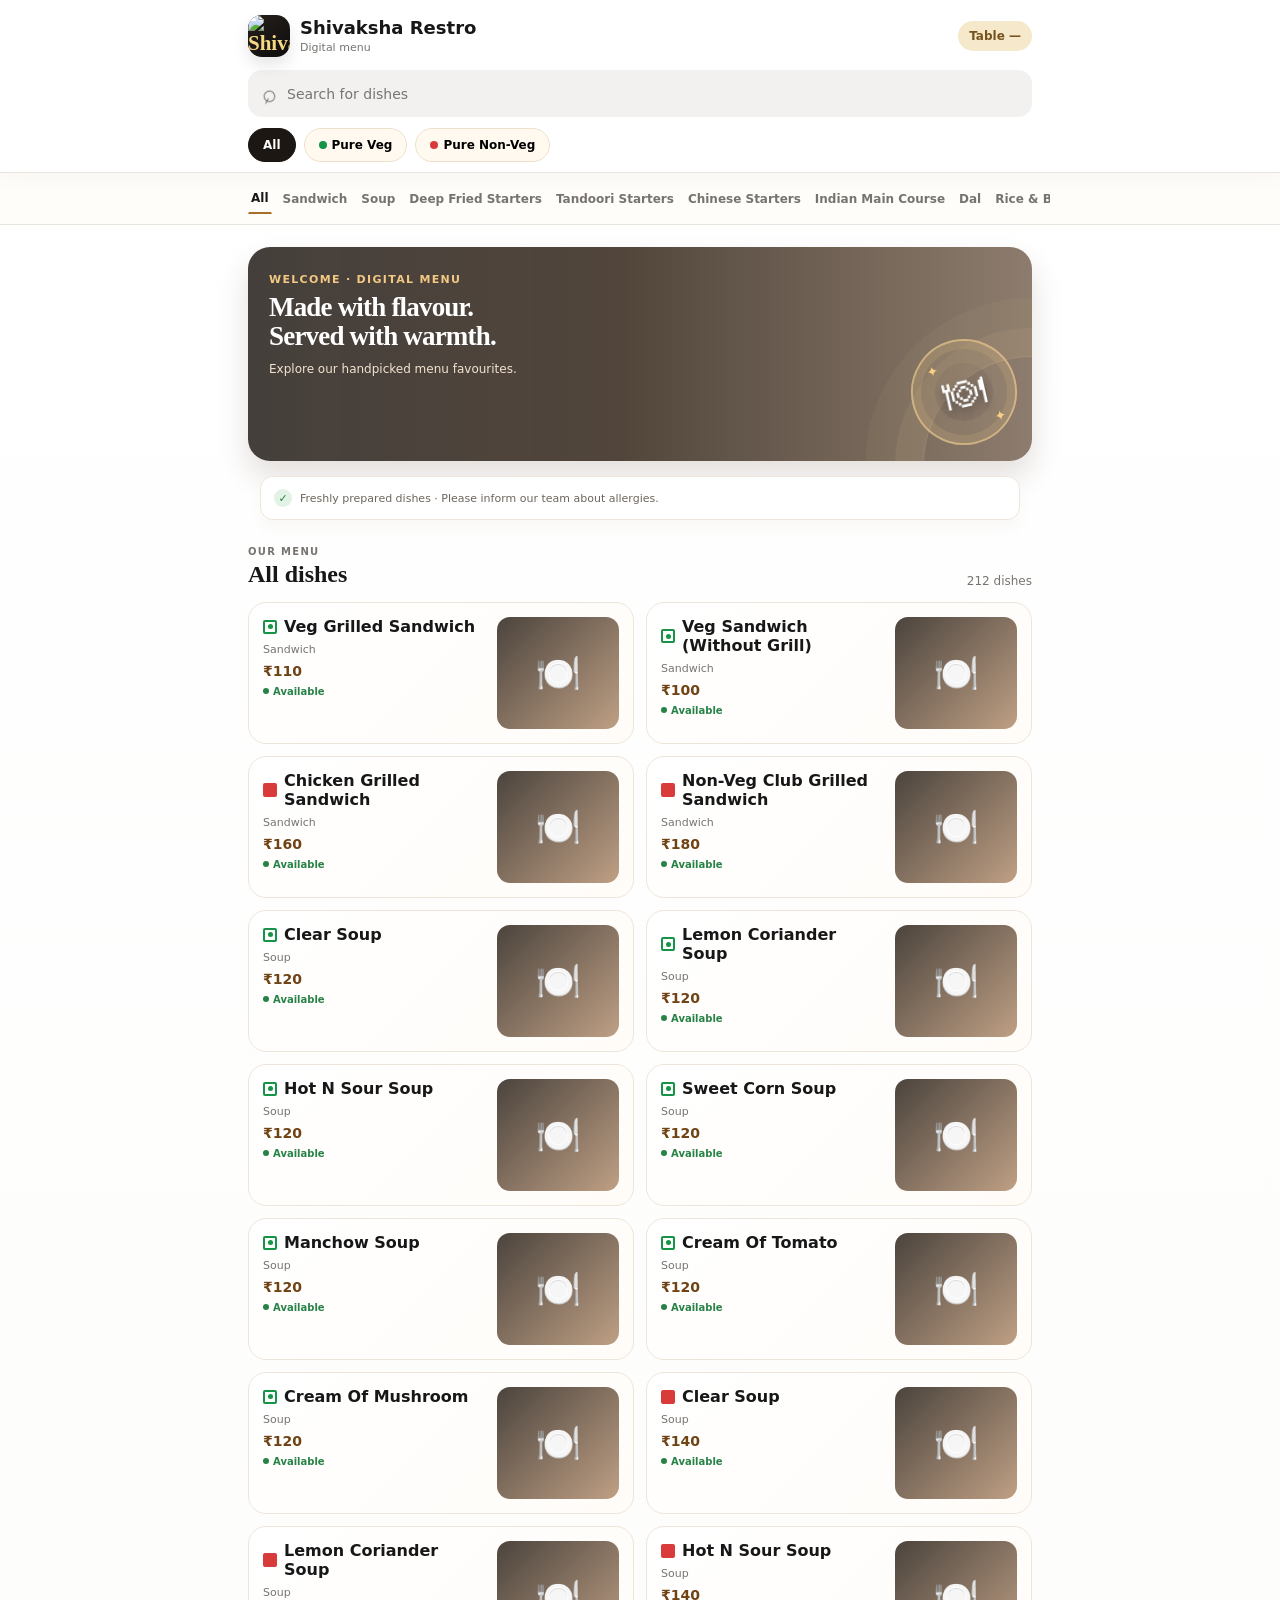
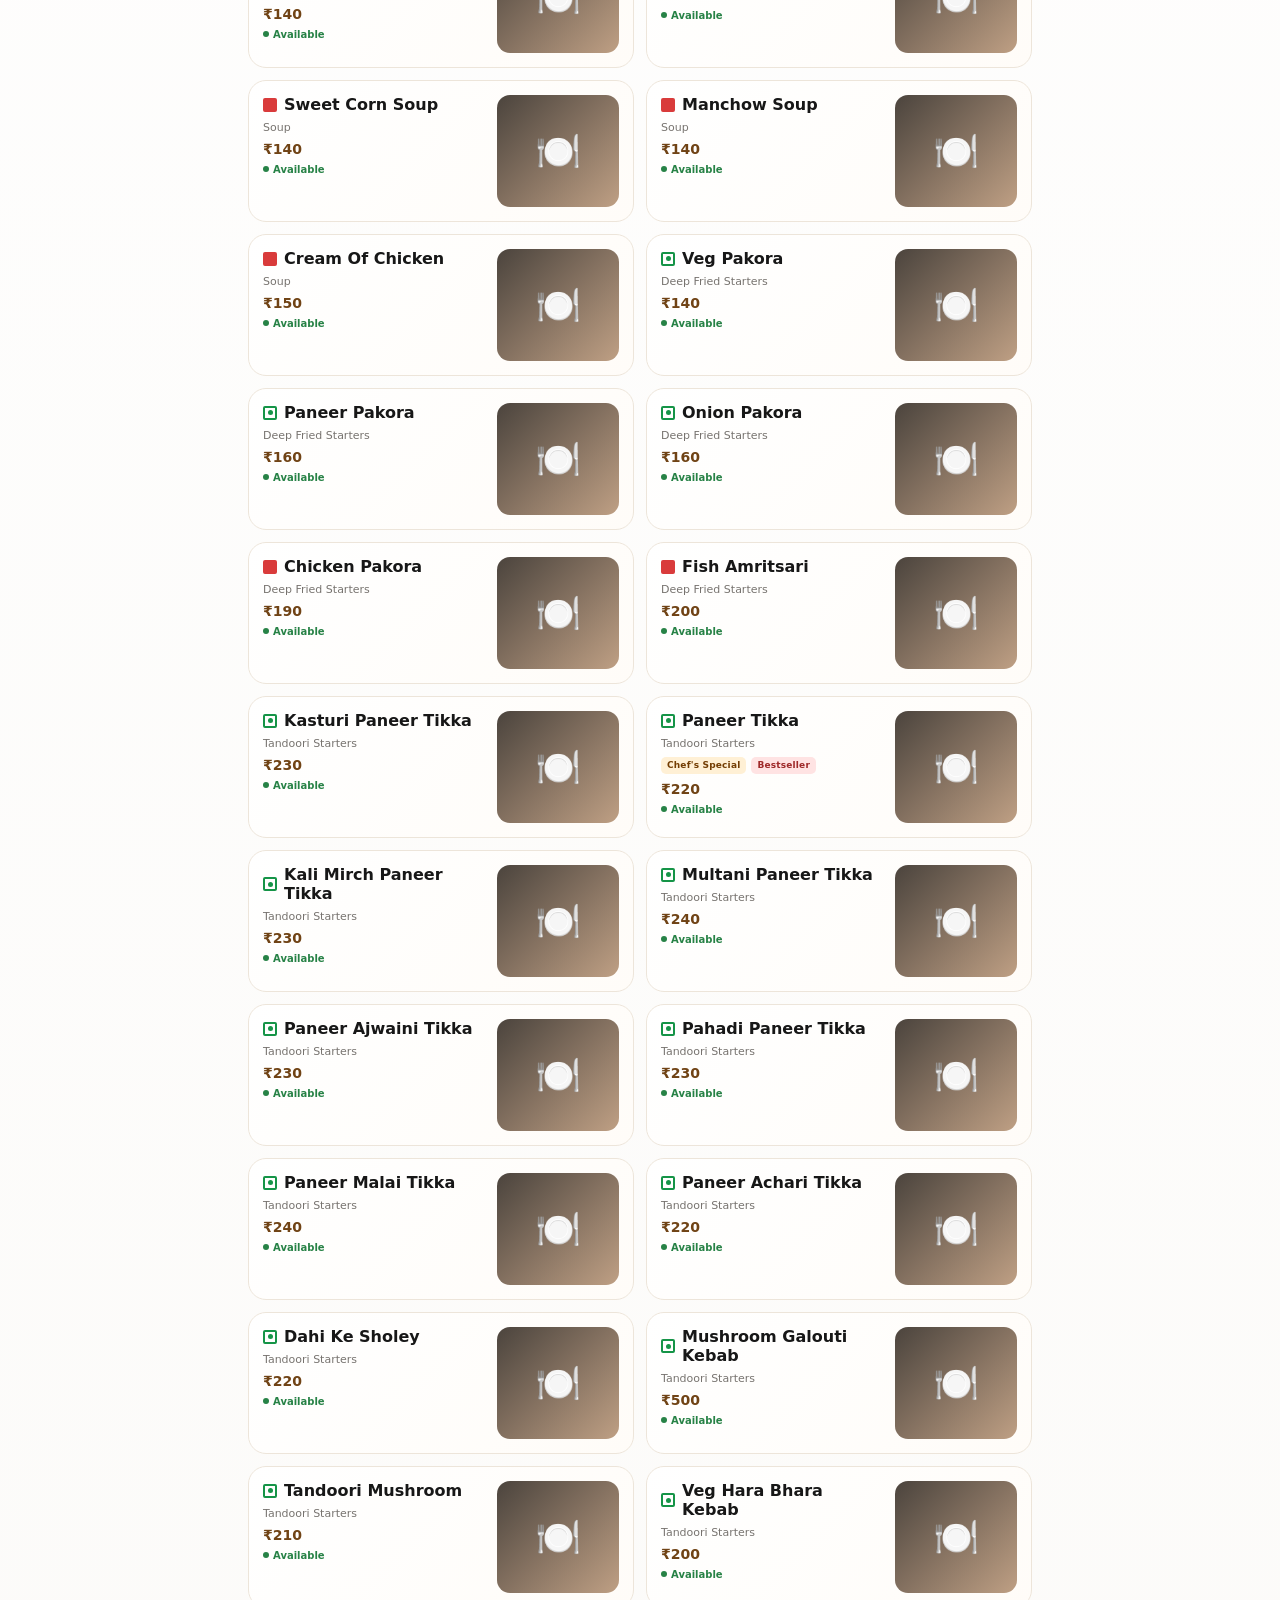
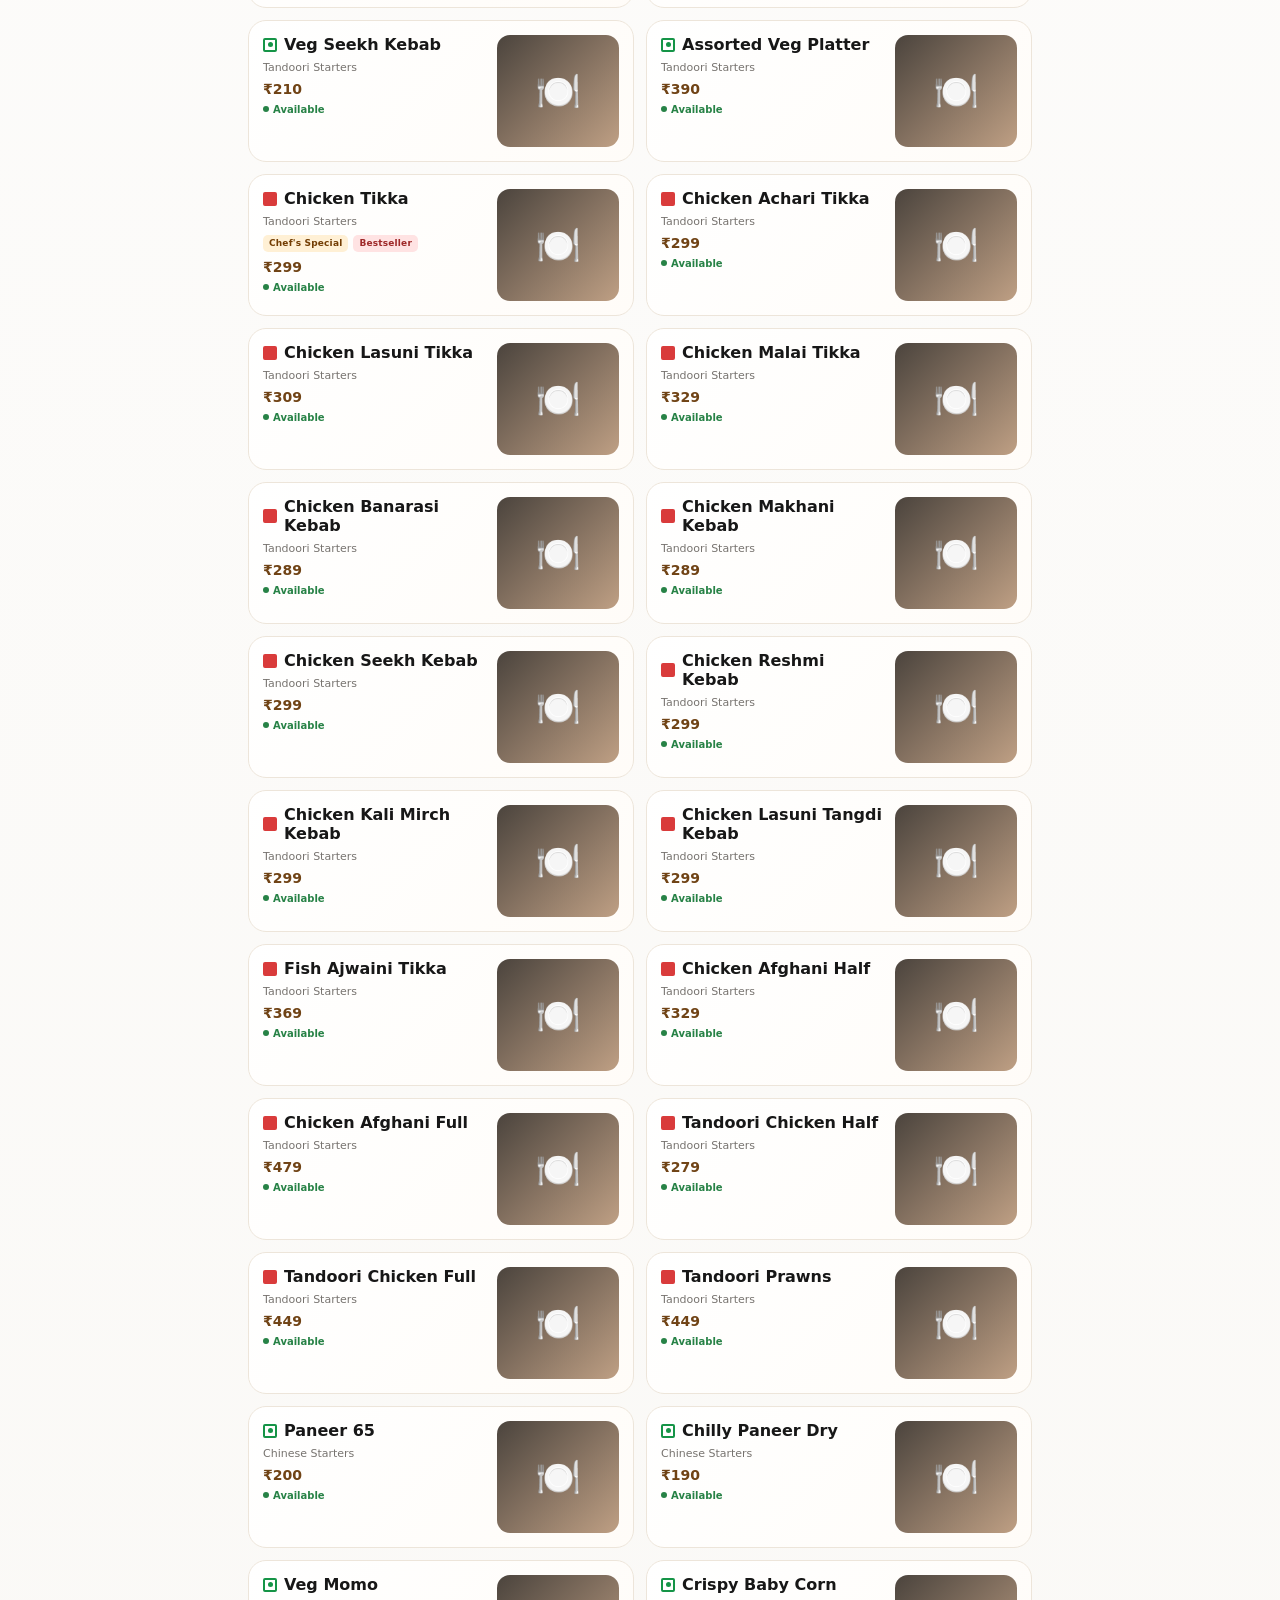
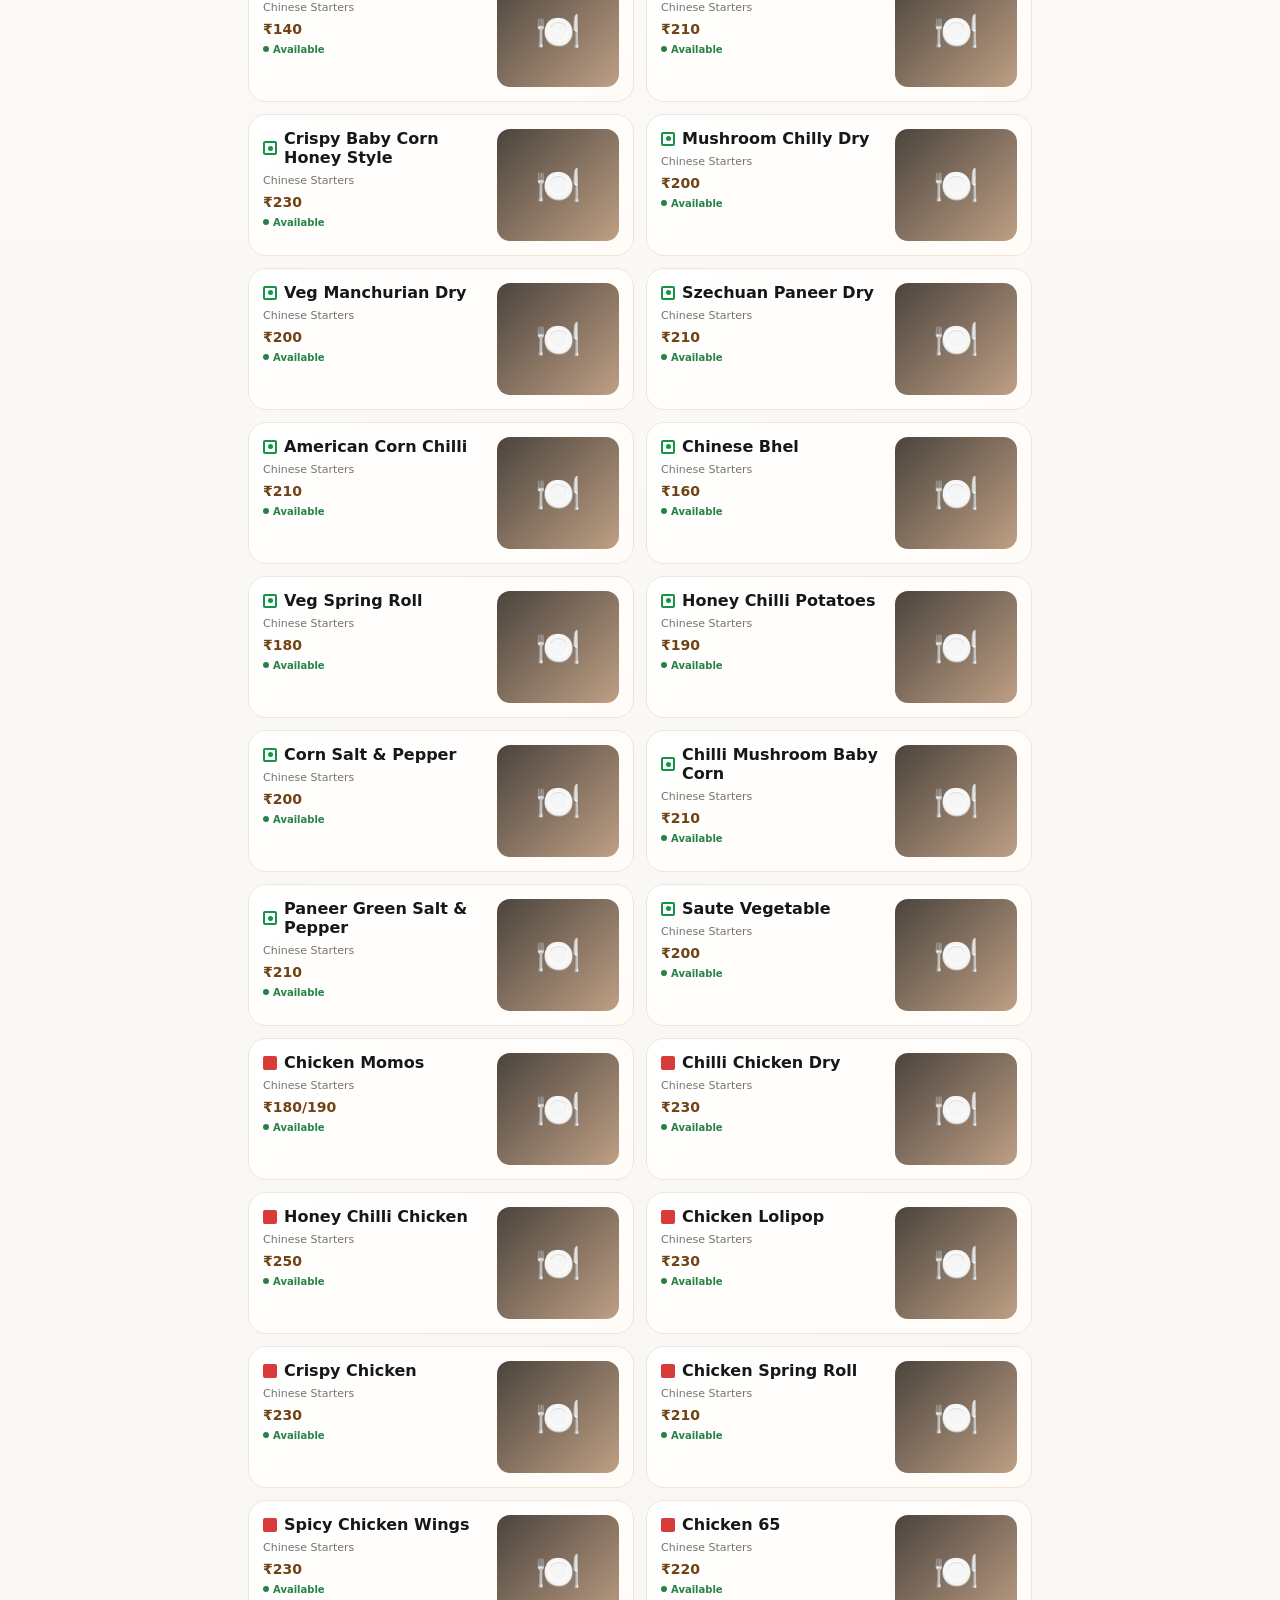
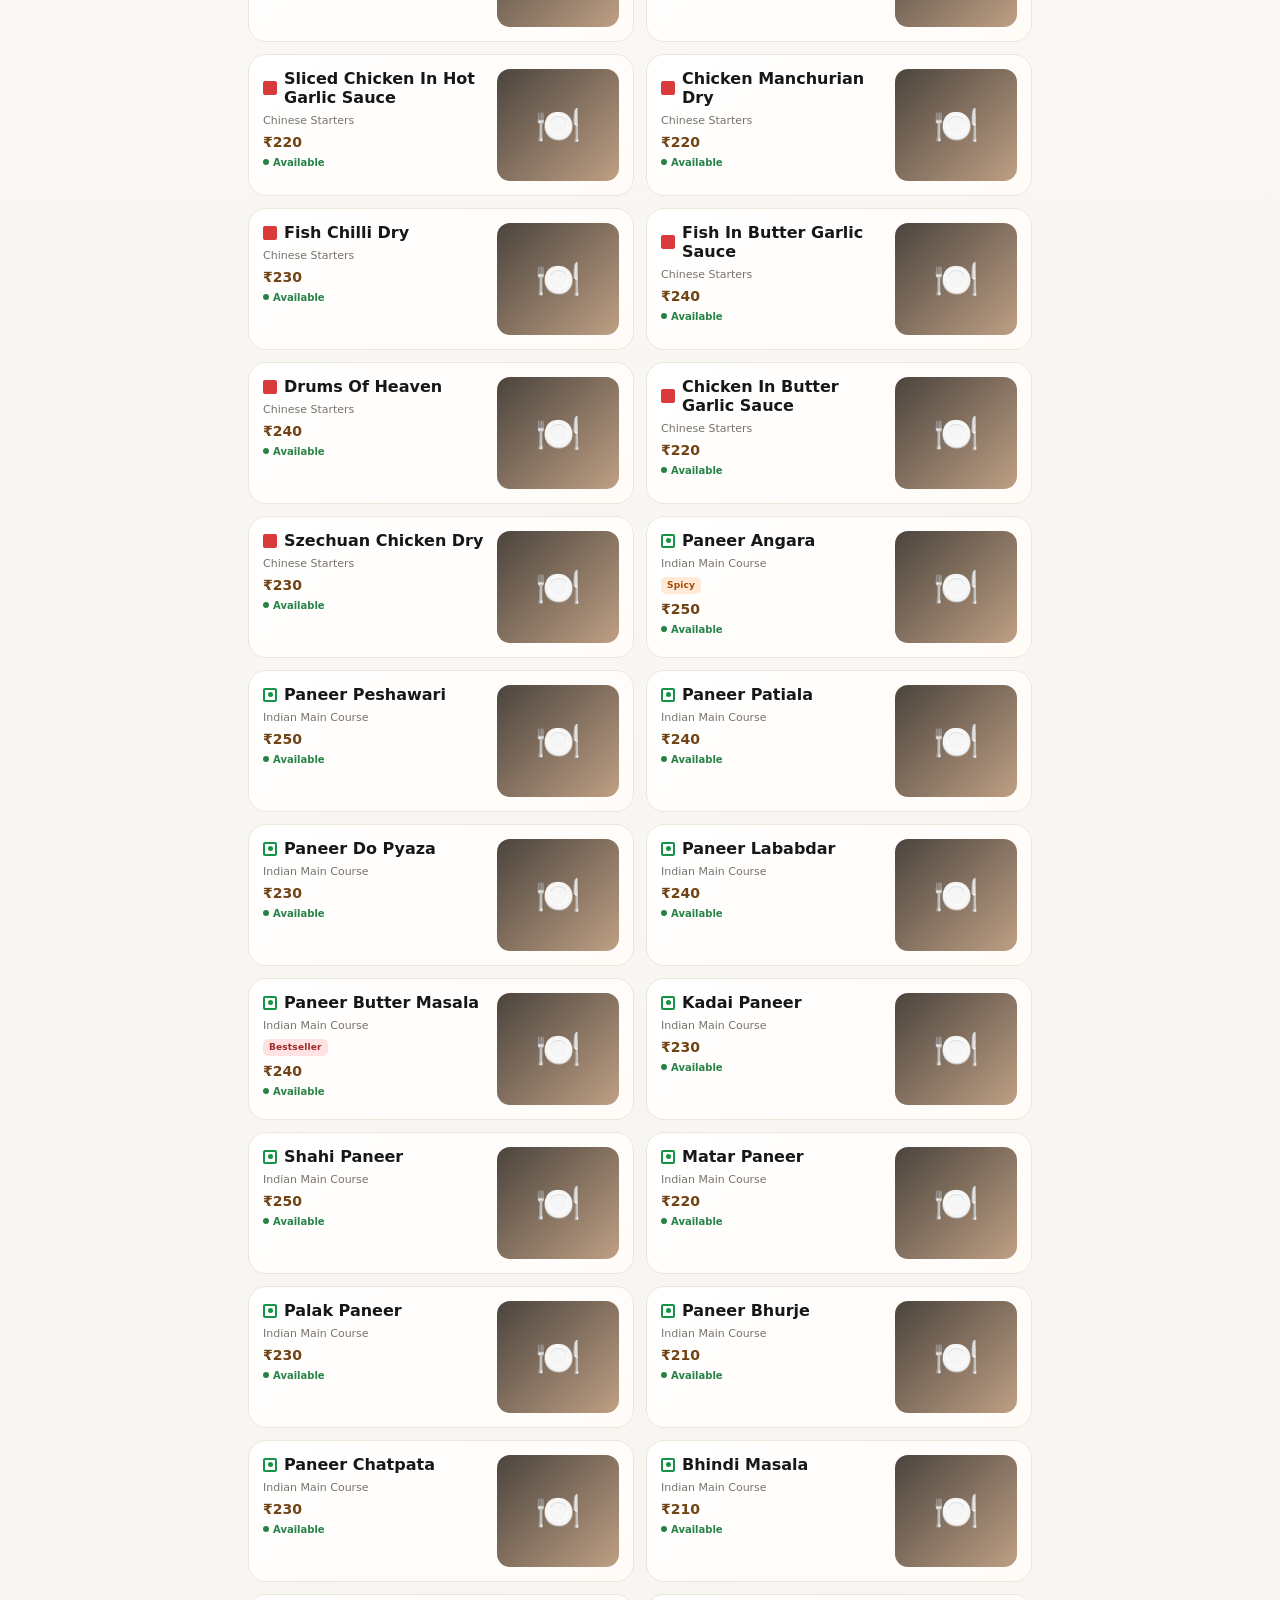
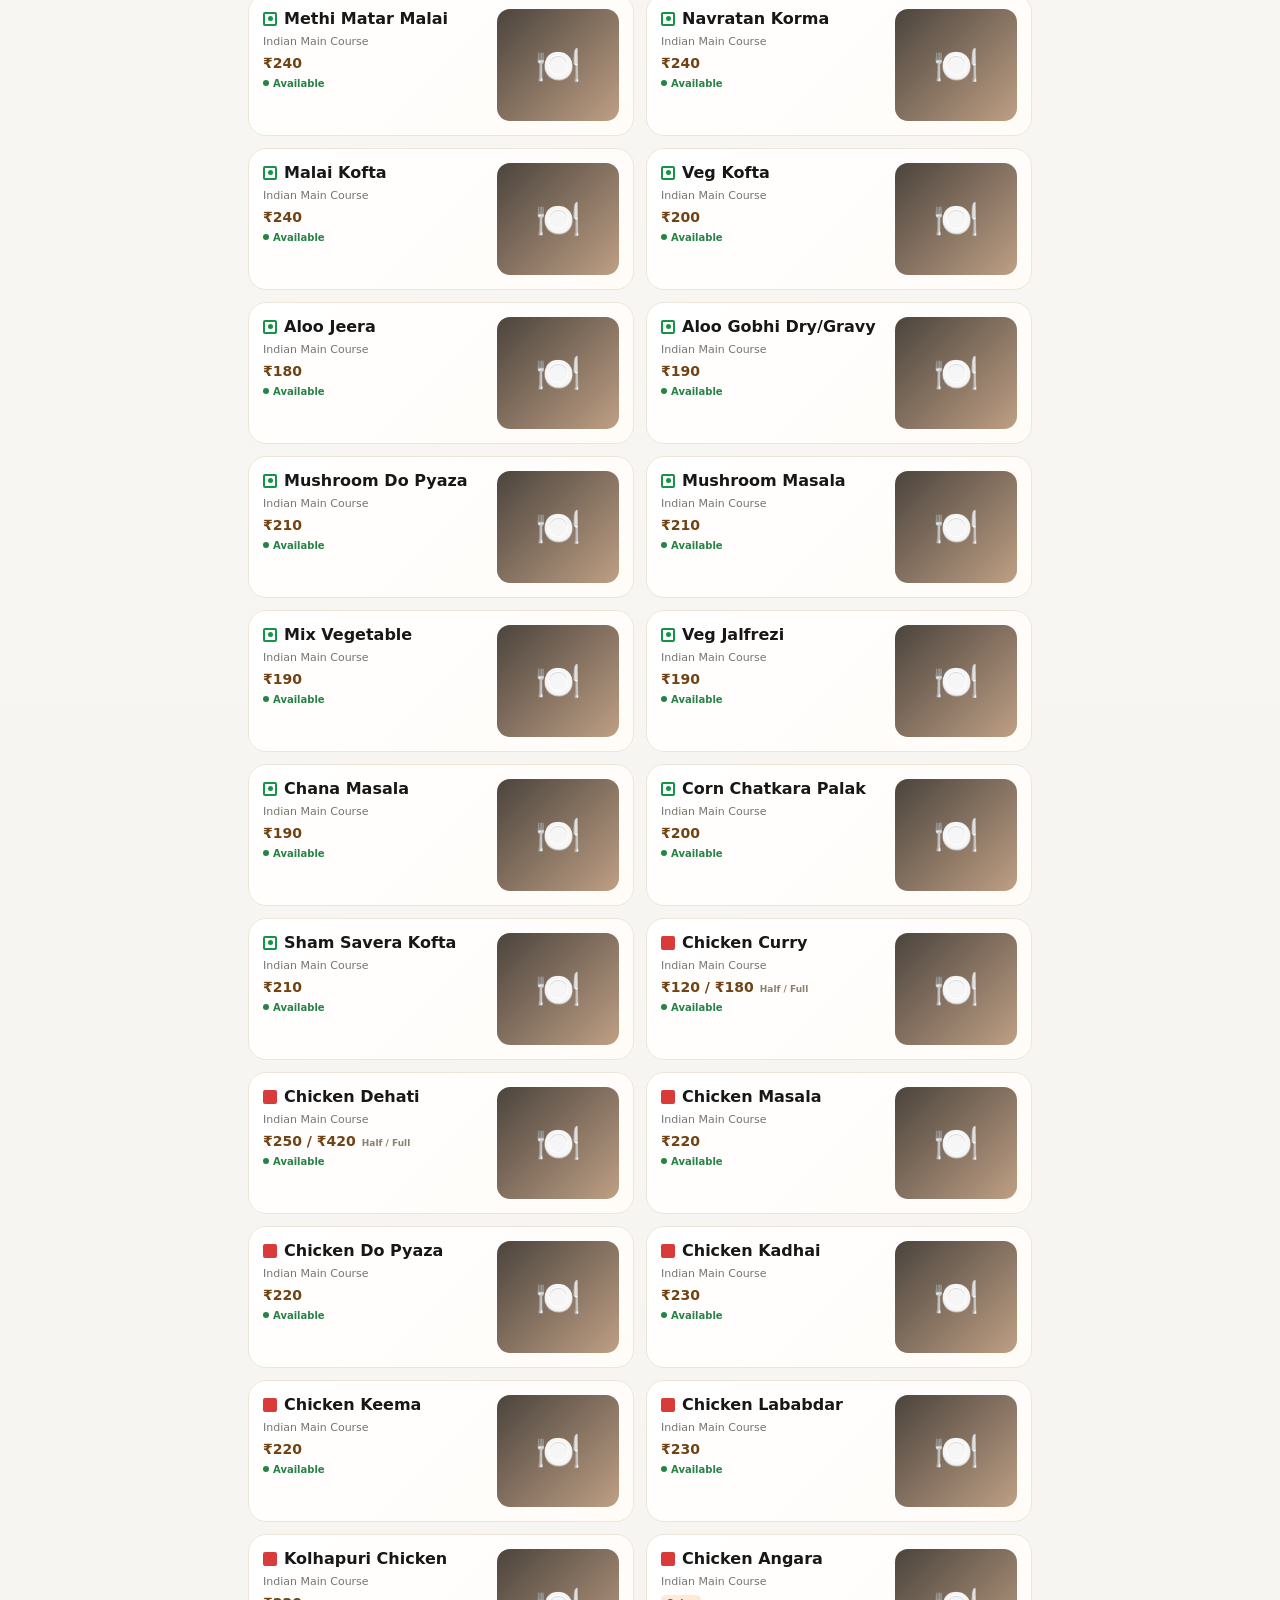
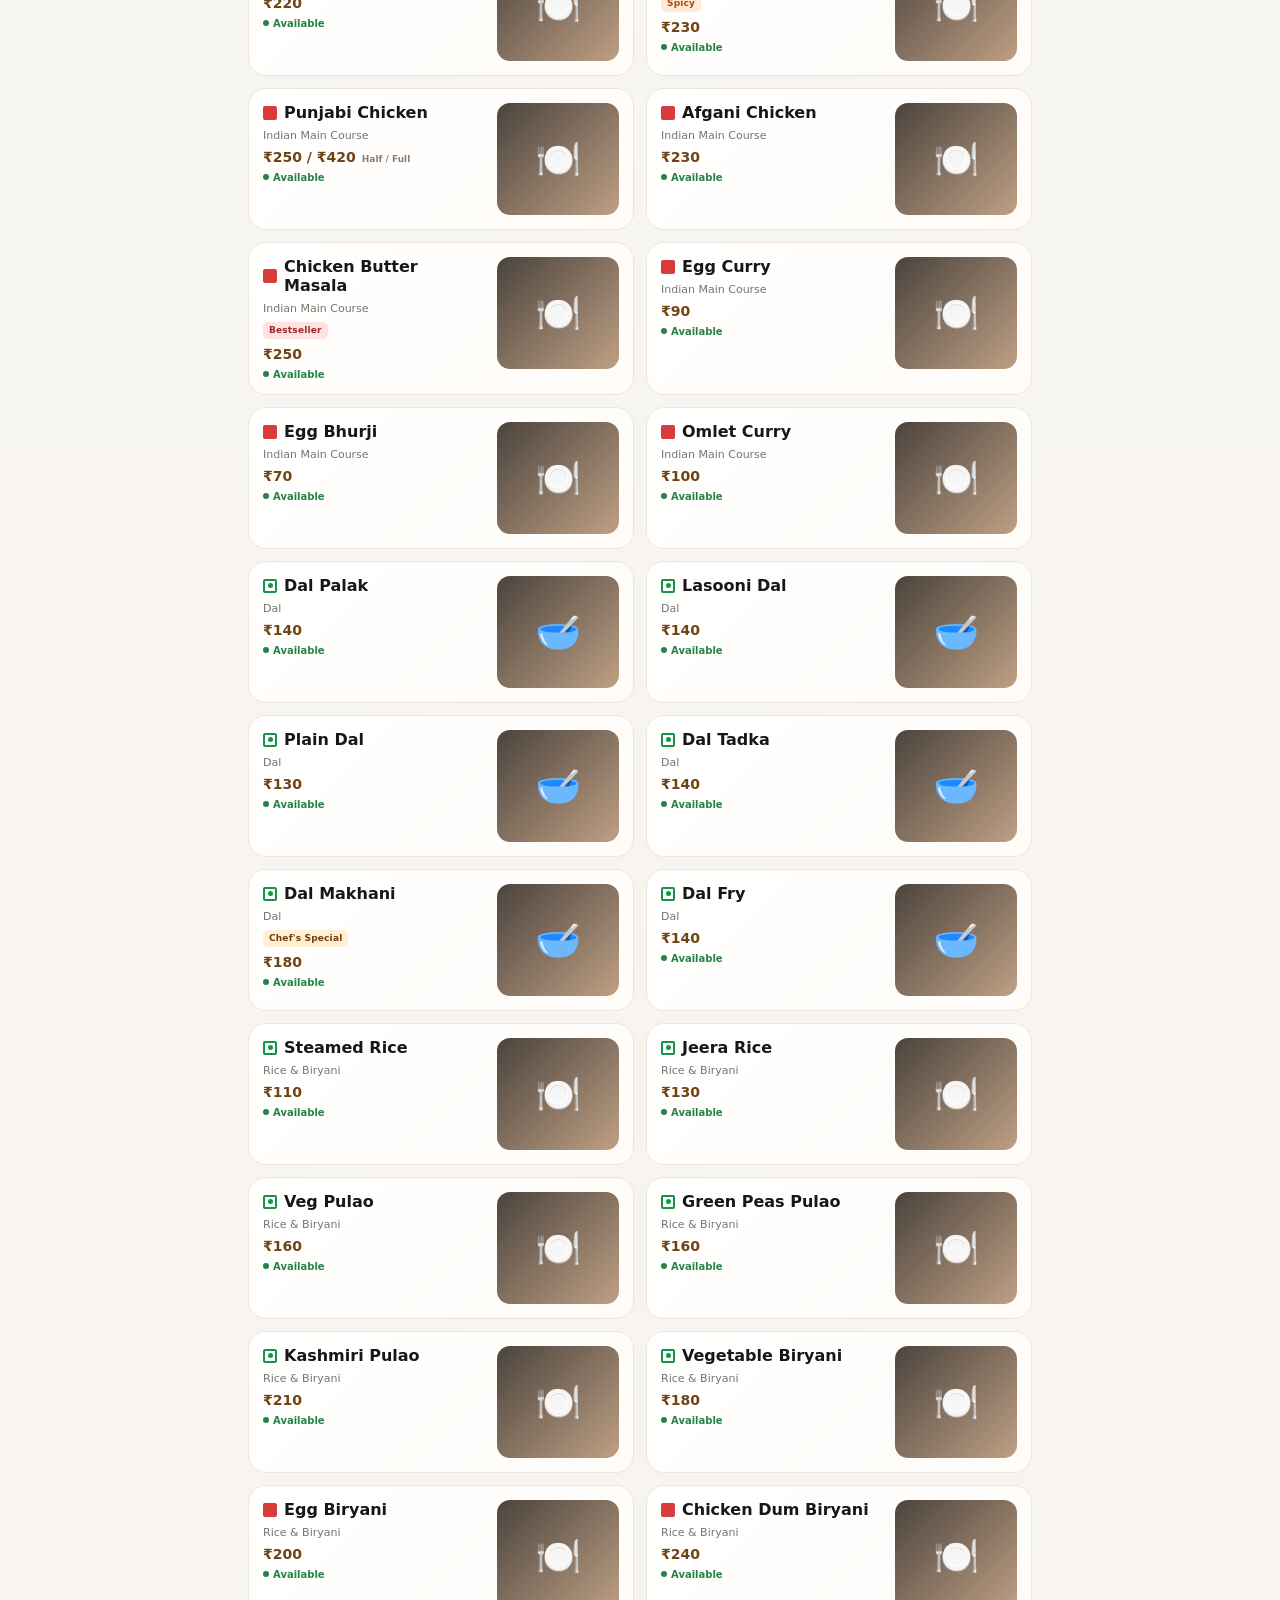
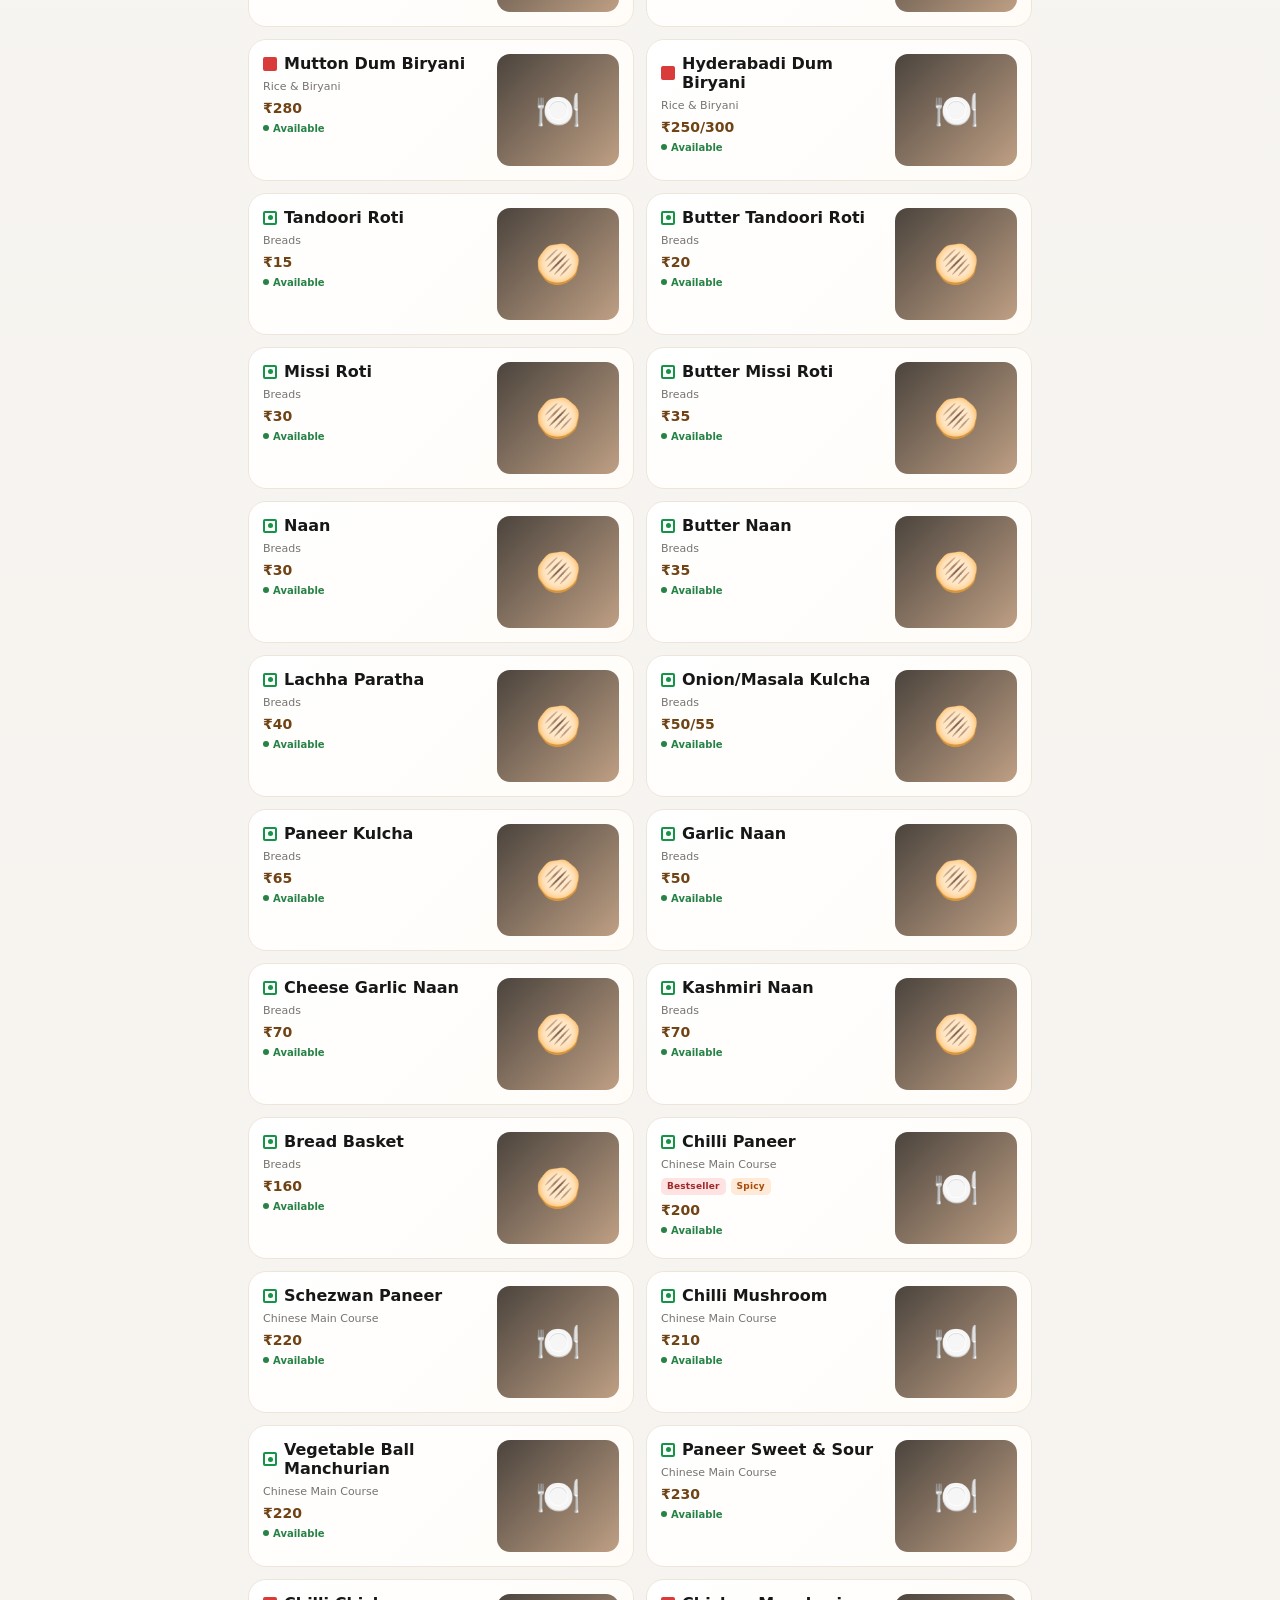
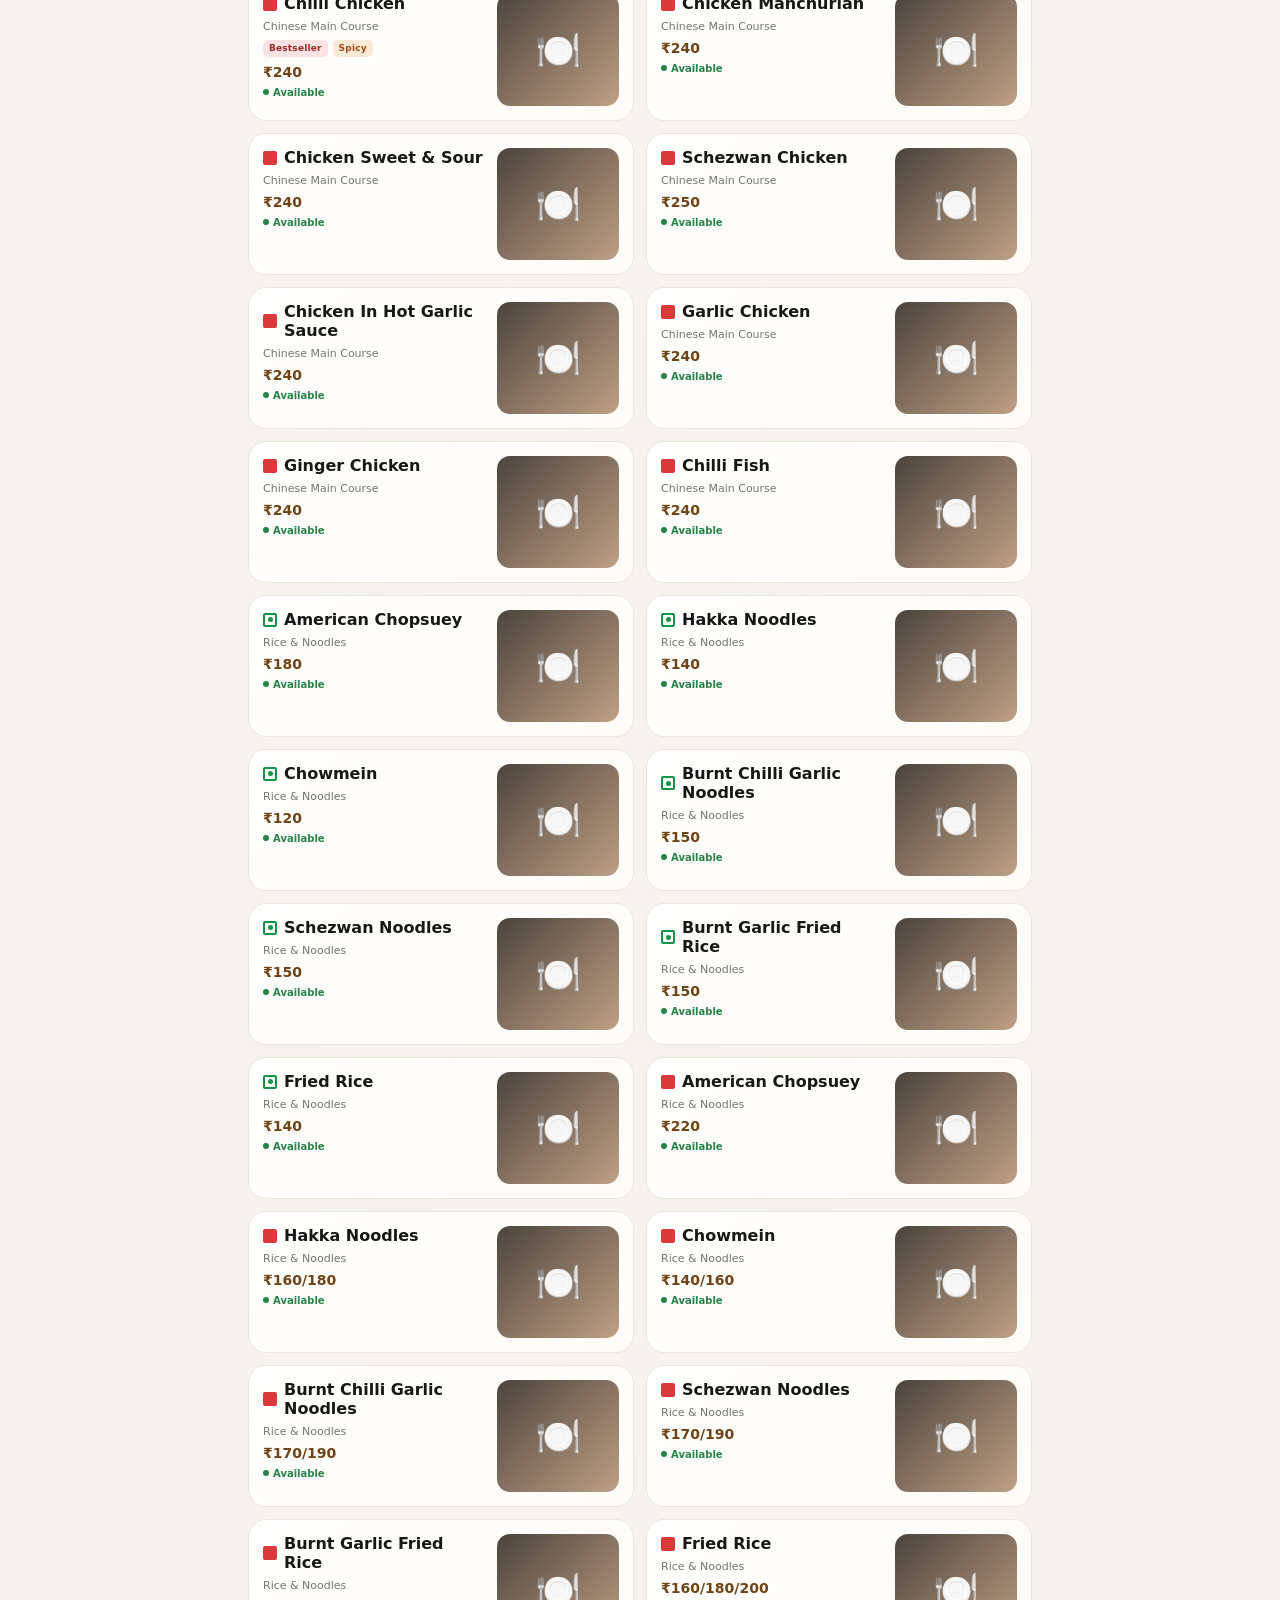
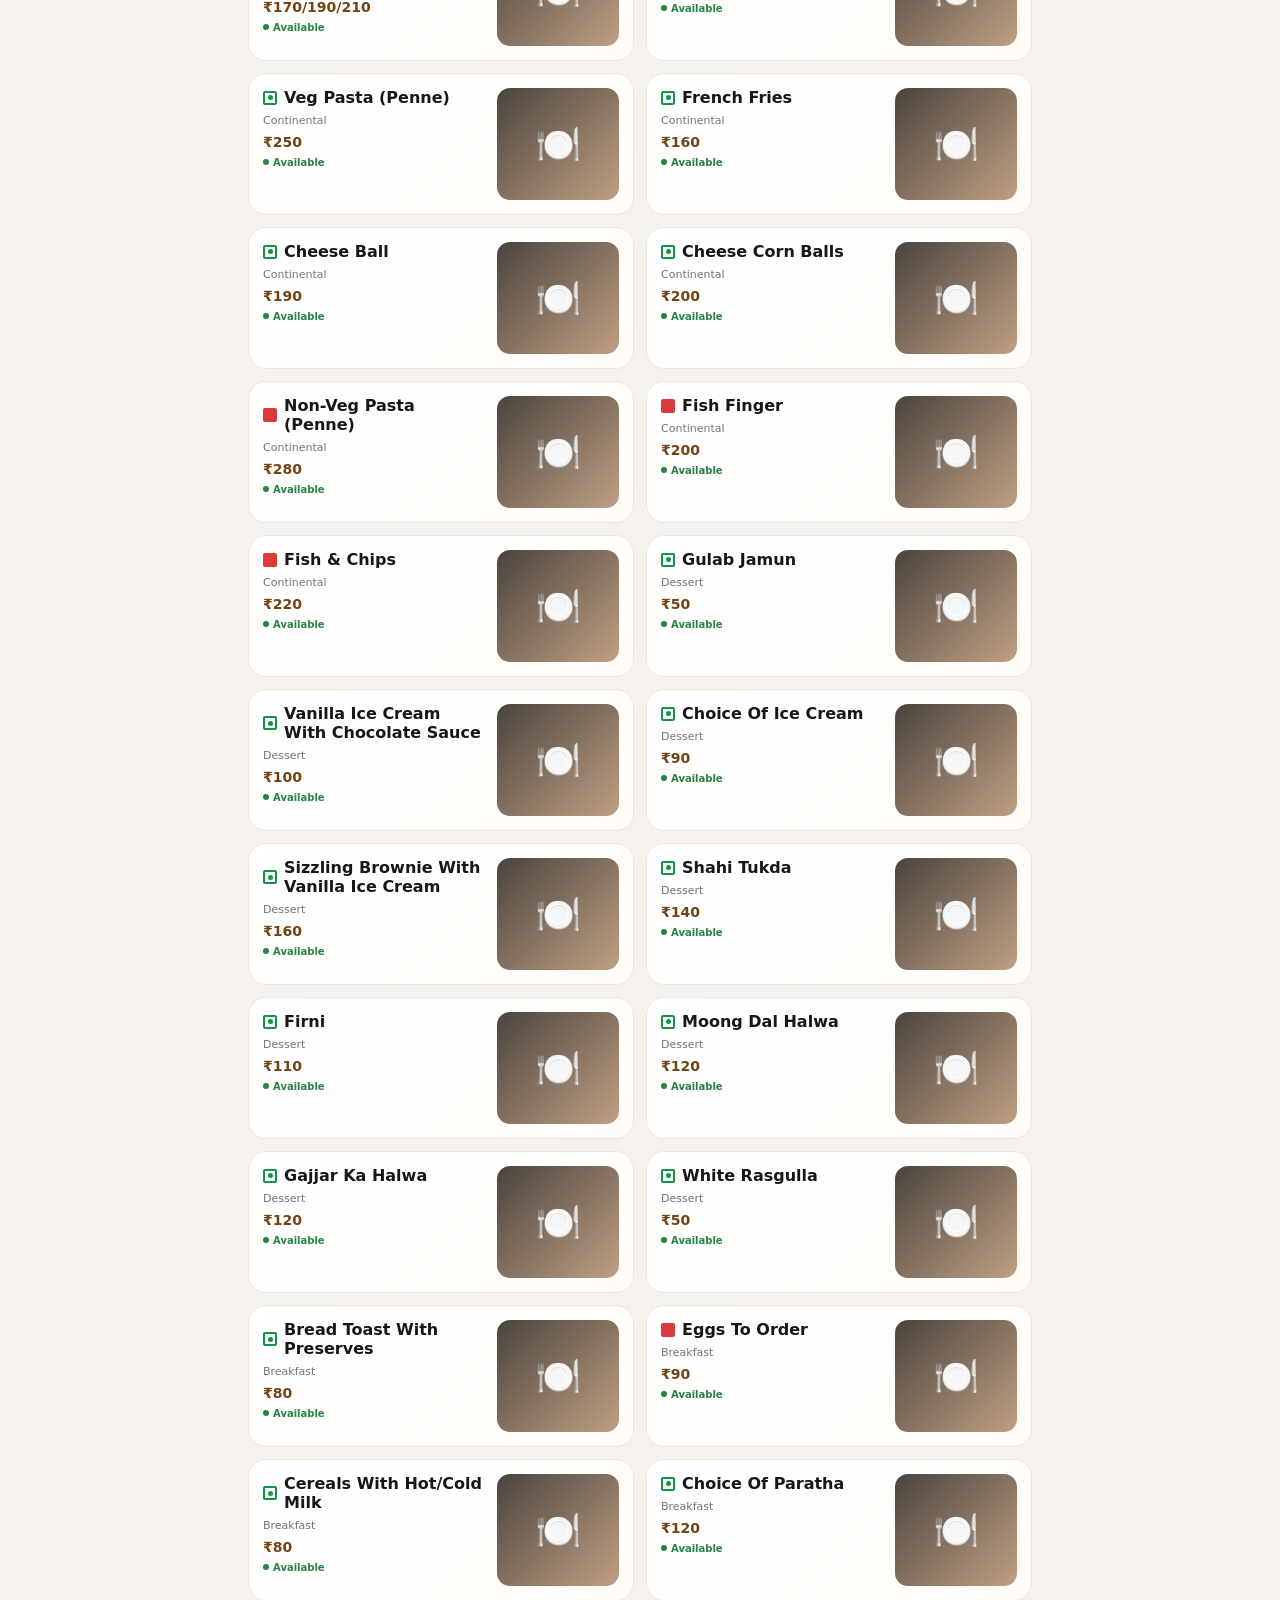
==== index.html @ f3fb3763 "Add files via upload" ====
<!doctype html>
<html lang="en">
  <head>
    <meta charset="UTF-8" />
    <meta name="viewport" content="width=device-width, initial-scale=1" />
    <meta name="theme-color" content="#171717" />
    <title>Shivaksha Restro | Digital Menu</title>
    <link rel="stylesheet" href="style.css" />
    <link rel="stylesheet" href="polish.css" />
    <link rel="stylesheet" href="addons.css" />
  </head>
  <body>
    <div class="loader" aria-hidden="true"><span class="loader-mark">S</span><span>Shivaksha Restro</span></div>

    <header class="site-header">
      <div class="header-inner">
        <div class="brand-row">
          <div class="brand"><span class="brand-mark"><img src="assets/shivaksha-mark.svg" alt="Shivaksha Restro" /></span><div><h1>Shivaksha Restro</h1><p>Digital menu</p></div></div>
          <span class="table-badge" id="tableNumber">Table —</span>
        </div>
        <label class="search-box"><span aria-hidden="true">⌕</span><input id="searchInput" type="search" placeholder="Search for dishes" autocomplete="off" /><button id="clearSearch" type="button" aria-label="Clear search">×</button></label>
        <div class="filter-row" role="group" aria-label="Food type">
          <button class="filter active" data-filter="all" type="button">All</button>
          <button class="filter" data-filter="veg" type="button"><i class="food-dot veg"></i>Pure Veg</button>
          <button class="filter" data-filter="nonveg" type="button"><i class="food-dot nonveg"></i>Pure Non-Veg</button>
        </div>
      </div>
    </header>

    <nav class="category-nav" aria-label="Menu categories"><div id="categoryList" class="category-list"></div></nav>

    <main>
      <section class="welcome-card">
        <div class="hero-copy"><p id="welcomeTable">Welcome</p><h2>Made with flavour.<br />Served with warmth.</h2><span>Explore our handpicked menu favourites.</span></div>
        <div class="hero-plate" aria-hidden="true"><span>✦</span><i>🍽</i><b>✦</b></div>
      </section>
      <section class="notice-strip"><span class="notice-icon">✓</span><span>Freshly prepared dishes · Please inform our team about allergies.</span></section>
      <div class="menu-heading"><div><p>OUR MENU</p><h2 id="sectionTitle">All dishes</h2></div><span id="dishCount"></span></div>
      <section id="menuContainer" class="menu-grid" aria-live="polite"></section>
      <section id="emptyState" class="empty-state" hidden><span>🍽️</span><h2>No dishes found</h2><p>Try a different search or filter.</p></section>
    </main>

    <footer>Prices are inclusive as listed on the restaurant menu. <a href="qr.html">Table QR codes</a></footer>
    <script src="app.js"></script>
  </body>
</html>
---- style.css ----
:root{--ink:#171717;--paper:#f7f7f5;--card:#fff;--muted:#77736f;--line:#e8e5e1;--veg:#159447;--nonveg:#d93b3b}*{box-sizing:border-box}html{scroll-behavior:smooth}body{margin:0;background:var(--paper);color:var(--ink);font-family:Inter,ui-sans-serif,system-ui,-apple-system,"Segoe UI",sans-serif}.loader{background:var(--ink);color:#fff;position:fixed;inset:0;z-index:9;display:grid;place-content:center;gap:14px;text-align:center;font-weight:700;letter-spacing:.03em;animation:leave .65s ease 1.05s forwards}.loader-mark,.brand-mark{display:grid;place-items:center;background:#fff;color:var(--ink);font-family:Georgia,serif;font-weight:900}.loader-mark{width:68px;height:68px;border-radius:23px;margin:auto;font-size:34px;animation:breathe .8s ease-in-out infinite alternate}.site-header{position:sticky;top:0;z-index:5;background:color-mix(in srgb,#fff 92%,transparent);backdrop-filter:blur(18px);border-bottom:1px solid var(--line);animation:drop .5s ease}.header-inner,main,.category-list{max-width:820px;margin:auto}.header-inner{padding:15px 18px 10px}.brand-row{display:flex;justify-content:space-between;align-items:center;gap:12px}.brand{display:flex;align-items:center;gap:10px}.brand-mark{width:42px;height:42px;border-radius:14px;font-size:21px}.brand h1{font-size:18px;line-height:1.1;margin:0}.brand p{margin:4px 0 0;color:var(--muted);font-size:11px}.table-badge{padding:8px 11px;background:#f0efed;border-radius:999px;font-size:12px;font-weight:800;white-space:nowrap}.search-box{margin-top:13px;height:47px;background:#f2f1ef;border-radius:14px;display:flex;align-items:center;padding:0 13px;gap:9px;transition:.25s}.search-box:focus-within{background:#fff;box-shadow:0 0 0 2px var(--ink);transform:translateY(-1px)}.search-box span{font-size:25px;line-height:1;transform:rotate(-18deg);color:var(--muted)}.search-box input{border:0;outline:0;background:transparent;width:100%;font:inherit;font-size:14px}.search-box button{border:0;background:#d9d7d4;border-radius:50%;width:22px;height:22px;font-size:18px;line-height:18px;cursor:pointer;display:none}.search-box:focus-within button,.search-box.has-text button{display:block}.filter-row,.category-list{display:flex;gap:8px;overflow:auto;scrollbar-width:none}.filter-row{padding-top:11px}.filter-row::-webkit-scrollbar,.category-list::-webkit-scrollbar{display:none}.filter,.category{border:1px solid #ddd9d5;background:#fff;border-radius:999px;white-space:nowrap;cursor:pointer;font:inherit;font-size:12px;font-weight:700;transition:transform .2s,background .2s,color .2s}.filter{padding:9px 14px}.filter:hover,.category:hover{transform:translateY(-2px)}.filter.active{background:var(--ink);border-color:var(--ink);color:#fff}.food-dot{width:8px;height:8px;border-radius:50%;display:inline-block;margin-right:5px}.veg{background:var(--veg)}.nonveg{background:var(--nonveg)}.category-nav{position:sticky;top:132px;z-index:4;background:#fff;border-bottom:1px solid var(--line)}.category-list{padding:10px 18px}.category{border-color:transparent;background:transparent;color:var(--muted);padding:7px 2px;border-radius:0}.category.active{color:var(--ink);border-bottom:2px solid var(--ink)}main{padding:22px 18px 58px}.welcome-card{position:relative;overflow:hidden;border-radius:22px;background:var(--ink);color:#fff;padding:24px 20px;margin-bottom:28px;animation:rise .55s .1s both}.welcome-card:after{content:"";position:absolute;right:-42px;top:-57px;width:150px;height:150px;border:1px solid #ffffff26;border-radius:50%;box-shadow:0 0 0 28px #ffffff0d}.welcome-card p{margin:0;color:#ccc;font-size:11px;text-transform:uppercase;letter-spacing:.12em}.welcome-card h2{font-size:25px;margin:7px 0}.welcome-card span{font-size:12px;color:#bdbdbd}.menu-heading{display:flex;justify-content:space-between;align-items:end;margin-bottom:14px}.menu-heading p{margin:0;color:var(--muted);font-size:10px;letter-spacing:.13em;font-weight:800}.menu-heading h2{margin:4px 0 0;font-size:21px}.menu-heading>span{font-size:12px;color:var(--muted)}.menu-grid{display:grid;gap:12px}.food-card{background:var(--card);border:1px solid var(--line);border-radius:18px;padding:14px;display:flex;gap:13px;min-height:126px;animation:rise .45s both;transition:transform .25s,box-shadow .25s}.food-card:hover{transform:translateY(-3px);box-shadow:0 13px 28px #0000000b}.dish-body{flex:1;min-width:0}.dish-name{font-size:16px;margin:0;display:flex;gap:7px;align-items:center}.type-marker{display:grid;place-items:center;width:14px;height:14px;border:2px solid var(--veg);flex:0 0 auto}.type-marker:after{content:"";width:5px;height:5px;border-radius:50%;background:var(--veg)}.type-marker.nonveg{border-color:var(--nonveg)}.type-marker.nonveg:after{background:var(--nonveg)}.dish-category{margin:7px 0 0;color:var(--muted);font-size:11px}.price{font-weight:800;margin:7px 0 0;font-size:14px}.dish-image{width:108px;height:98px;flex:0 0 auto;border-radius:13px;overflow:hidden;background:linear-gradient(135deg,#ede9e2,#d9d2c6);display:grid;place-items:center;font-size:37px}.dish-image img{width:100%;height:100%;object-fit:cover;transition:transform .45s}.food-card:hover img{transform:scale(1.08)}.empty-state{text-align:center;padding:54px 12px}.empty-state span{font-size:38px}.empty-state h2{font-size:19px;margin:10px 0 4px}.empty-state p{color:var(--muted);font-size:13px;margin:0}footer{border-top:1px solid var(--line);padding:18px;text-align:center;color:var(--muted);font-size:11px}@keyframes leave{to{opacity:0;visibility:hidden}}@keyframes breathe{to{transform:scale(1.08)}}@keyframes drop{from{transform:translateY(-25px);opacity:0}}@keyframes rise{from{opacity:0;transform:translateY(18px)}}@media(min-width:650px){.menu-grid{grid-template-columns:1fr 1fr}.food-card{min-height:142px}.dish-image{width:122px;height:112px}}@media(max-width:390px){.brand h1{font-size:16px}.table-badge{padding:7px 9px}.food-card{padding:12px}.dish-image{width:92px;height:88px}.dish-name{font-size:14px}}
---- polish.css ----
/* Final visual layer: designed first for a phone held in one hand. */
body{background:linear-gradient(180deg,#fff 0,#f8f6f2 44%,#f5f2ee 100%)}.site-header{box-shadow:0 5px 20px #32281408}.brand-mark{background:linear-gradient(145deg,#27201b,#0d0d0d);color:#f7d784;box-shadow:0 8px 16px #00000019}.table-badge{background:#f6e8ca;color:#76531c}.filter{background:#fff9f0;border-color:#eee1cb}.filter.active{background:#1d1713;border-color:#1d1713}.category-nav{background:#fffdf9}.category.active{border-bottom-color:#aa6f27}.welcome-card{min-height:214px;padding:26px 21px;background:linear-gradient(126deg,#19130f,#49331c 61%,#7e5428);box-shadow:0 16px 30px #43230e24}.welcome-card:before{content:"";position:absolute;width:215px;height:215px;border:1px solid #f6d7a033;border-radius:50%;right:-108px;bottom:-112px;box-shadow:0 0 0 28px #f6d7a012,0 0 0 58px #f6d7a00a}.welcome-card:after{display:none}.hero-copy{position:relative;z-index:1;max-width:68%}.welcome-card p{color:#f3c883;font-weight:800}.welcome-card h2{font-family:Georgia,serif;font-size:27px;line-height:1.08;letter-spacing:-.03em}.welcome-card span{color:#f3e4d1;line-height:1.5}.hero-plate{position:absolute;right:15px;bottom:16px;width:106px;height:106px;border:2px solid #f5d092a8;border-radius:50%;display:grid;place-items:center;transform:rotate(-13deg);box-shadow:inset 0 0 0 8px #f2d08d21,inset 0 0 0 22px #f2d08d13}.hero-plate i{font-style:normal;font-size:42px;filter:drop-shadow(0 5px 5px #0005)}.hero-plate span,.hero-plate b{position:absolute;color:#f8ce86;font-size:14px}.hero-plate span{top:14px;left:19px}.hero-plate b{bottom:12px;right:15px}.notice-strip{display:flex;align-items:center;gap:8px;padding:12px 13px;background:#fff;border:1px solid #eee6db;border-radius:13px;margin:-13px 12px 26px;position:relative;z-index:2;color:#6e655c;font-size:11px;box-shadow:0 8px 15px #5b45300a}.notice-icon{display:grid;place-items:center;flex:0 0 auto;width:18px;height:18px;background:#e2f3e5;color:#278246;border-radius:50%;font-weight:900}.menu-heading h2{font-family:Georgia,serif;font-size:24px}.food-card{border-color:#ede5da;background:linear-gradient(135deg,#fff,#fffcf8)}.food-card:hover{box-shadow:0 14px 30px #5b3b1b14}.dish-image{background:linear-gradient(135deg,#f4eadb,#d4b582)}.price{color:#704315}.type-marker{border-radius:2px}.type-marker:after{border-radius:50%}footer{background:#fffdf9}footer a{color:#9a6423}@media(max-width:390px){.hero-copy{max-width:71%}.hero-plate{right:9px;transform:scale(.87) rotate(-13deg);transform-origin:bottom right}.welcome-card h2{font-size:24px}}
---- addons.css ----
.welcome-card{background-image:linear-gradient(90deg,#160f0acc 0%,#291a0dce 48%,#4a2f17a0 100%),url("assets/menu-cover.png");background-size:cover;background-position:center}.dish-badges{display:flex;gap:5px;flex-wrap:wrap;margin:7px 0 2px}.badge{font-size:9px;letter-spacing:.02em;font-weight:900;padding:4px 6px;border-radius:5px;line-height:1;white-space:nowrap}.badge.special{color:#733d03;background:#fff0d5}.badge.popular{color:#9f2929;background:#ffe3e3}.badge.spicy{color:#a84b0a;background:#ffead7}.availability{margin:7px 0 0;font-size:10px;font-weight:800;color:#278246}.availability:before{content:"";display:inline-block;width:6px;height:6px;border-radius:50%;background:currentColor;margin-right:4px;vertical-align:1px}.food-card.sold-out{opacity:.62;filter:saturate(.5)}.food-card.sold-out .dish-image{filter:grayscale(.75)}.food-card.sold-out .availability{color:#a24d4d}.dish-image{background-image:linear-gradient(135deg,#1b120ac9,#8a53248c),url("assets/menu-cover.png");background-size:cover;background-position:center}.dish-image img{display:block;width:100%;height:100%;object-fit:cover;position:relative;z-index:1}.price{display:flex;flex-wrap:wrap;gap:4px;align-items:baseline}.price .price-note{font-size:9px;color:#8a7f73;font-weight:700;margin-left:2px}.price .price-parts{white-space:nowrap}
.brand-mark{padding:0!important;overflow:hidden}.brand-mark img{display:block;width:100%;height:100%}
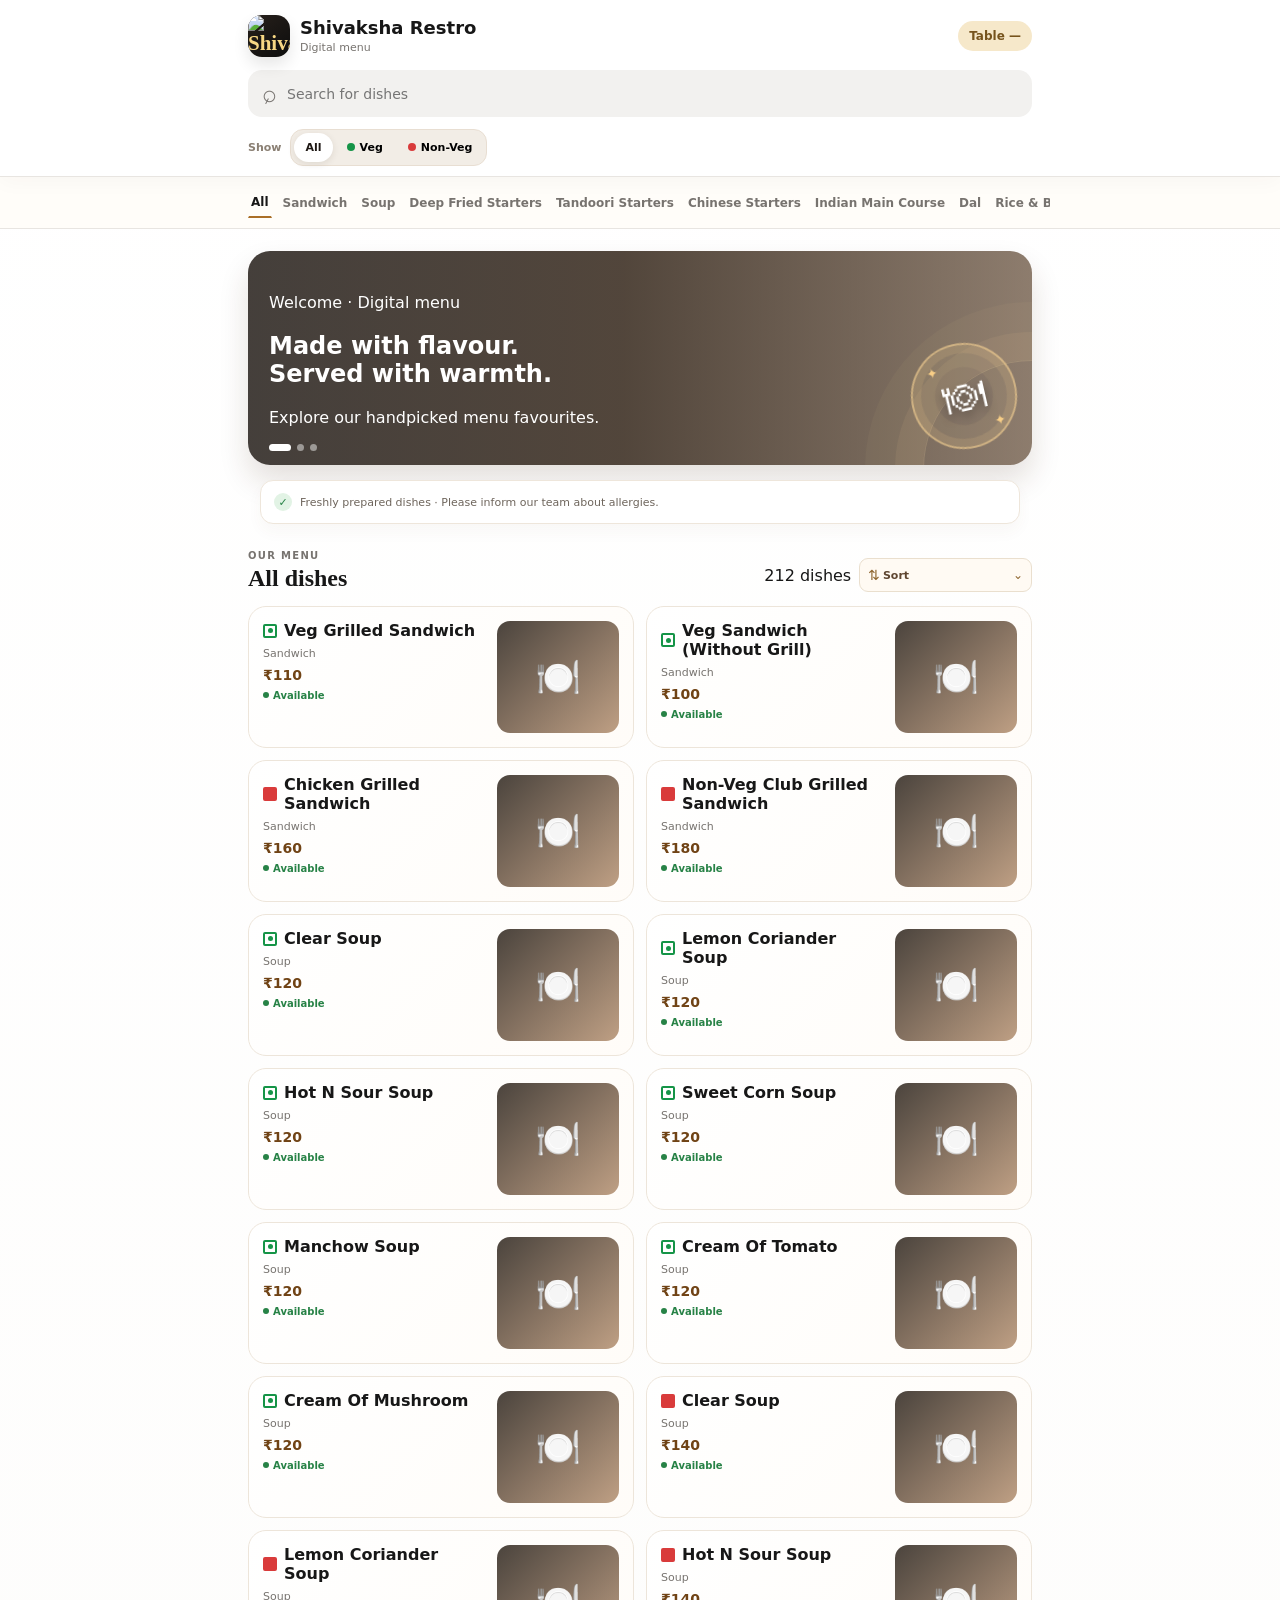
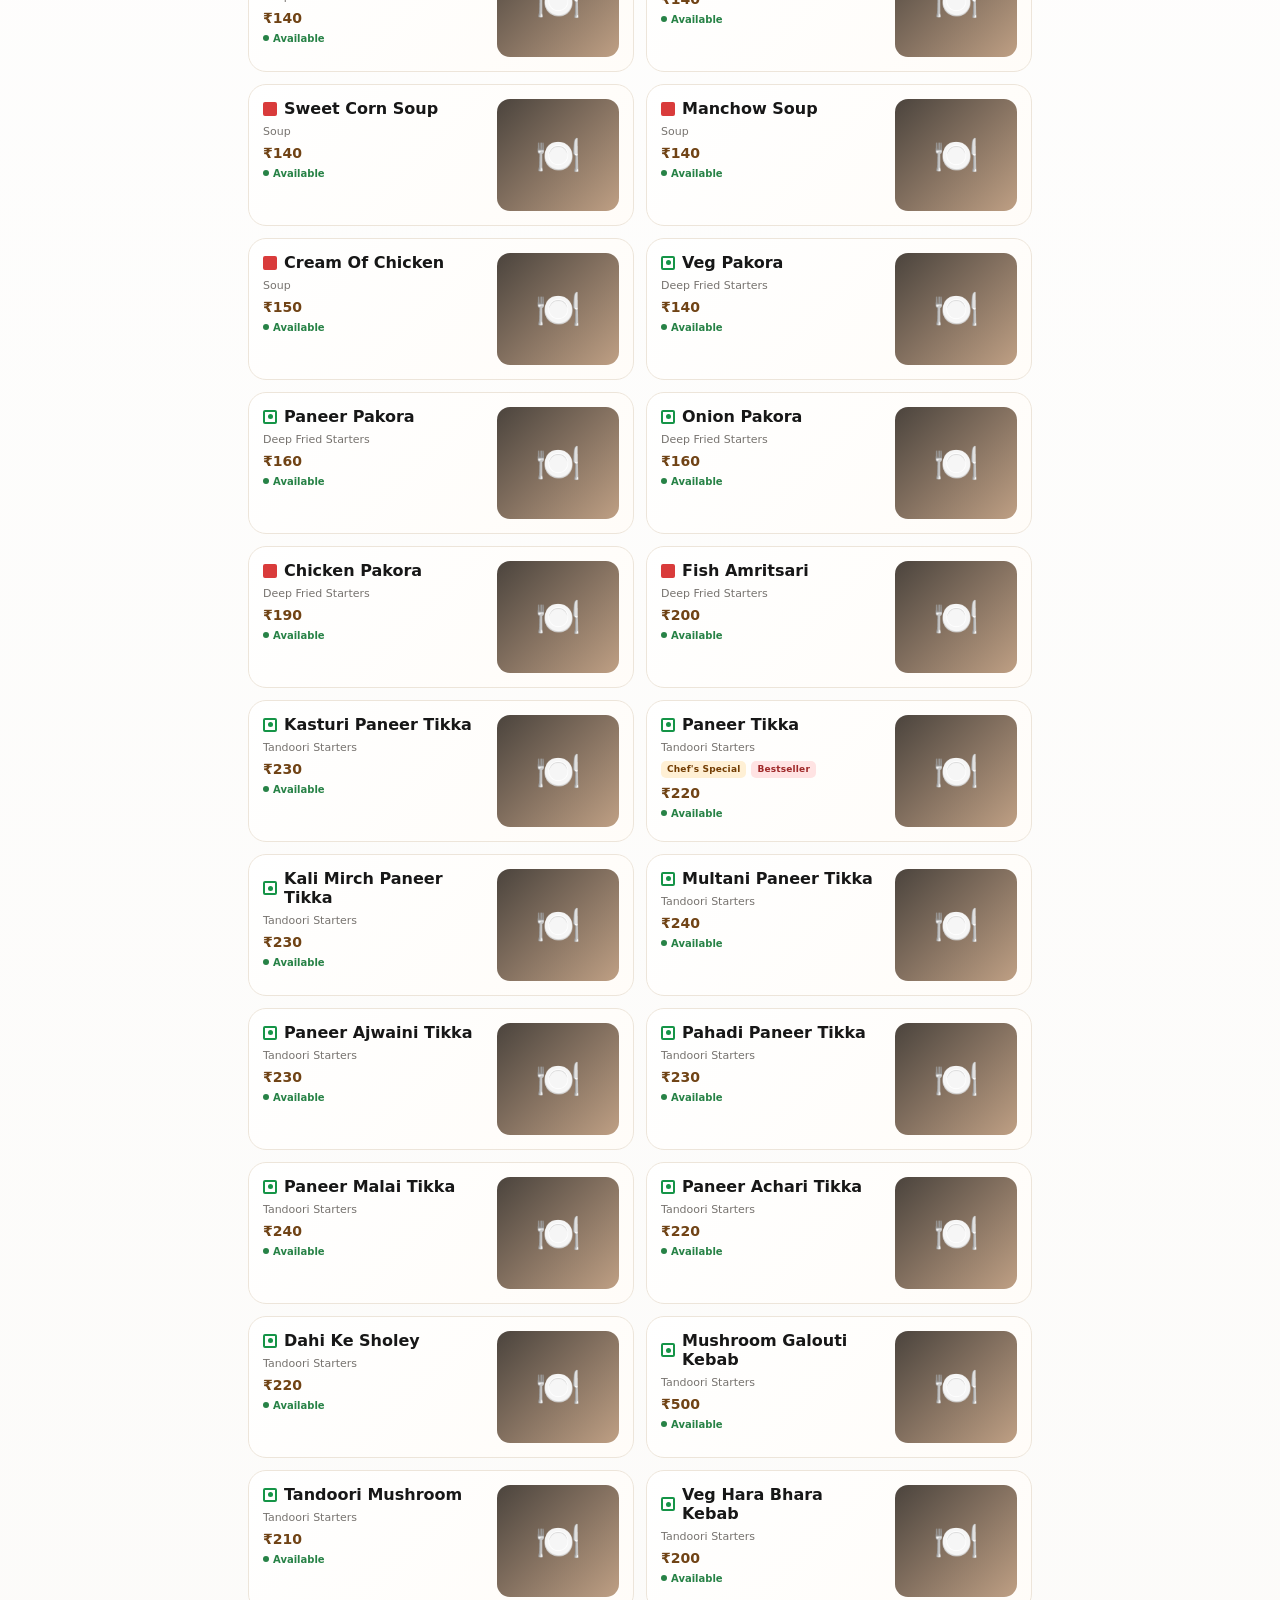
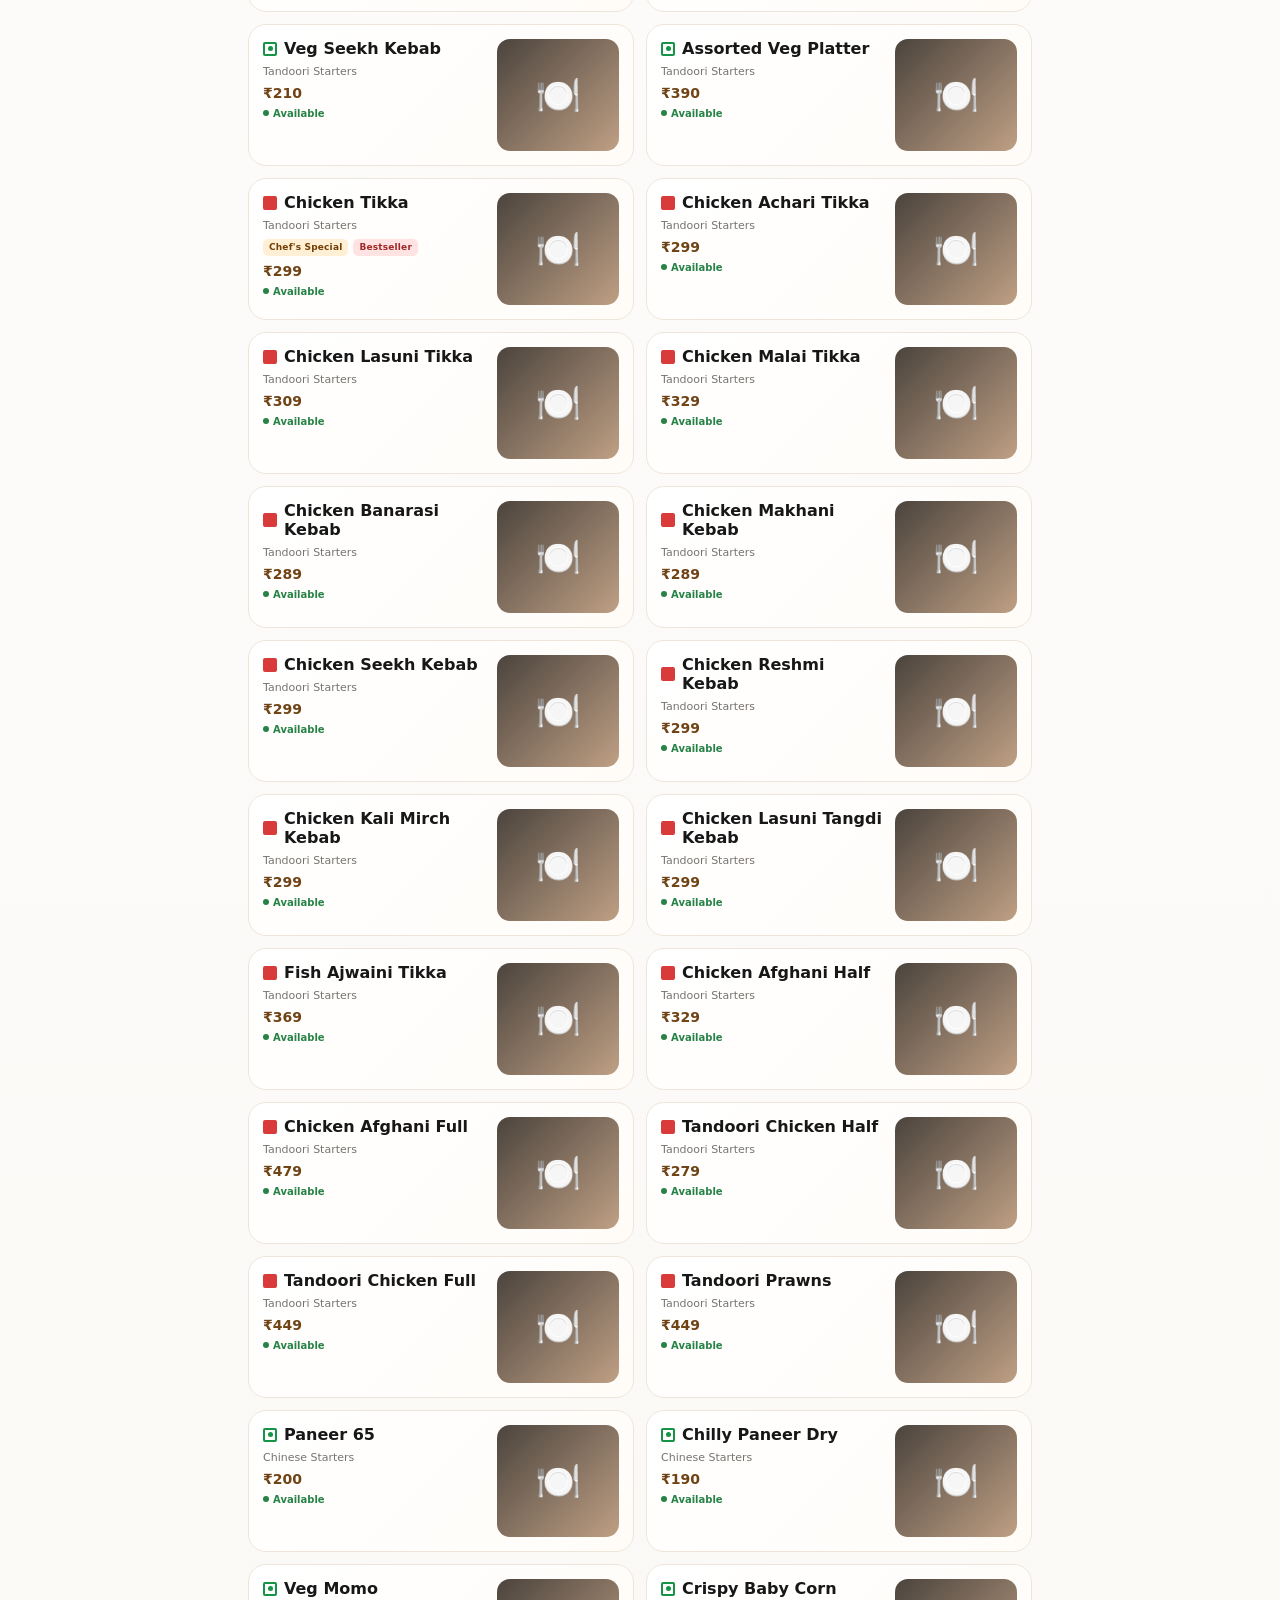
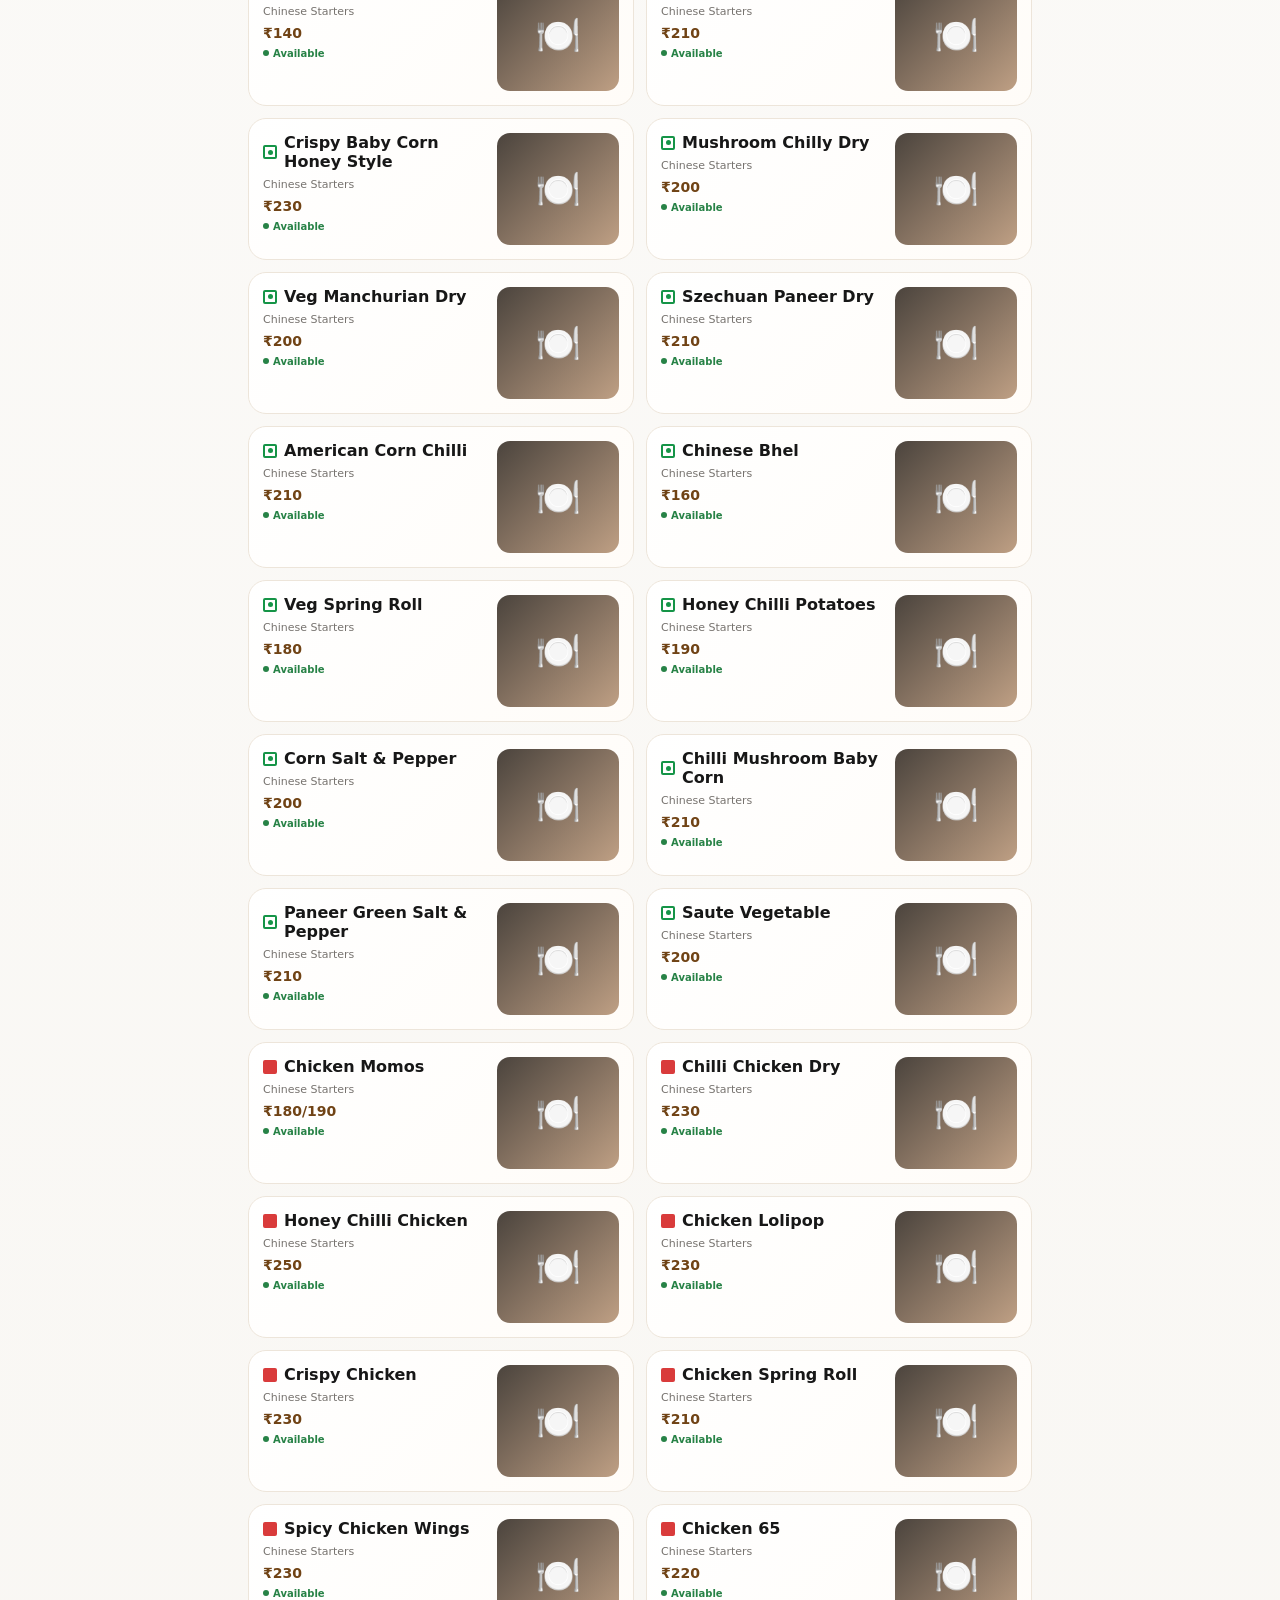
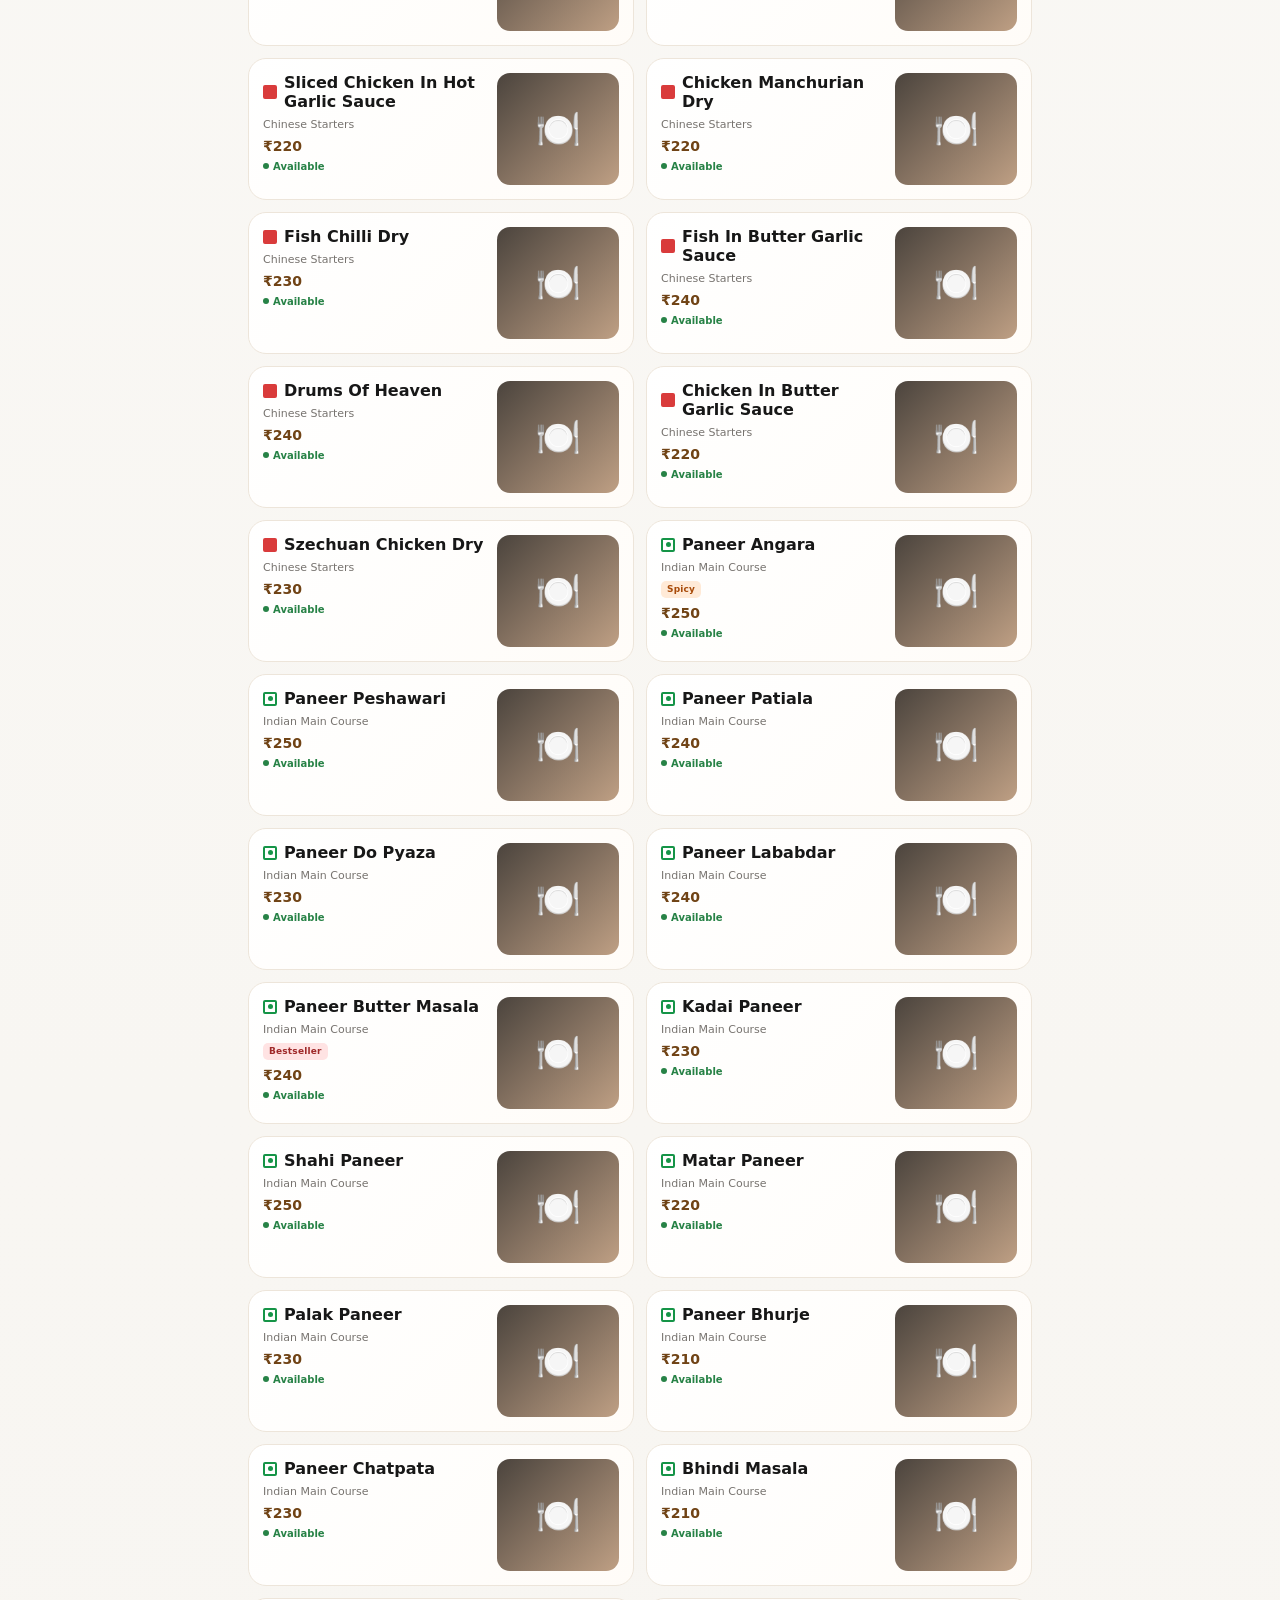
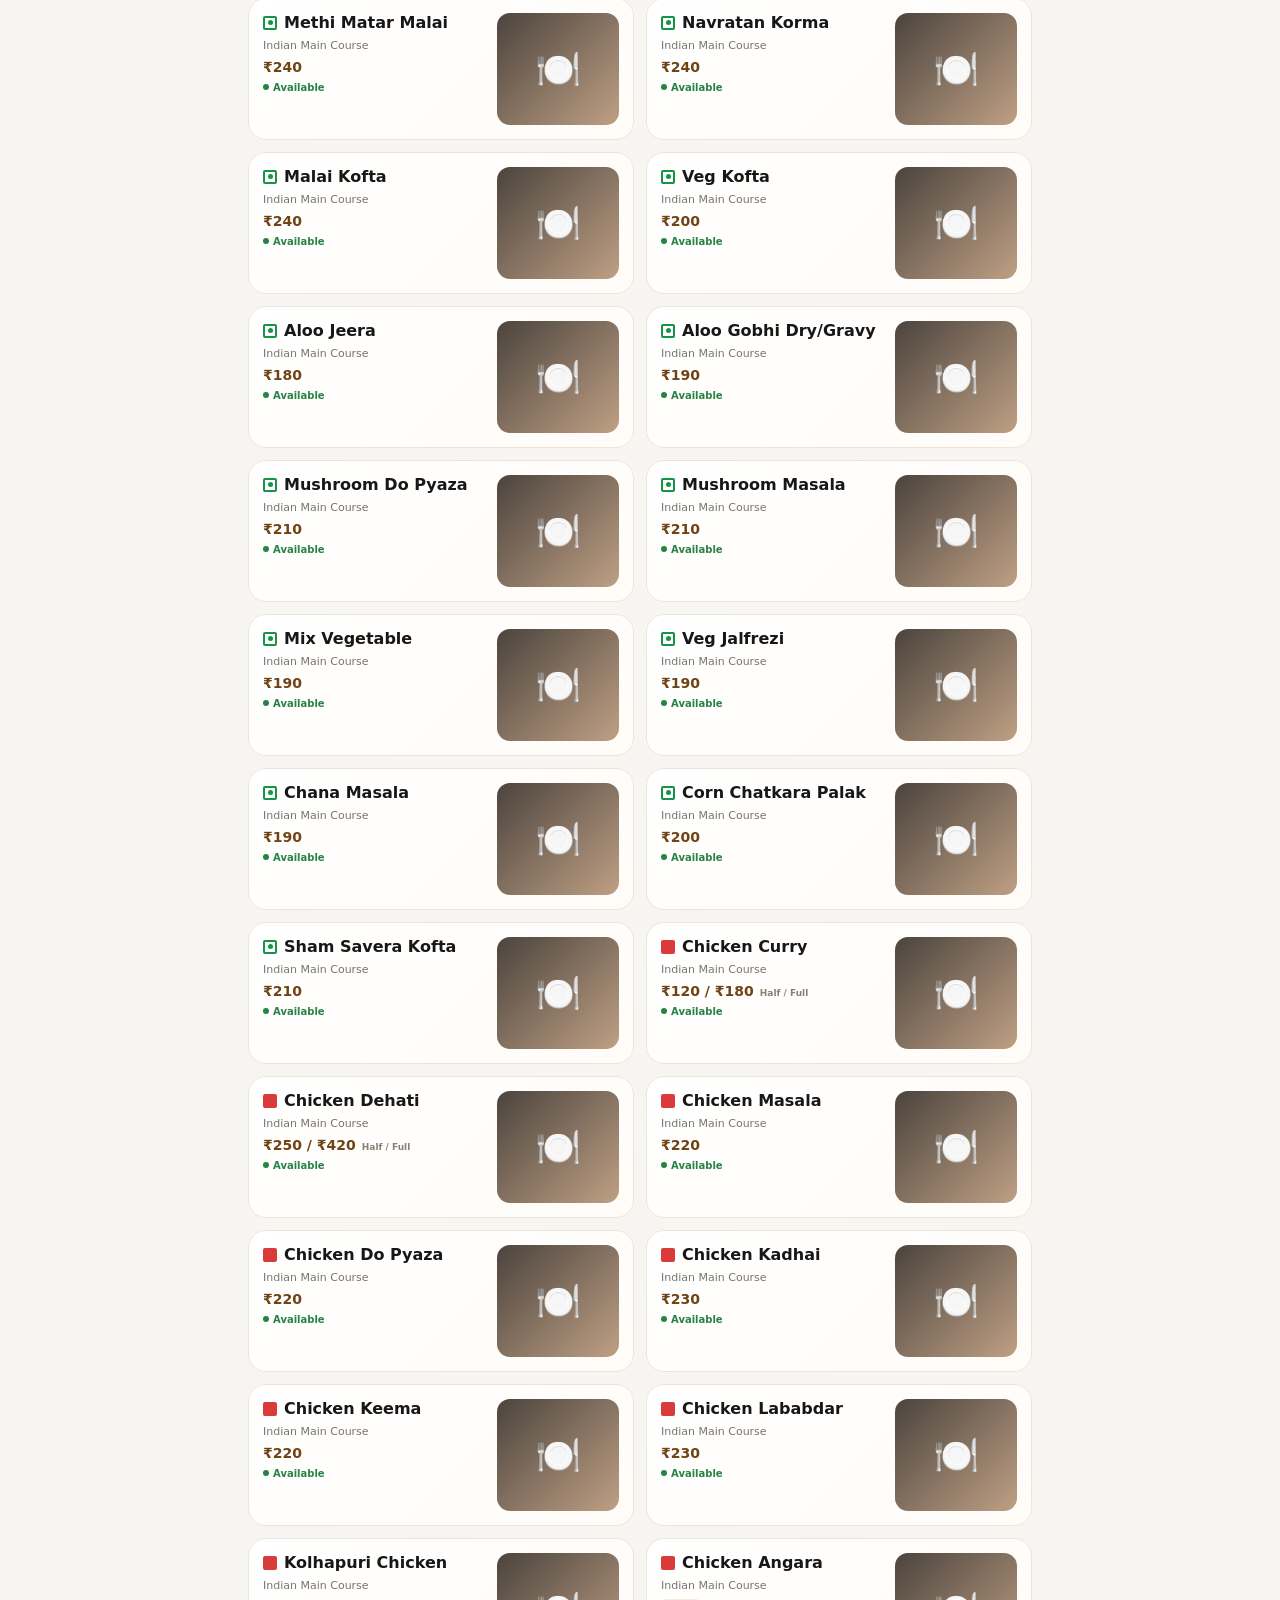
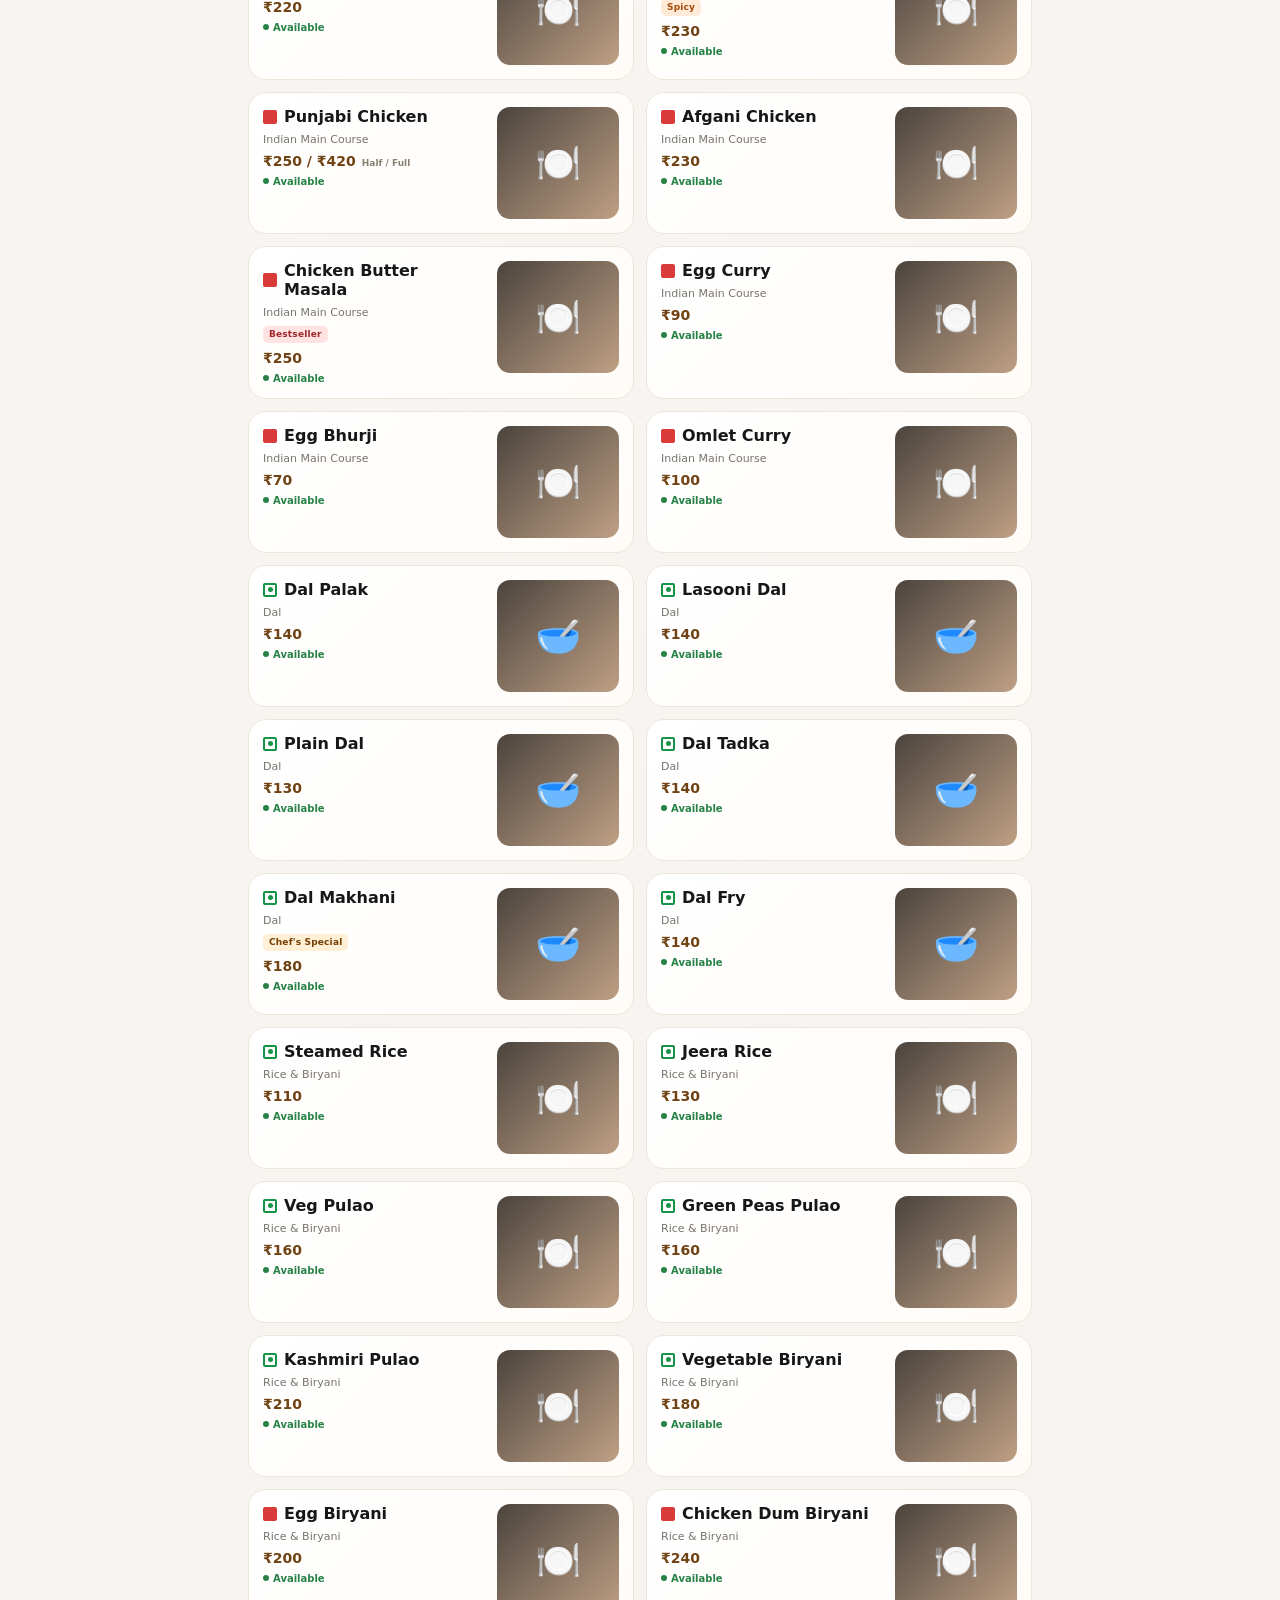
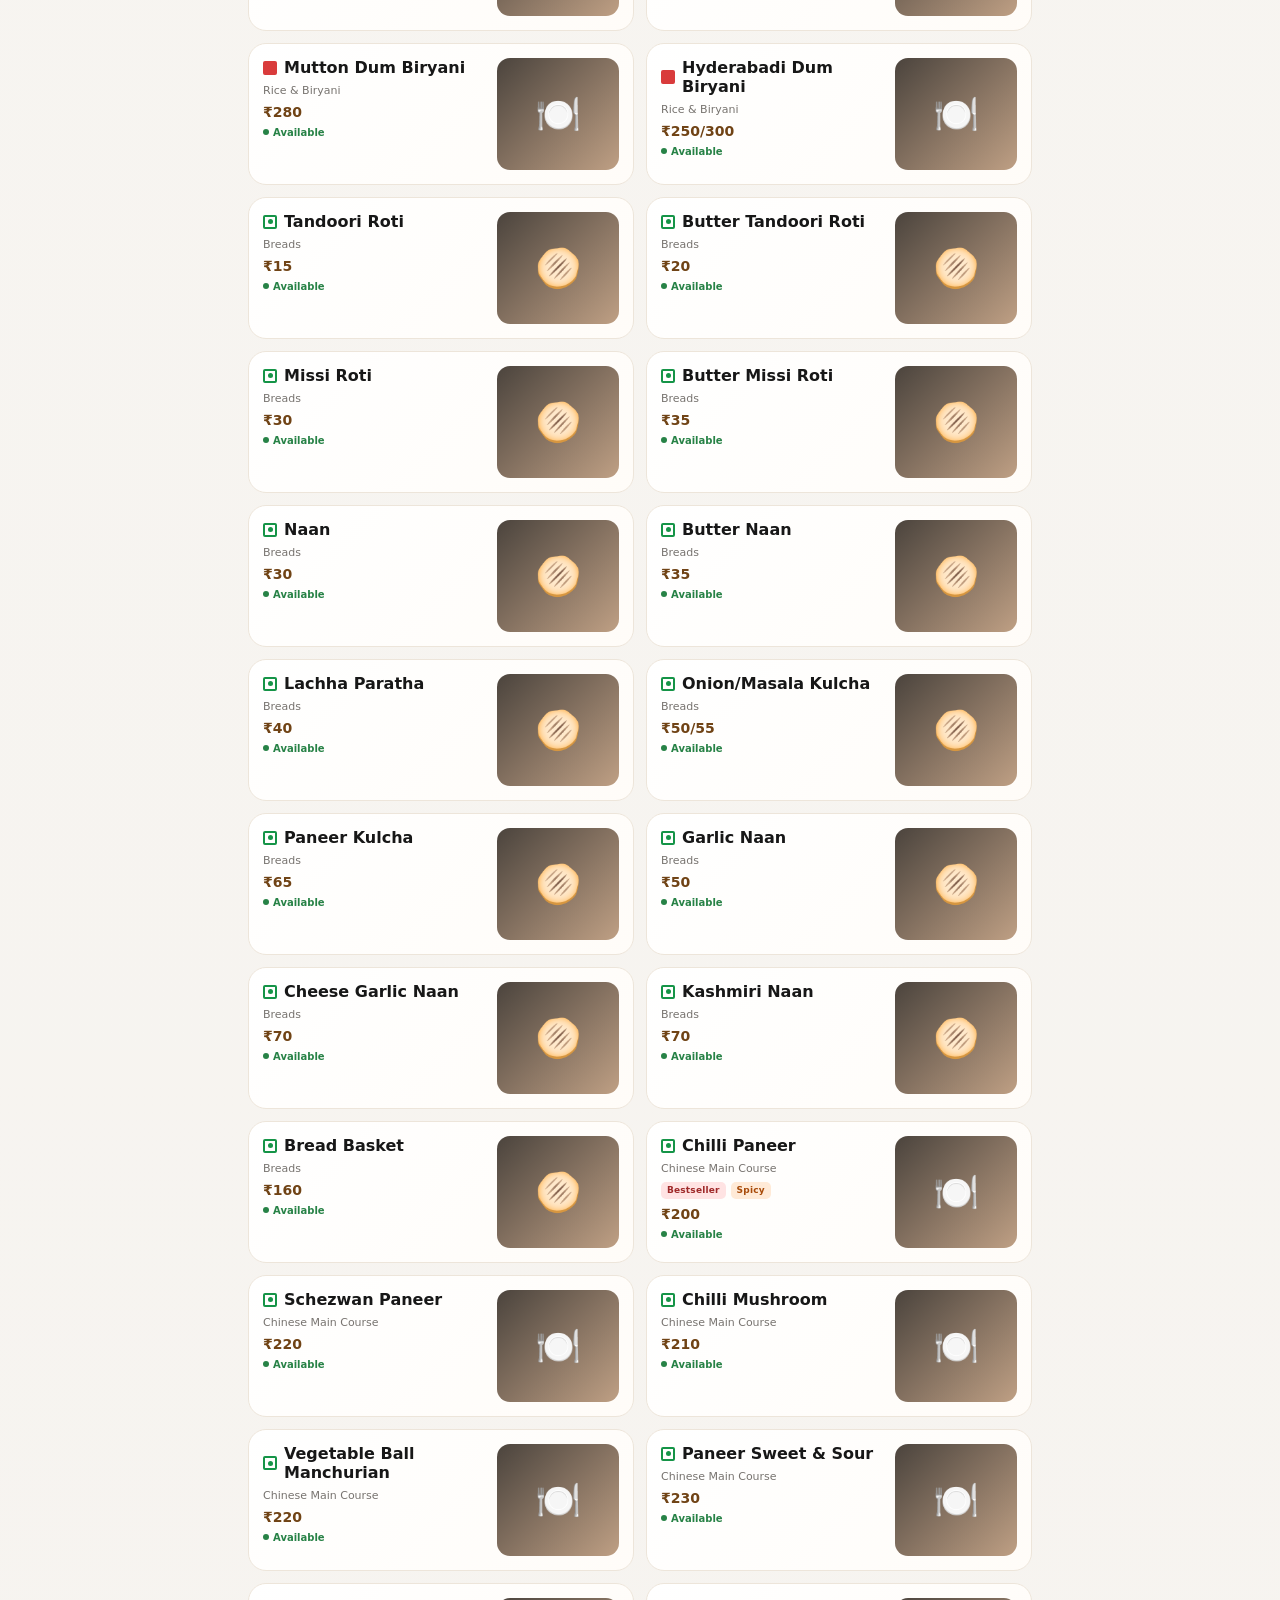
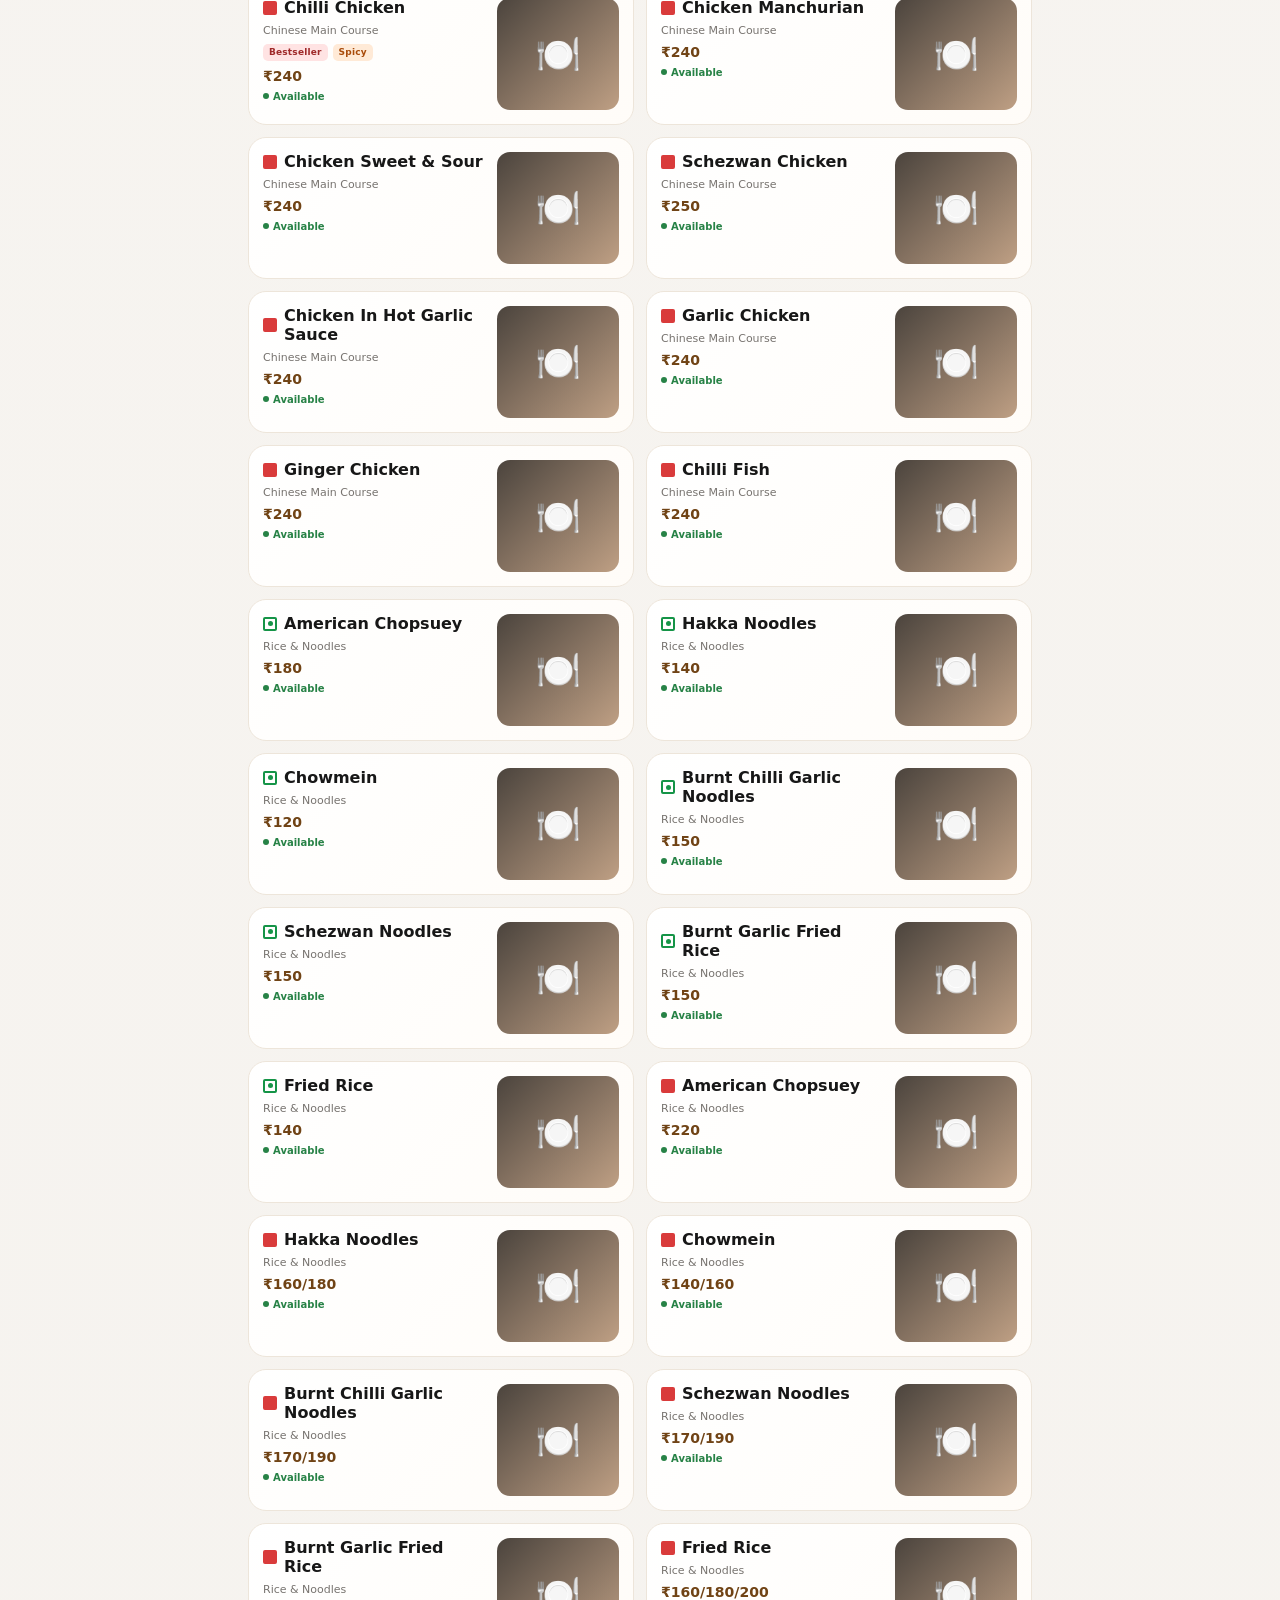
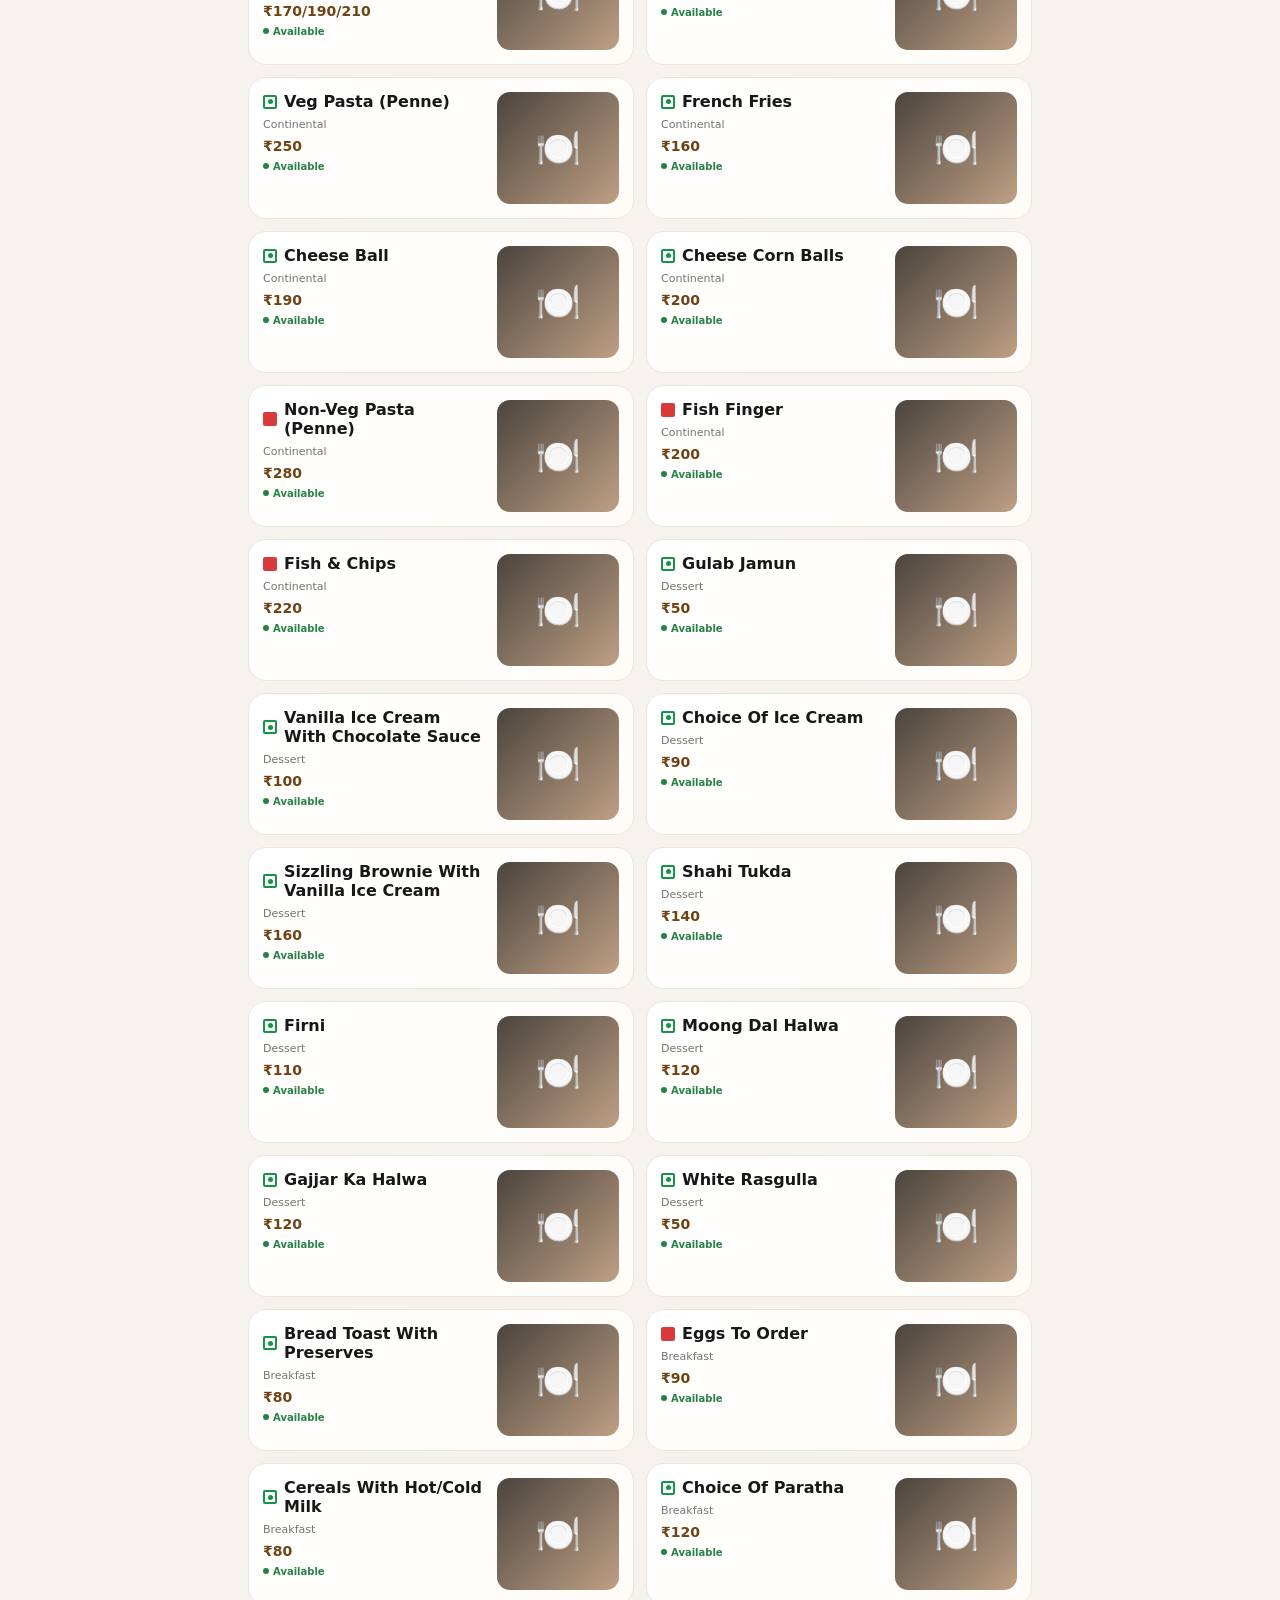
==== commit 10908918: "Add files via upload" ====
--- a/index.html
+++ b/index.html
@@ -20,9 +20,12 @@
         </div>
         <label class="search-box"><span aria-hidden="true">⌕</span><input id="searchInput" type="search" placeholder="Search for dishes" autocomplete="off" /><button id="clearSearch" type="button" aria-label="Clear search">×</button></label>
         <div class="filter-row" role="group" aria-label="Food type">
-          <button class="filter active" data-filter="all" type="button">All</button>
-          <button class="filter" data-filter="veg" type="button"><i class="food-dot veg"></i>Pure Veg</button>
-          <button class="filter" data-filter="nonveg" type="button"><i class="food-dot nonveg"></i>Pure Non-Veg</button>
+          <span class="filter-label">Show</span>
+          <div class="filter-control">
+            <button class="filter active" data-filter="all" type="button">All</button>
+            <button class="filter" data-filter="veg" type="button"><i class="food-dot veg"></i>Veg</button>
+            <button class="filter" data-filter="nonveg" type="button"><i class="food-dot nonveg"></i>Non-Veg</button>
+          </div>
         </div>
       </div>
     </header>
@@ -30,12 +33,16 @@
     <nav class="category-nav" aria-label="Menu categories"><div id="categoryList" class="category-list"></div></nav>
 
     <main>
-      <section class="welcome-card">
-        <div class="hero-copy"><p id="welcomeTable">Welcome</p><h2>Made with flavour.<br />Served with warmth.</h2><span>Explore our handpicked menu favourites.</span></div>
-        <div class="hero-plate" aria-hidden="true"><span>✦</span><i>🍽</i><b>✦</b></div>
+      <section class="banner-slider" aria-label="Restaurant highlights">
+        <div class="banner-track" id="bannerTrack">
+          <article class="banner-slide banner-food"><div class="hero-copy"><p id="welcomeTable">Welcome</p><h2>Made with flavour.<br />Served with warmth.</h2><span>Explore our handpicked menu favourites.</span></div><div class="hero-plate" aria-hidden="true"><span>✦</span><i>🍽</i><b>✦</b></div></article>
+          <article class="banner-slide banner-special"><div class="hero-copy"><p>CHEF'S RECOMMENDATION</p><h2>Discover our<br />signature plates.</h2><span>Look for the Chef's Special badge on the menu.</span></div><div class="banner-symbol" aria-hidden="true">✦</div></article>
+          <article class="banner-slide banner-dine"><div class="hero-copy"><p>GOOD FOOD · GOOD MOOD</p><h2>Your table is<br />ready for flavour.</h2><span>Fresh dishes, served warm for every visit.</span></div><div class="banner-symbol" aria-hidden="true">✺</div></article>
+        </div>
+        <div class="banner-dots" role="tablist" aria-label="Banner slides"><button class="active" type="button" aria-label="Show banner 1"></button><button type="button" aria-label="Show banner 2"></button><button type="button" aria-label="Show banner 3"></button></div>
       </section>
       <section class="notice-strip"><span class="notice-icon">✓</span><span>Freshly prepared dishes · Please inform our team about allergies.</span></section>
-      <div class="menu-heading"><div><p>OUR MENU</p><h2 id="sectionTitle">All dishes</h2></div><span id="dishCount"></span></div>
+      <div class="menu-heading"><div><p>OUR MENU</p><h2 id="sectionTitle">All dishes</h2></div><div class="sort-area"><span id="dishCount"></span><label class="sort-select"><span>⇅</span><select id="sortMenu" aria-label="Sort menu"><option value="default">Sort</option><option value="low">Price: Low to High</option><option value="high">Price: High to Low</option></select></label></div></div>
       <section id="menuContainer" class="menu-grid" aria-live="polite"></section>
       <section id="emptyState" class="empty-state" hidden><span>🍽️</span><h2>No dishes found</h2><p>Try a different search or filter.</p></section>
     </main>
--- a/addons.css
+++ b/addons.css
@@ -1,2 +1,4 @@
 .welcome-card{background-image:linear-gradient(90deg,#160f0acc 0%,#291a0dce 48%,#4a2f17a0 100%),url("assets/menu-cover.png");background-size:cover;background-position:center}.dish-badges{display:flex;gap:5px;flex-wrap:wrap;margin:7px 0 2px}.badge{font-size:9px;letter-spacing:.02em;font-weight:900;padding:4px 6px;border-radius:5px;line-height:1;white-space:nowrap}.badge.special{color:#733d03;background:#fff0d5}.badge.popular{color:#9f2929;background:#ffe3e3}.badge.spicy{color:#a84b0a;background:#ffead7}.availability{margin:7px 0 0;font-size:10px;font-weight:800;color:#278246}.availability:before{content:"";display:inline-block;width:6px;height:6px;border-radius:50%;background:currentColor;margin-right:4px;vertical-align:1px}.food-card.sold-out{opacity:.62;filter:saturate(.5)}.food-card.sold-out .dish-image{filter:grayscale(.75)}.food-card.sold-out .availability{color:#a24d4d}.dish-image{background-image:linear-gradient(135deg,#1b120ac9,#8a53248c),url("assets/menu-cover.png");background-size:cover;background-position:center}.dish-image img{display:block;width:100%;height:100%;object-fit:cover;position:relative;z-index:1}.price{display:flex;flex-wrap:wrap;gap:4px;align-items:baseline}.price .price-note{font-size:9px;color:#8a7f73;font-weight:700;margin-left:2px}.price .price-parts{white-space:nowrap}
 .brand-mark{padding:0!important;overflow:hidden}.brand-mark img{display:block;width:100%;height:100%}
+.filter-row{align-items:center;gap:9px;padding-top:12px;overflow:visible}.filter-label{font-size:11px;font-weight:800;color:#8a7f73}.filter-control{display:flex;align-items:center;gap:3px;padding:3px;background:#f2ede6;border:1px solid #e8ded2;border-radius:13px}.filter-control .filter{border:0;background:transparent;padding:8px 11px;font-size:11px;box-shadow:none}.filter-control .filter.active{background:#fff;color:#1d1713;box-shadow:0 2px 7px #3b23141a}.filter-control .filter:hover{transform:none}.sort-area{display:flex;align-items:center;gap:8px}.sort-select{position:relative;display:flex;align-items:center;gap:3px;border:1px solid #eadfce;background:#fffaf3;border-radius:9px;padding:0 8px;color:#8d642d;font-size:14px}.sort-select select{appearance:none;border:0;outline:0;background:transparent;height:32px;padding:0 13px 0 0;font:inherit;font-size:11px;font-weight:800;color:#5e4530;cursor:pointer}.sort-select:after{content:"⌄";font-size:12px;pointer-events:none}.menu-heading>span{display:none}@media(max-width:390px){.filter-control .filter{padding:8px 9px}.sort-area{gap:5px}.sort-select select{max-width:77px}}
+.banner-slider{position:relative;overflow:hidden;border-radius:22px;margin-bottom:28px;box-shadow:0 16px 30px #43230e24}.banner-track{display:flex;transition:transform .65s cubic-bezier(.2,.8,.2,1)}.banner-slide{position:relative;overflow:hidden;min-width:100%;min-height:214px;padding:26px 21px;color:#fff;background:linear-gradient(126deg,#19130f,#49331c 61%,#7e5428)}.banner-food{background-image:linear-gradient(90deg,#160f0acc 0%,#291a0dce 48%,#4a2f17a0 100%),url("assets/menu-cover.png");background-size:cover;background-position:center}.banner-special{background:radial-gradient(circle at 88% 18%,#f5d79b35 0 10%,transparent 10.5%),linear-gradient(125deg,#3b1e10,#7b3c1a 60%,#ad7140)}.banner-dine{background:radial-gradient(circle at 82% 72%,#fff1cf30 0 11%,transparent 11.5%),linear-gradient(125deg,#183c31,#23604a 57%,#4e9773)}.banner-slide:after{content:"";position:absolute;width:215px;height:215px;border:1px solid #f6d7a033;border-radius:50%;right:-108px;bottom:-112px;box-shadow:0 0 0 28px #f6d7a012,0 0 0 58px #f6d7a00a}.banner-slide .hero-copy{position:relative;z-index:1;max-width:71%}.banner-symbol{position:absolute;right:23px;bottom:23px;color:#ffe0a1;font-size:82px;line-height:1;transform:rotate(14deg);filter:drop-shadow(0 6px 11px #0004)}.banner-dots{position:absolute;left:21px;bottom:14px;z-index:2;display:flex;gap:6px}.banner-dots button{border:0;width:7px;height:7px;padding:0;border-radius:50%;background:#fff7;cursor:pointer;transition:.25s}.banner-dots button.active{width:22px;border-radius:10px;background:#fff}.banner-slider .hero-plate{z-index:1}
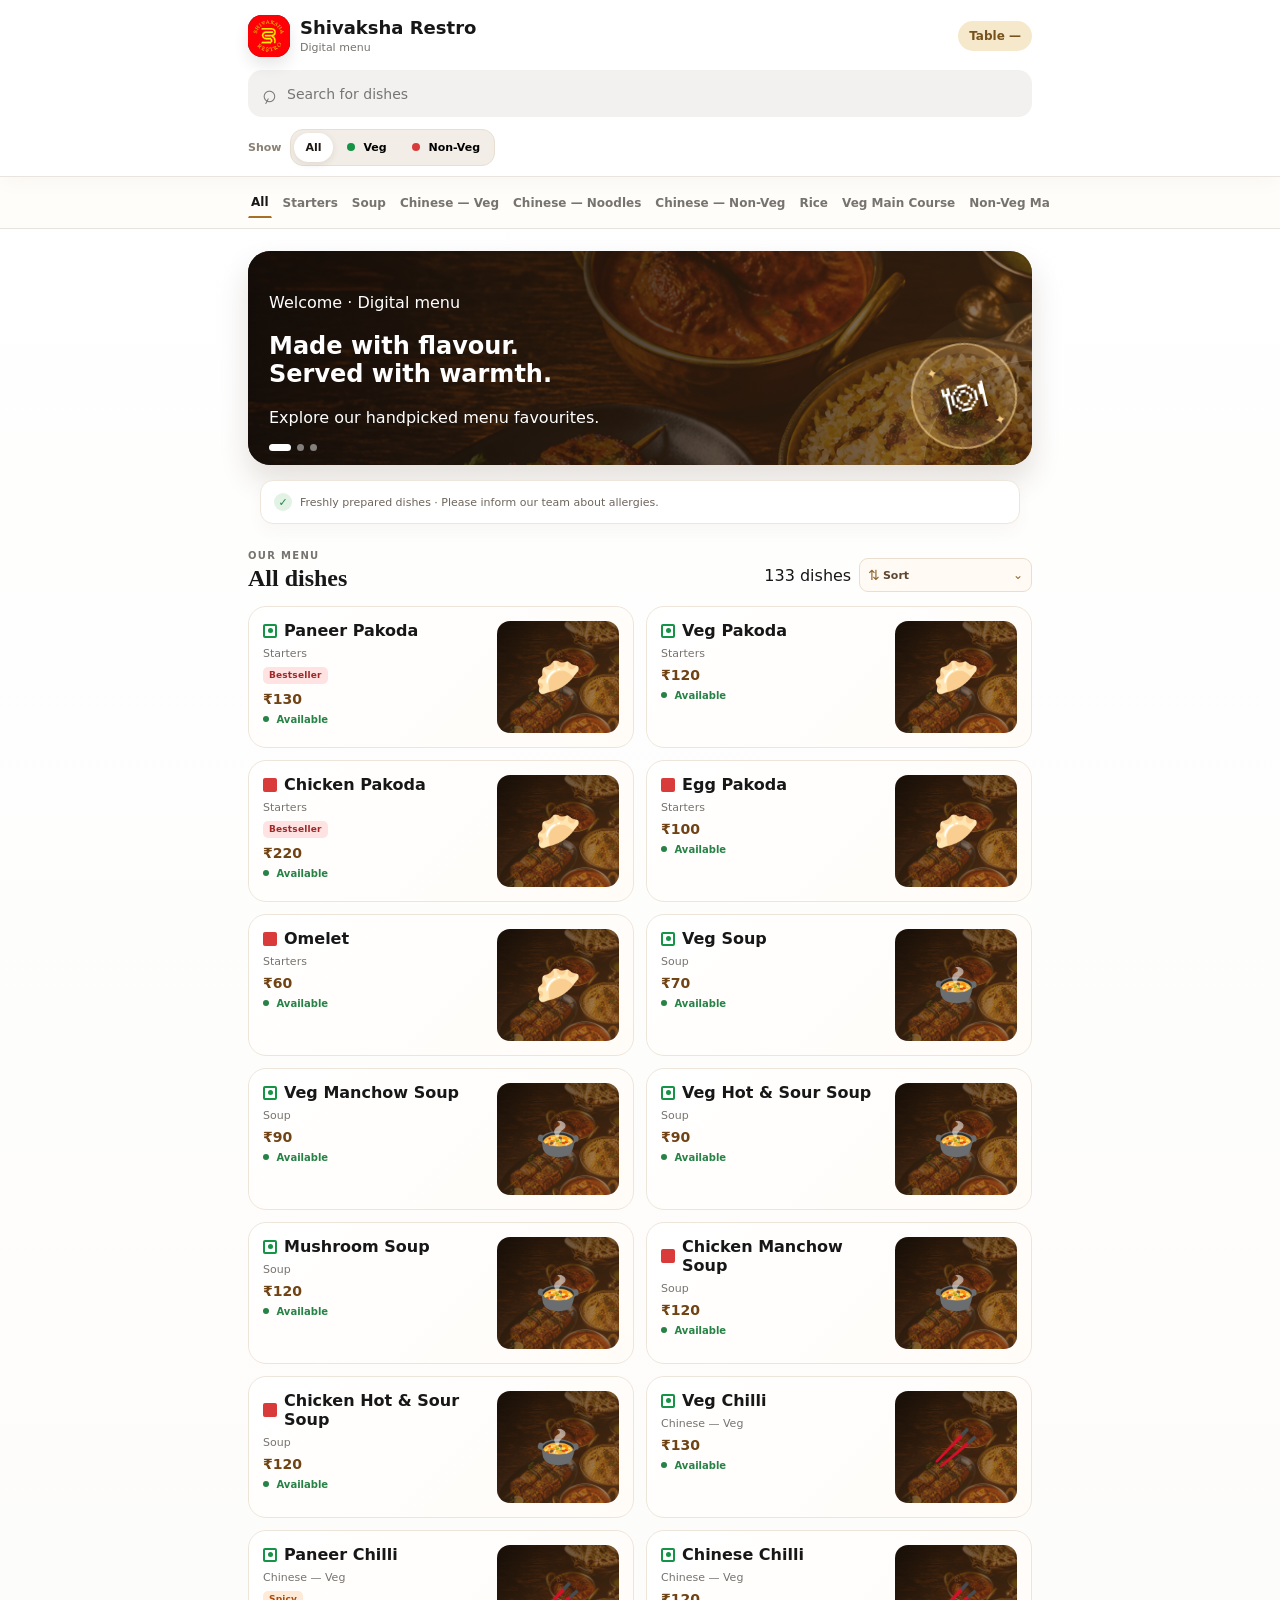
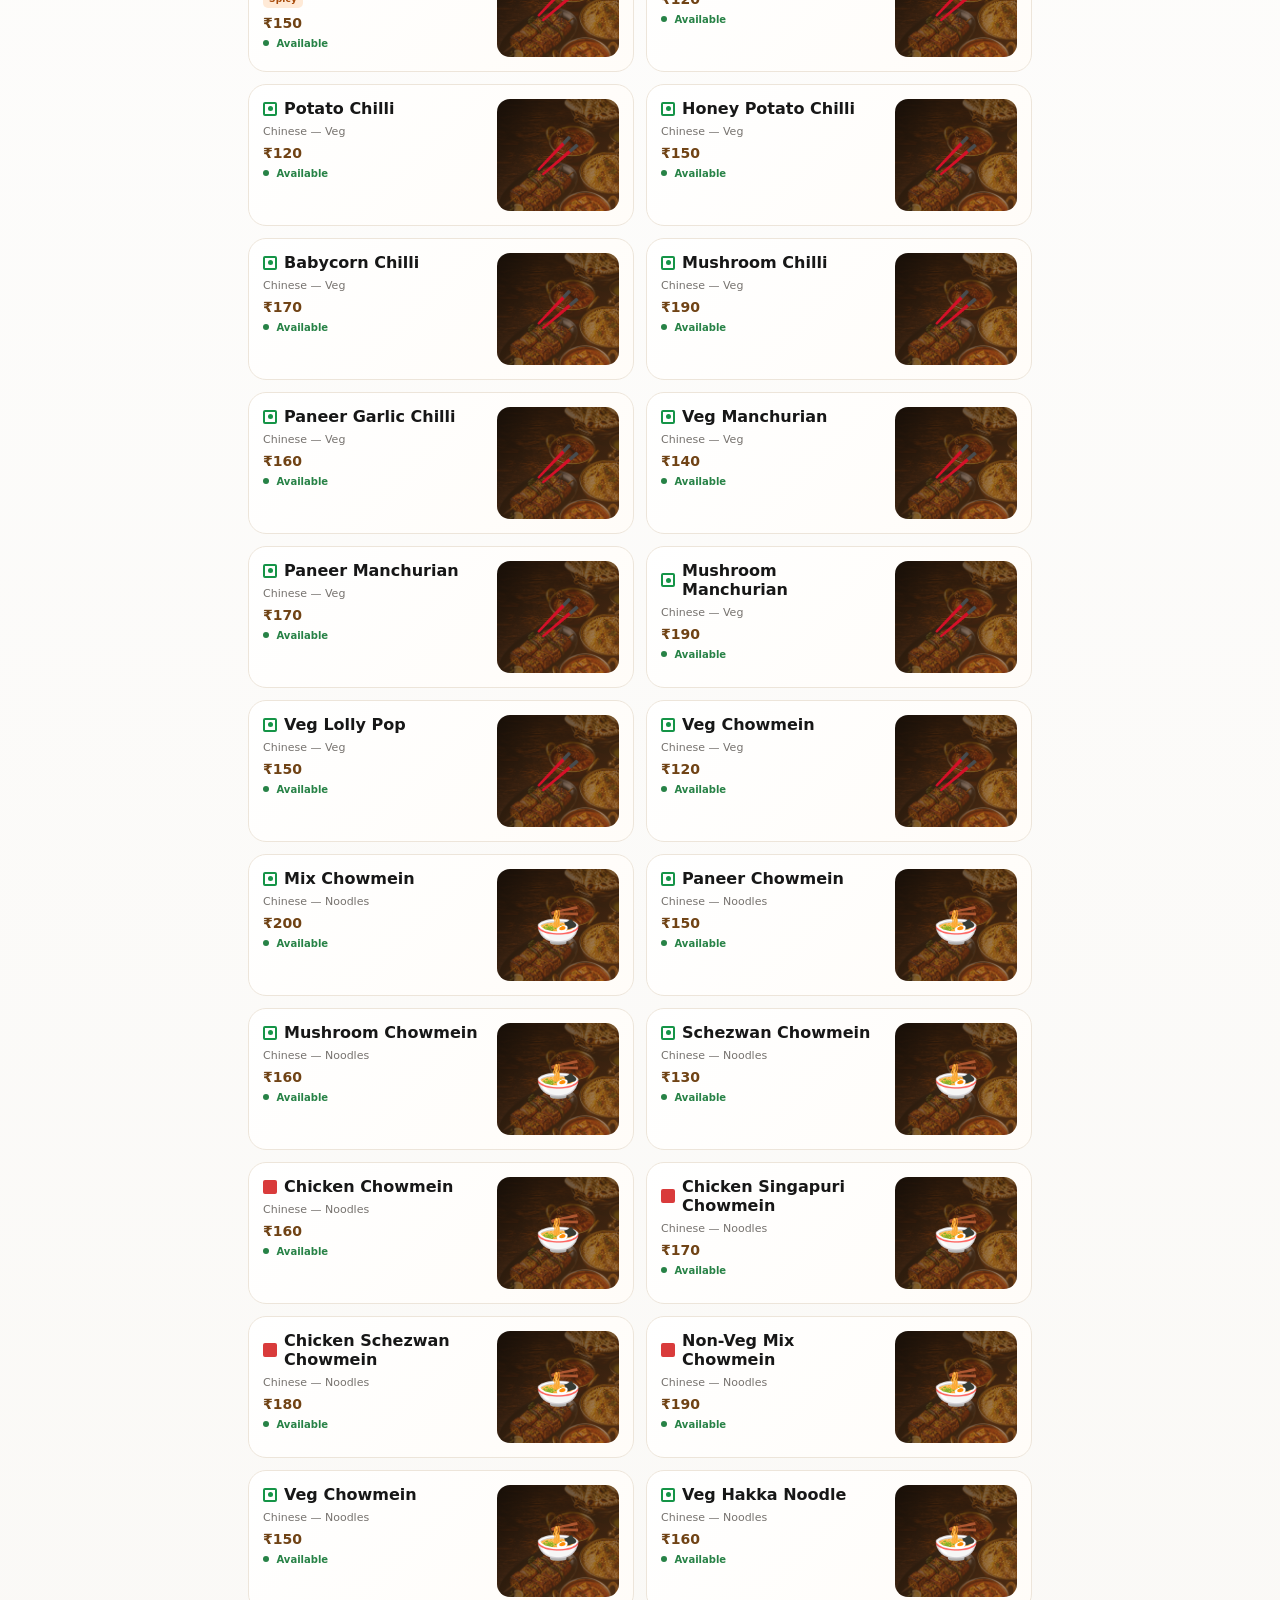
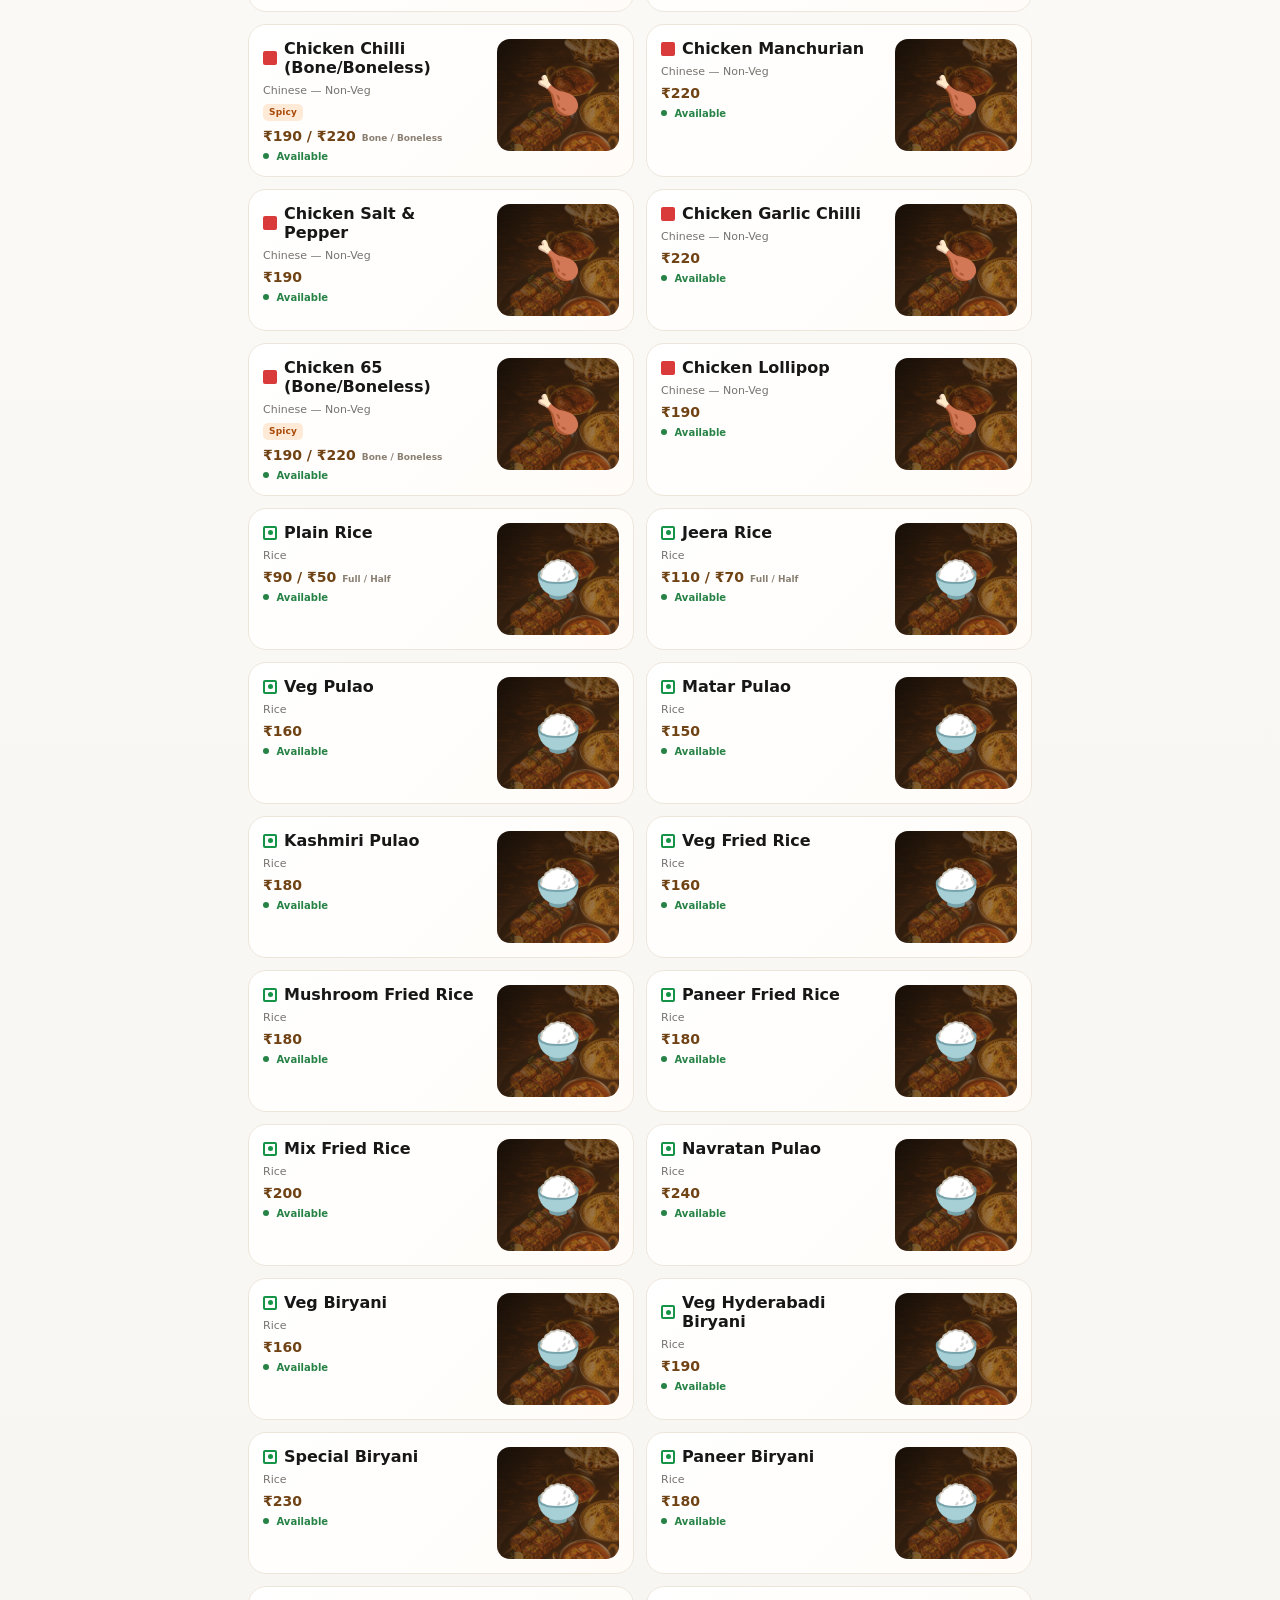
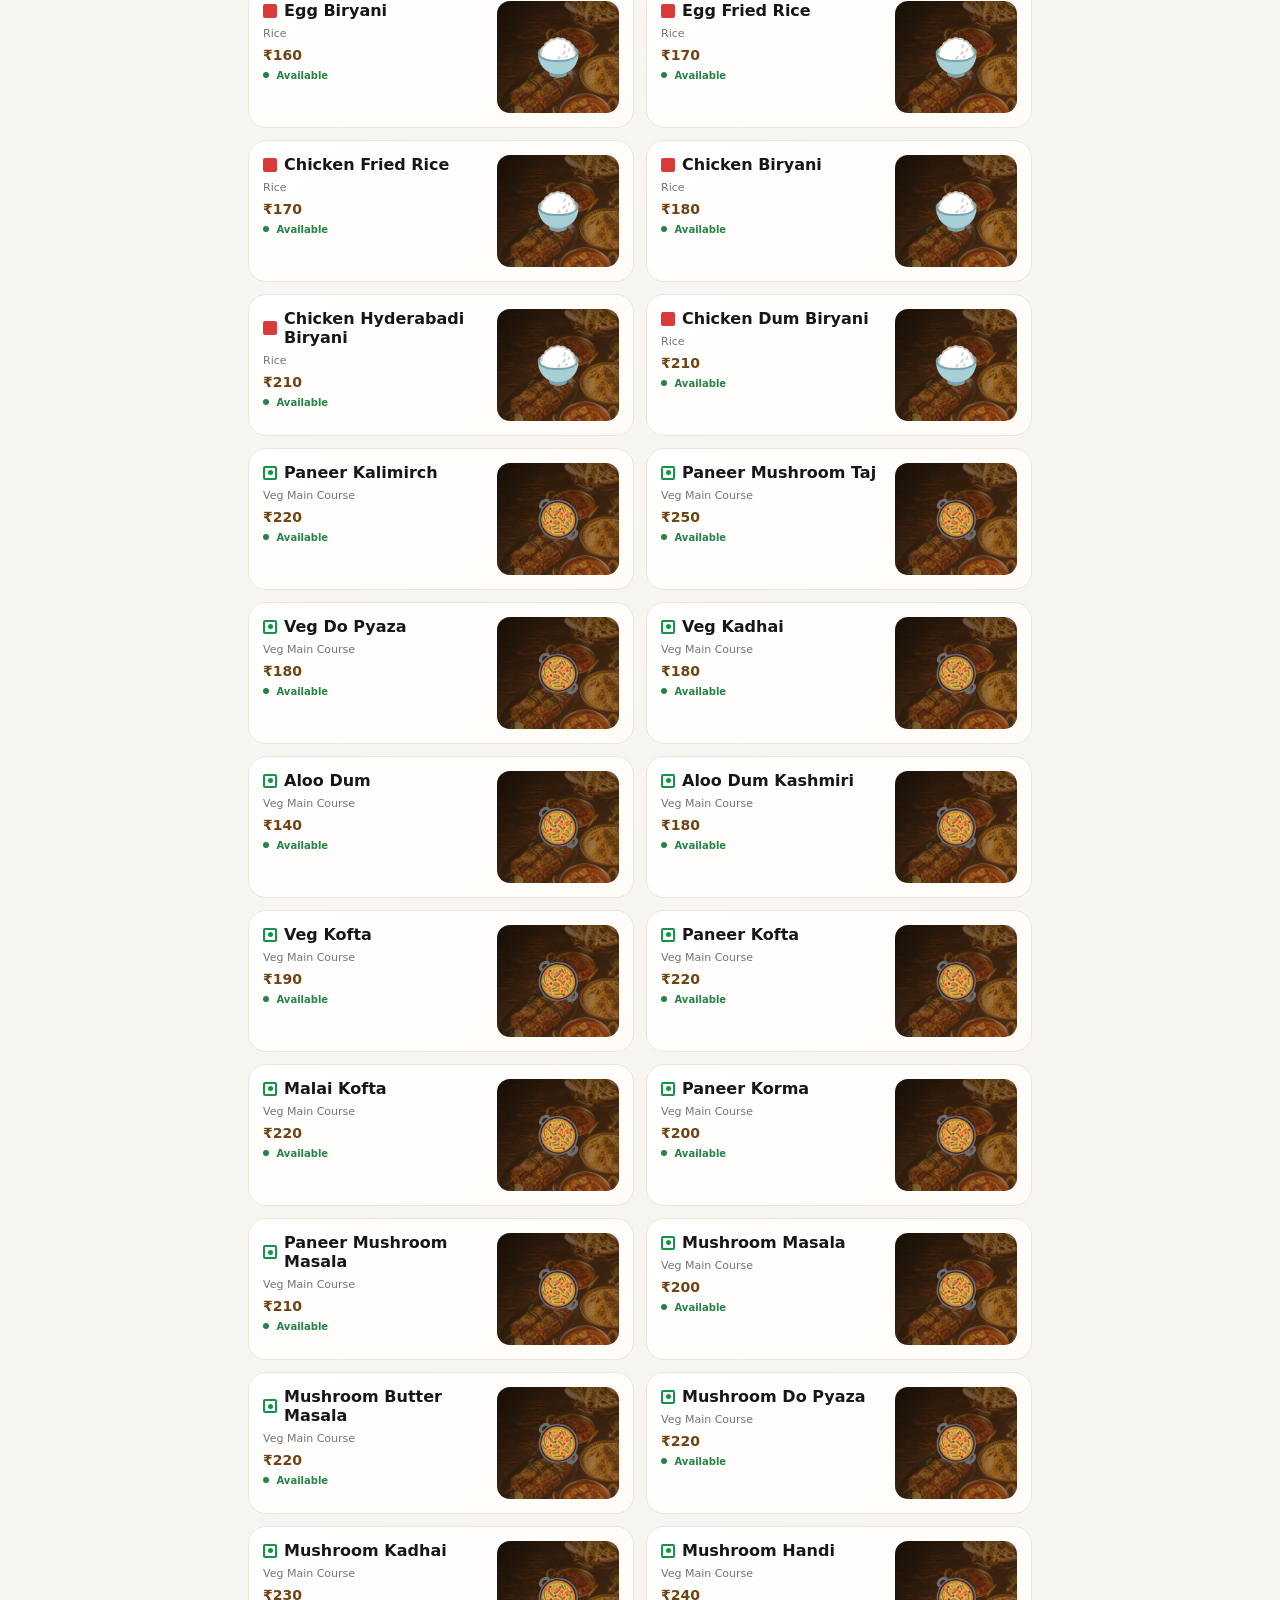
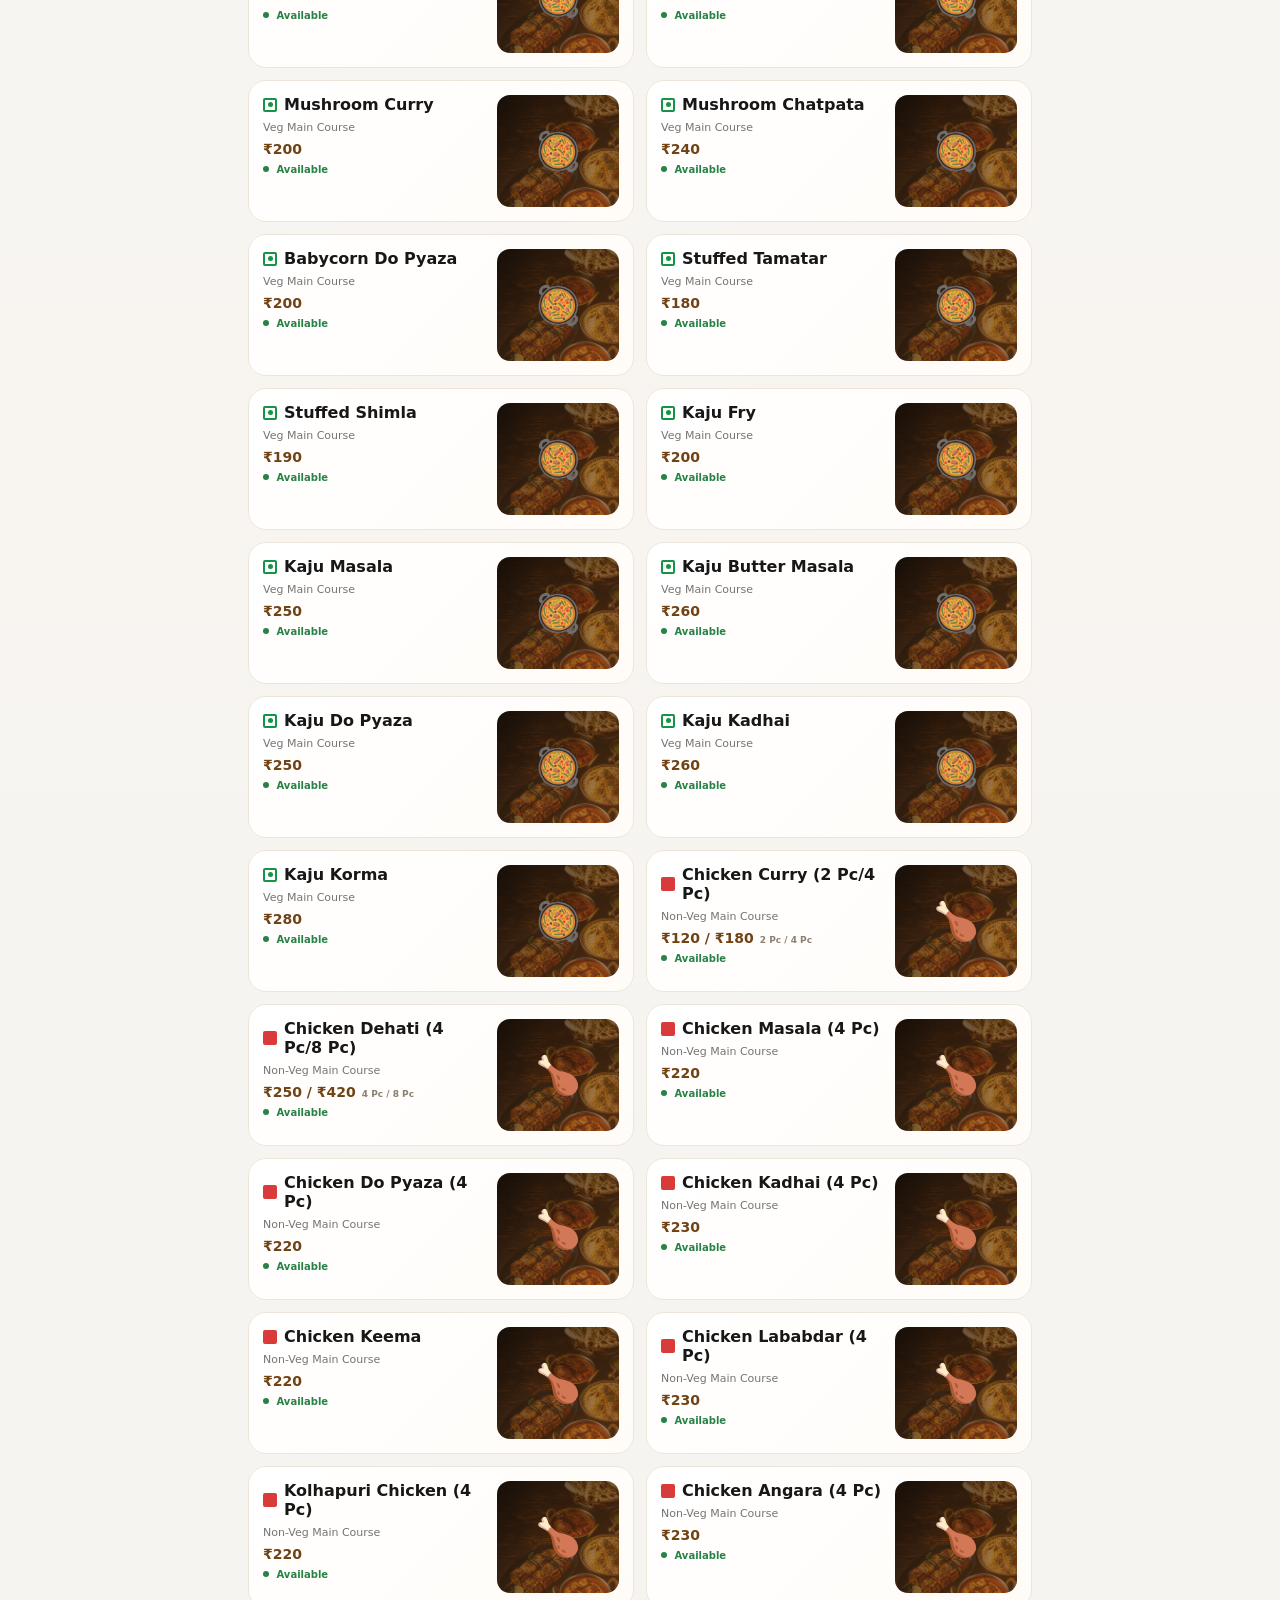
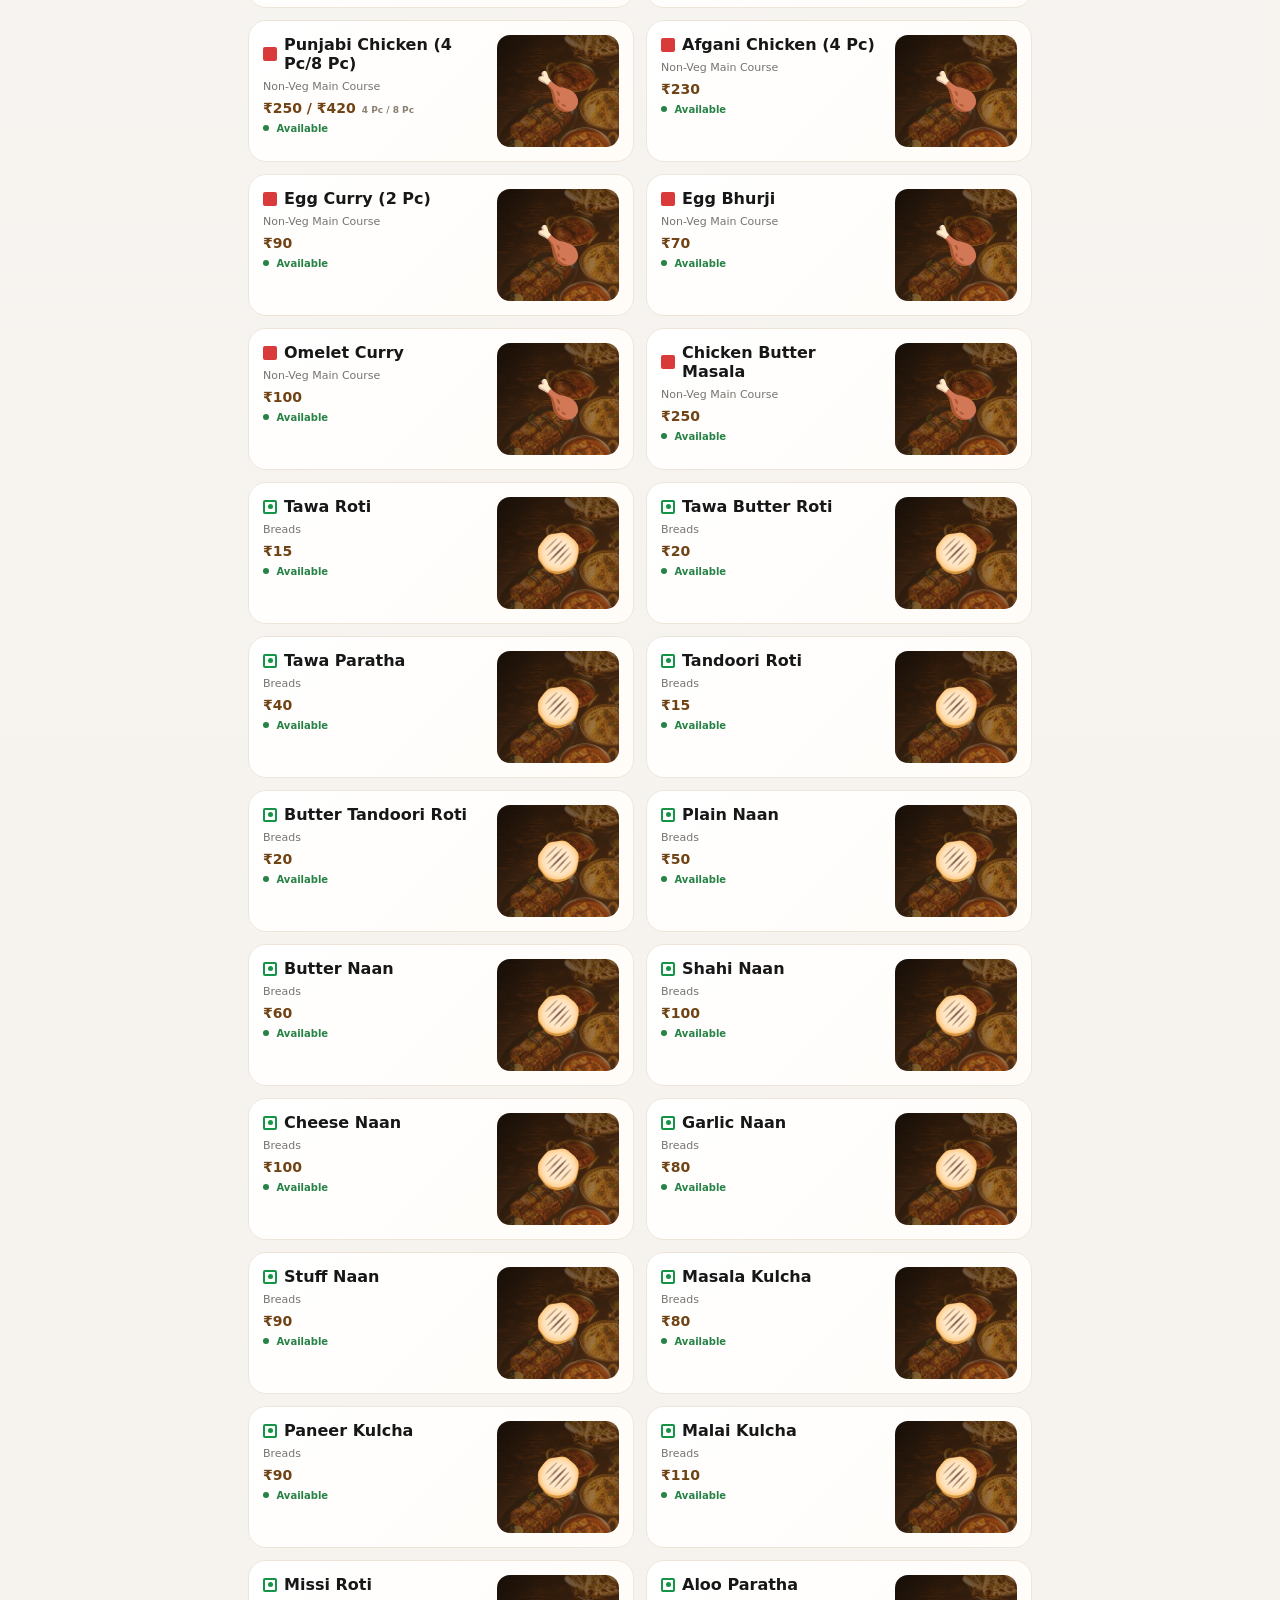
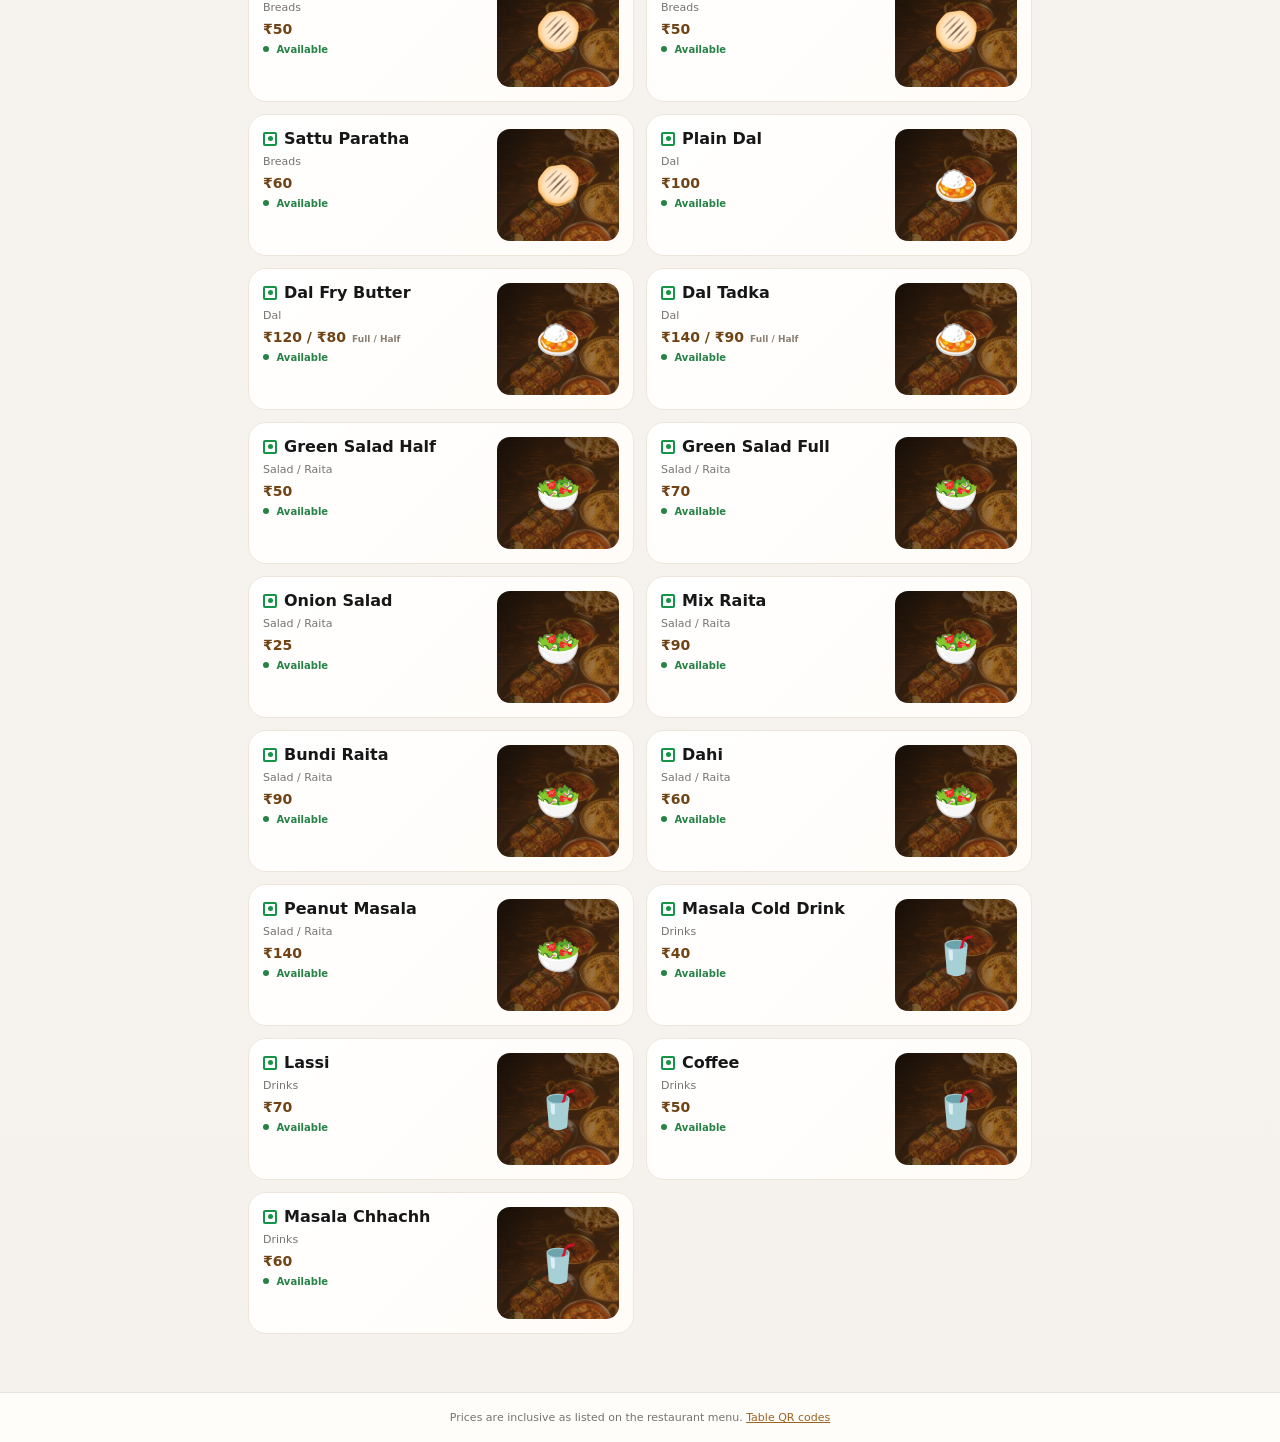
==== commit 52501b9b: "For Splash" ====
--- a/index.html
+++ b/index.html
@@ -1,53 +1,401 @@
 <!doctype html>
 <html lang="en">
-  <head>
-    <meta charset="UTF-8" />
-    <meta name="viewport" content="width=device-width, initial-scale=1" />
-    <meta name="theme-color" content="#171717" />
-    <title>Shivaksha Restro | Digital Menu</title>
-    <link rel="stylesheet" href="style.css" />
-    <link rel="stylesheet" href="polish.css" />
-    <link rel="stylesheet" href="addons.css" />
-  </head>
-  <body>
-    <div class="loader" aria-hidden="true"><span class="loader-mark">S</span><span>Shivaksha Restro</span></div>
-
-    <header class="site-header">
-      <div class="header-inner">
-        <div class="brand-row">
-          <div class="brand"><span class="brand-mark"><img src="assets/shivaksha-mark.svg" alt="Shivaksha Restro" /></span><div><h1>Shivaksha Restro</h1><p>Digital menu</p></div></div>
-          <span class="table-badge" id="tableNumber">Table —</span>
+
+<head>
+  <meta charset="UTF-8" />
+  <meta name="viewport" content="width=device-width, initial-scale=1" />
+  <meta name="theme-color" content="#171717" />
+
+  <title>Shivaksha Restro | Digital Menu</title>
+
+  <link rel="stylesheet" href="style.css" />
+  <link rel="stylesheet" href="polish.css" />
+  <link rel="stylesheet" href="addons.css" />
+</head>
+
+<body>
+
+  <!-- SPLASH SCREEN -->
+  <div class="loader" aria-hidden="true">
+
+    <span class="loader-mark">
+      <img
+        src="assets/shivaksha-mark.svg"
+        alt="Shivaksha Restro"
+        style="width:100%;height:100%;object-fit:contain;display:block;"
+      />
+    </span>
+
+    <span>Shivaksha Restro</span>
+
+  </div>
+
+
+  <!-- HEADER -->
+  <header class="site-header">
+
+    <div class="header-inner">
+
+      <div class="brand-row">
+
+        <div class="brand">
+
+          <span class="brand-mark">
+            <img
+              src="assets/shivaksha-mark.svg"
+              alt="Shivaksha Restro"
+            />
+          </span>
+
+          <div>
+            <h1>Shivaksha Restro</h1>
+            <p>Digital menu</p>
+          </div>
+
         </div>
-        <label class="search-box"><span aria-hidden="true">⌕</span><input id="searchInput" type="search" placeholder="Search for dishes" autocomplete="off" /><button id="clearSearch" type="button" aria-label="Clear search">×</button></label>
-        <div class="filter-row" role="group" aria-label="Food type">
-          <span class="filter-label">Show</span>
-          <div class="filter-control">
-            <button class="filter active" data-filter="all" type="button">All</button>
-            <button class="filter" data-filter="veg" type="button"><i class="food-dot veg"></i>Veg</button>
-            <button class="filter" data-filter="nonveg" type="button"><i class="food-dot nonveg"></i>Non-Veg</button>
-          </div>
+
+        <span class="table-badge" id="tableNumber">
+          Table —
+        </span>
+
+      </div>
+
+
+      <!-- SEARCH -->
+      <label class="search-box">
+
+        <span aria-hidden="true">⌕</span>
+
+        <input
+          id="searchInput"
+          type="search"
+          placeholder="Search for dishes"
+          autocomplete="off"
+        />
+
+        <button
+          id="clearSearch"
+          type="button"
+          aria-label="Clear search"
+        >
+          ×
+        </button>
+
+      </label>
+
+
+      <!-- VEG / NON-VEG FILTER -->
+      <div
+        class="filter-row"
+        role="group"
+        aria-label="Food type"
+      >
+
+        <span class="filter-label">
+          Show
+        </span>
+
+        <div class="filter-control">
+
+          <button
+            class="filter active"
+            data-filter="all"
+            type="button"
+          >
+            All
+          </button>
+
+          <button
+            class="filter"
+            data-filter="veg"
+            type="button"
+          >
+            <i class="food-dot veg"></i>
+            Veg
+          </button>
+
+          <button
+            class="filter"
+            data-filter="nonveg"
+            type="button"
+          >
+            <i class="food-dot nonveg"></i>
+            Non-Veg
+          </button>
+
         </div>
-      </div>
-    </header>
-
-    <nav class="category-nav" aria-label="Menu categories"><div id="categoryList" class="category-list"></div></nav>
-
-    <main>
-      <section class="banner-slider" aria-label="Restaurant highlights">
-        <div class="banner-track" id="bannerTrack">
-          <article class="banner-slide banner-food"><div class="hero-copy"><p id="welcomeTable">Welcome</p><h2>Made with flavour.<br />Served with warmth.</h2><span>Explore our handpicked menu favourites.</span></div><div class="hero-plate" aria-hidden="true"><span>✦</span><i>🍽</i><b>✦</b></div></article>
-          <article class="banner-slide banner-special"><div class="hero-copy"><p>CHEF'S RECOMMENDATION</p><h2>Discover our<br />signature plates.</h2><span>Look for the Chef's Special badge on the menu.</span></div><div class="banner-symbol" aria-hidden="true">✦</div></article>
-          <article class="banner-slide banner-dine"><div class="hero-copy"><p>GOOD FOOD · GOOD MOOD</p><h2>Your table is<br />ready for flavour.</h2><span>Fresh dishes, served warm for every visit.</span></div><div class="banner-symbol" aria-hidden="true">✺</div></article>
-        </div>
-        <div class="banner-dots" role="tablist" aria-label="Banner slides"><button class="active" type="button" aria-label="Show banner 1"></button><button type="button" aria-label="Show banner 2"></button><button type="button" aria-label="Show banner 3"></button></div>
-      </section>
-      <section class="notice-strip"><span class="notice-icon">✓</span><span>Freshly prepared dishes · Please inform our team about allergies.</span></section>
-      <div class="menu-heading"><div><p>OUR MENU</p><h2 id="sectionTitle">All dishes</h2></div><div class="sort-area"><span id="dishCount"></span><label class="sort-select"><span>⇅</span><select id="sortMenu" aria-label="Sort menu"><option value="default">Sort</option><option value="low">Price: Low to High</option><option value="high">Price: High to Low</option></select></label></div></div>
-      <section id="menuContainer" class="menu-grid" aria-live="polite"></section>
-      <section id="emptyState" class="empty-state" hidden><span>🍽️</span><h2>No dishes found</h2><p>Try a different search or filter.</p></section>
-    </main>
-
-    <footer>Prices are inclusive as listed on the restaurant menu. <a href="qr.html">Table QR codes</a></footer>
-    <script src="app.js"></script>
-  </body>
-</html>
+
+      </div>
+
+    </div>
+
+  </header>
+
+
+  <!-- CATEGORY NAVIGATION -->
+  <nav
+    class="category-nav"
+    aria-label="Menu categories"
+  >
+
+    <div
+      id="categoryList"
+      class="category-list"
+    ></div>
+
+  </nav>
+
+
+  <!-- MAIN CONTENT -->
+  <main>
+
+
+    <!-- SLIDING BANNER -->
+    <section
+      class="banner-slider"
+      aria-label="Restaurant highlights"
+    >
+
+      <div
+        class="banner-track"
+        id="bannerTrack"
+      >
+
+
+        <!-- BANNER 1 -->
+        <article class="banner-slide banner-food">
+
+          <div class="hero-copy">
+
+            <p id="welcomeTable">
+              Welcome
+            </p>
+
+            <h2>
+              Made with flavour.<br />
+              Served with warmth.
+            </h2>
+
+            <span>
+              Explore our handpicked menu favourites.
+            </span>
+
+          </div>
+
+
+          <div
+            class="hero-plate"
+            aria-hidden="true"
+          >
+
+            <span>✦</span>
+            <i>🍽</i>
+            <b>✦</b>
+
+          </div>
+
+        </article>
+
+
+        <!-- BANNER 2 -->
+        <article class="banner-slide banner-special">
+
+          <div class="hero-copy">
+
+            <p>
+              CHEF'S RECOMMENDATION
+            </p>
+
+            <h2>
+              Discover our<br />
+              signature plates.
+            </h2>
+
+            <span>
+              Look for the Chef's Special badge on the menu.
+            </span>
+
+          </div>
+
+          <div
+            class="banner-symbol"
+            aria-hidden="true"
+          >
+            ✦
+          </div>
+
+        </article>
+
+
+        <!-- BANNER 3 -->
+        <article class="banner-slide banner-dine">
+
+          <div class="hero-copy">
+
+            <p>
+              GOOD FOOD · GOOD MOOD
+            </p>
+
+            <h2>
+              Your table is<br />
+              ready for flavour.
+            </h2>
+
+            <span>
+              Fresh dishes, served warm for every visit.
+            </span>
+
+          </div>
+
+          <div
+            class="banner-symbol"
+            aria-hidden="true"
+          >
+            ✺
+          </div>
+
+        </article>
+
+      </div>
+
+
+      <!-- BANNER DOTS -->
+      <div
+        class="banner-dots"
+        role="tablist"
+        aria-label="Banner slides"
+      >
+
+        <button
+          class="active"
+          type="button"
+          aria-label="Show banner 1"
+        ></button>
+
+        <button
+          type="button"
+          aria-label="Show banner 2"
+        ></button>
+
+        <button
+          type="button"
+          aria-label="Show banner 3"
+        ></button>
+
+      </div>
+
+    </section>
+
+
+    <!-- NOTICE -->
+    <section class="notice-strip">
+
+      <span class="notice-icon">
+        ✓
+      </span>
+
+      <span>
+        Freshly prepared dishes · Please inform our team about allergies.
+      </span>
+
+    </section>
+
+
+    <!-- MENU HEADING -->
+    <div class="menu-heading">
+
+      <div>
+
+        <p>
+          OUR MENU
+        </p>
+
+        <h2 id="sectionTitle">
+          All dishes
+        </h2>
+
+      </div>
+
+
+      <div class="sort-area">
+
+        <span id="dishCount"></span>
+
+        <label class="sort-select">
+
+          <span>⇅</span>
+
+          <select
+            id="sortMenu"
+            aria-label="Sort menu"
+          >
+
+            <option value="default">
+              Sort
+            </option>
+
+            <option value="low">
+              Price: Low to High
+            </option>
+
+            <option value="high">
+              Price: High to Low
+            </option>
+
+          </select>
+
+        </label>
+
+      </div>
+
+    </div>
+
+
+    <!-- MENU -->
+    <section
+      id="menuContainer"
+      class="menu-grid"
+      aria-live="polite"
+    ></section>
+
+
+    <!-- EMPTY SEARCH STATE -->
+    <section
+      id="emptyState"
+      class="empty-state"
+      hidden
+    >
+
+      <span>🍽️</span>
+
+      <h2>
+        No dishes found
+      </h2>
+
+      <p>
+        Try a different search or filter.
+      </p>
+
+    </section>
+
+  </main>
+
+
+  <!-- FOOTER -->
+  <footer>
+
+    Prices are inclusive as listed on the restaurant menu.
+
+    <a href="qr.html">
+      Table QR codes
+    </a>
+
+  </footer>
+
+
+  <!-- JAVASCRIPT -->
+  <script src="app.js"></script>
+
+</body>
+
+</html>
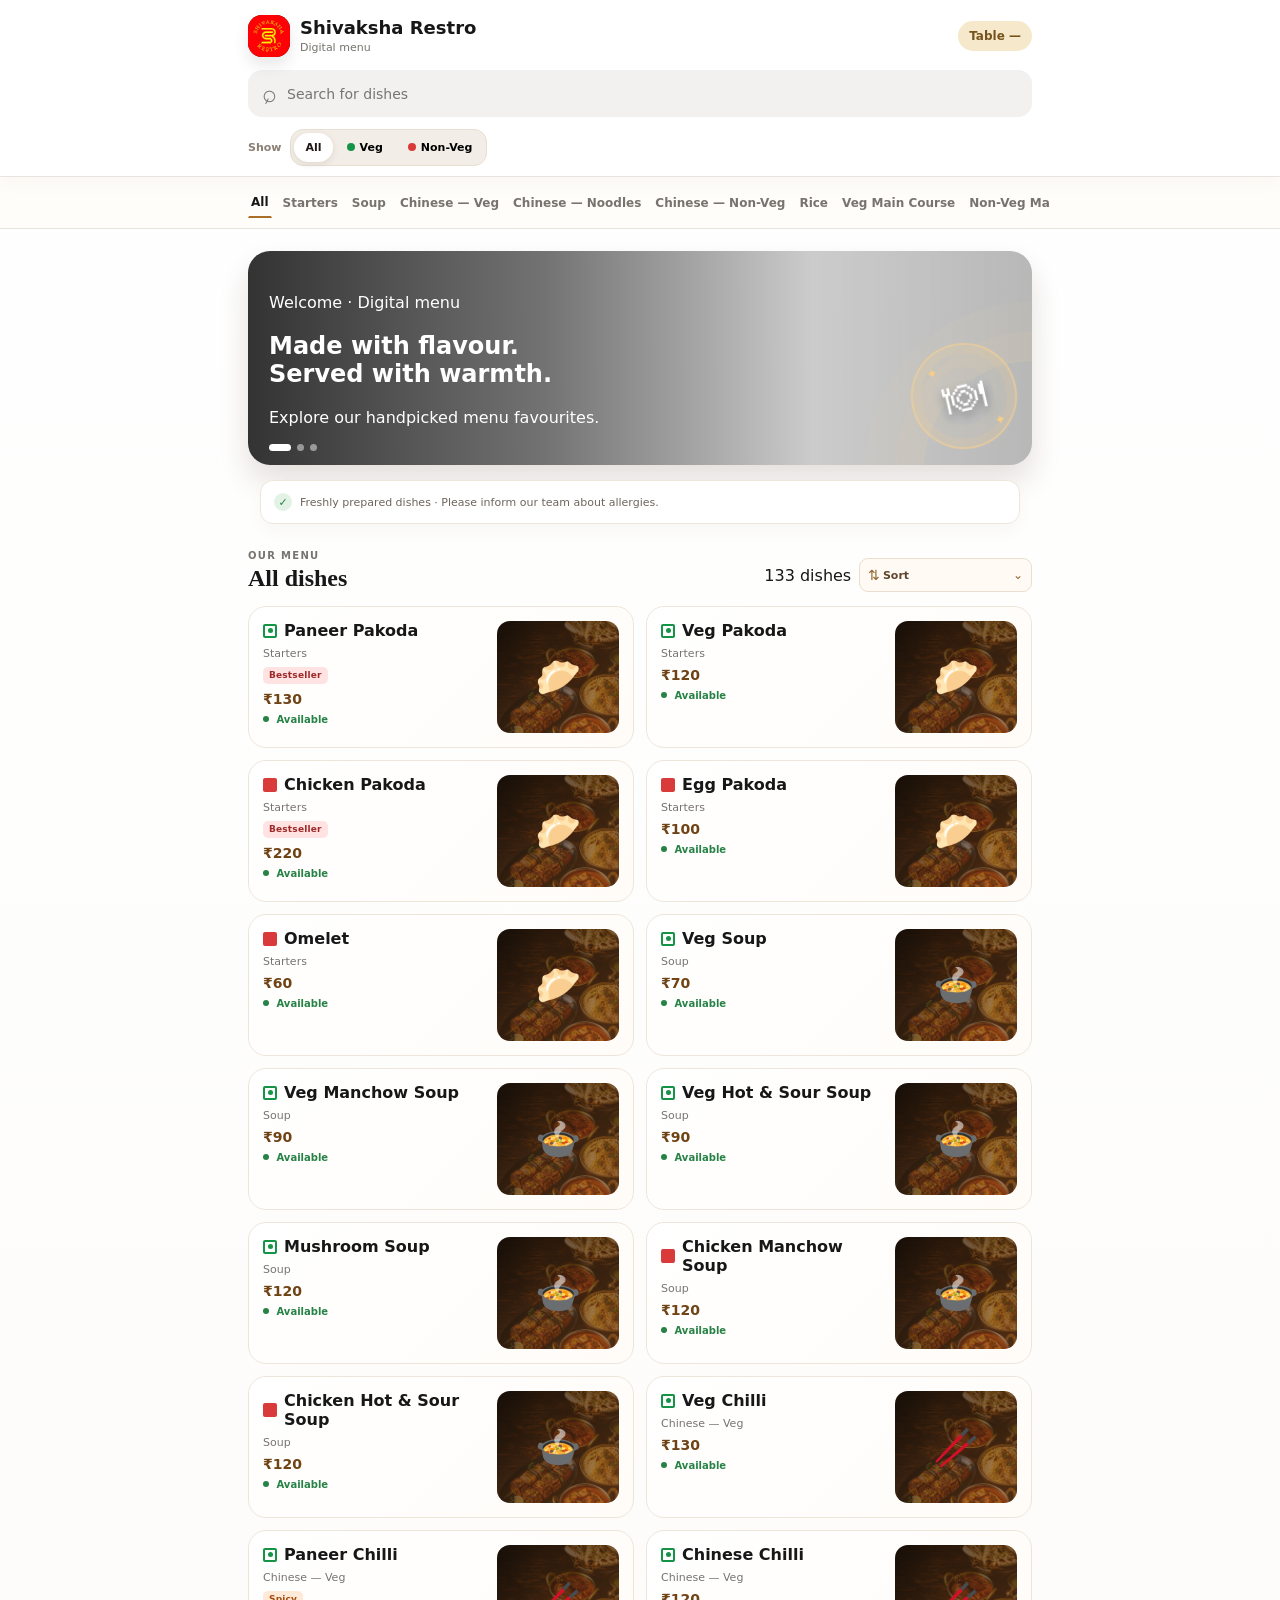
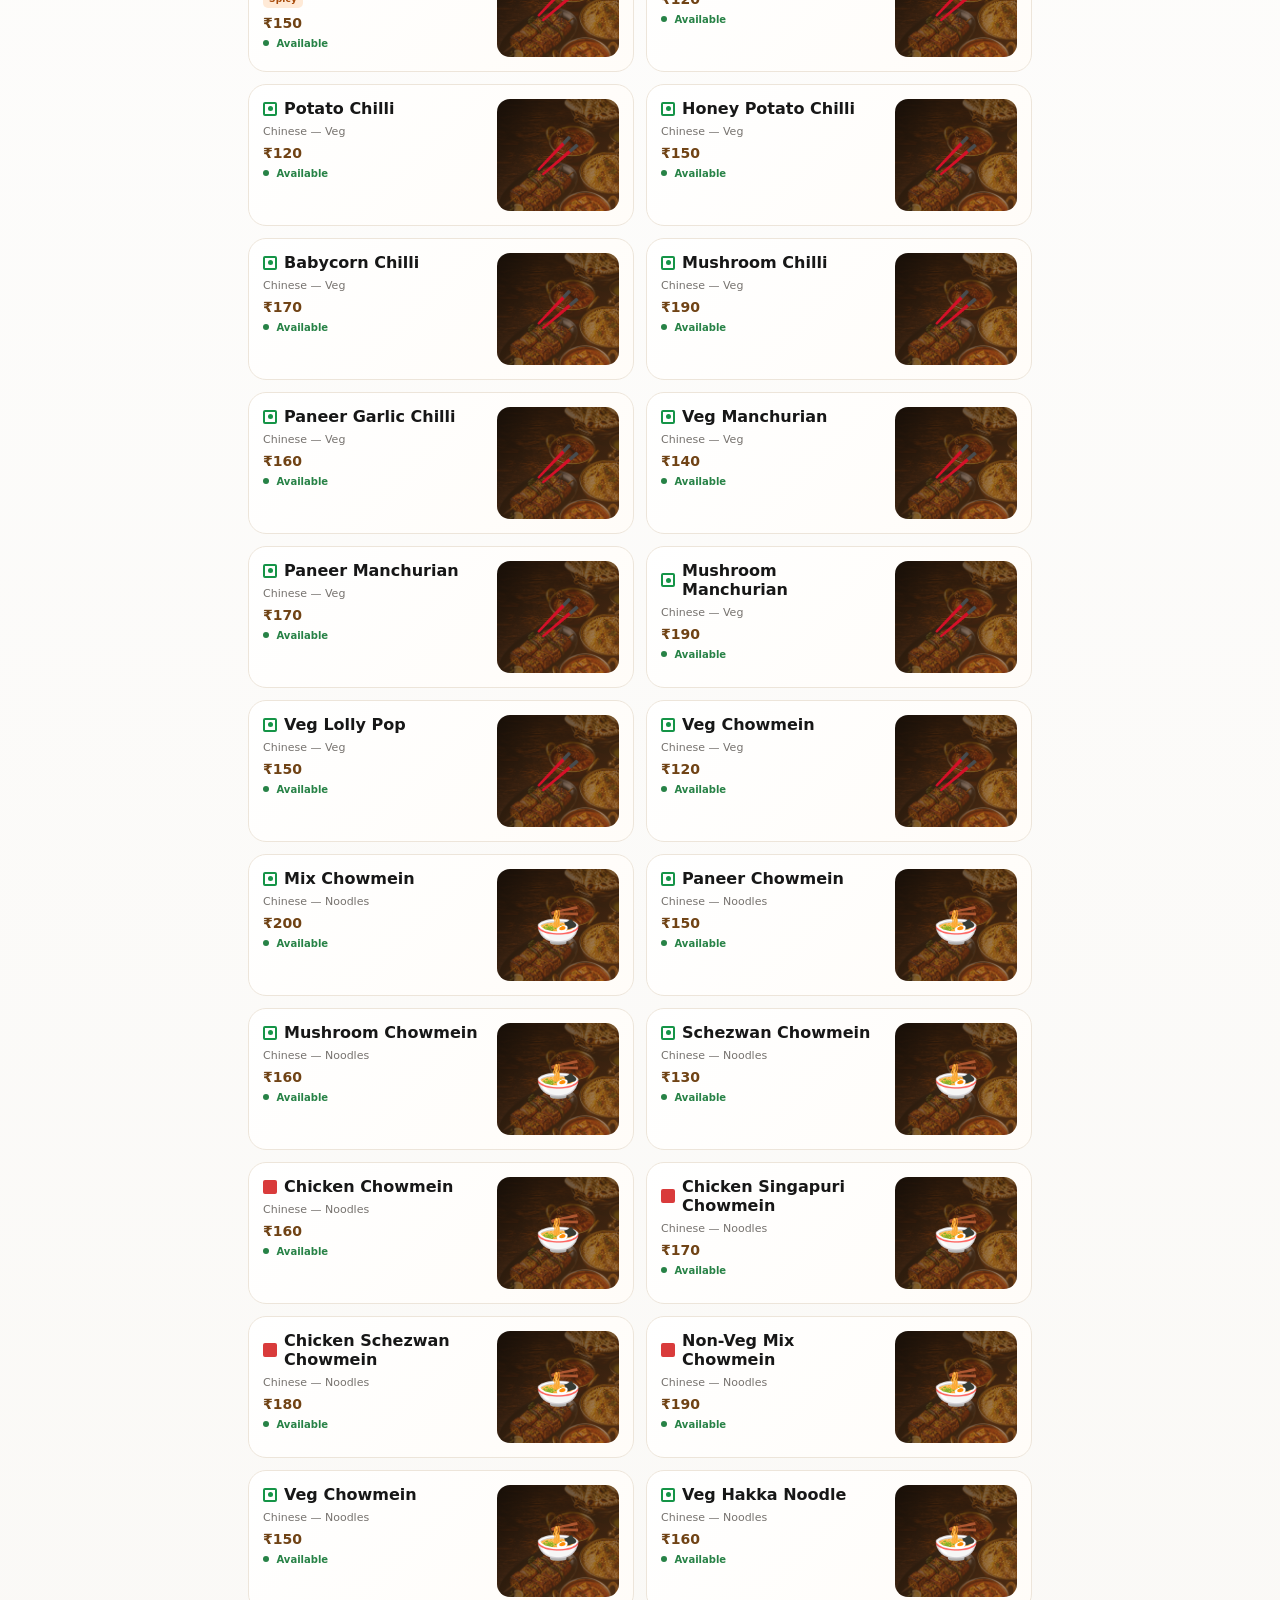
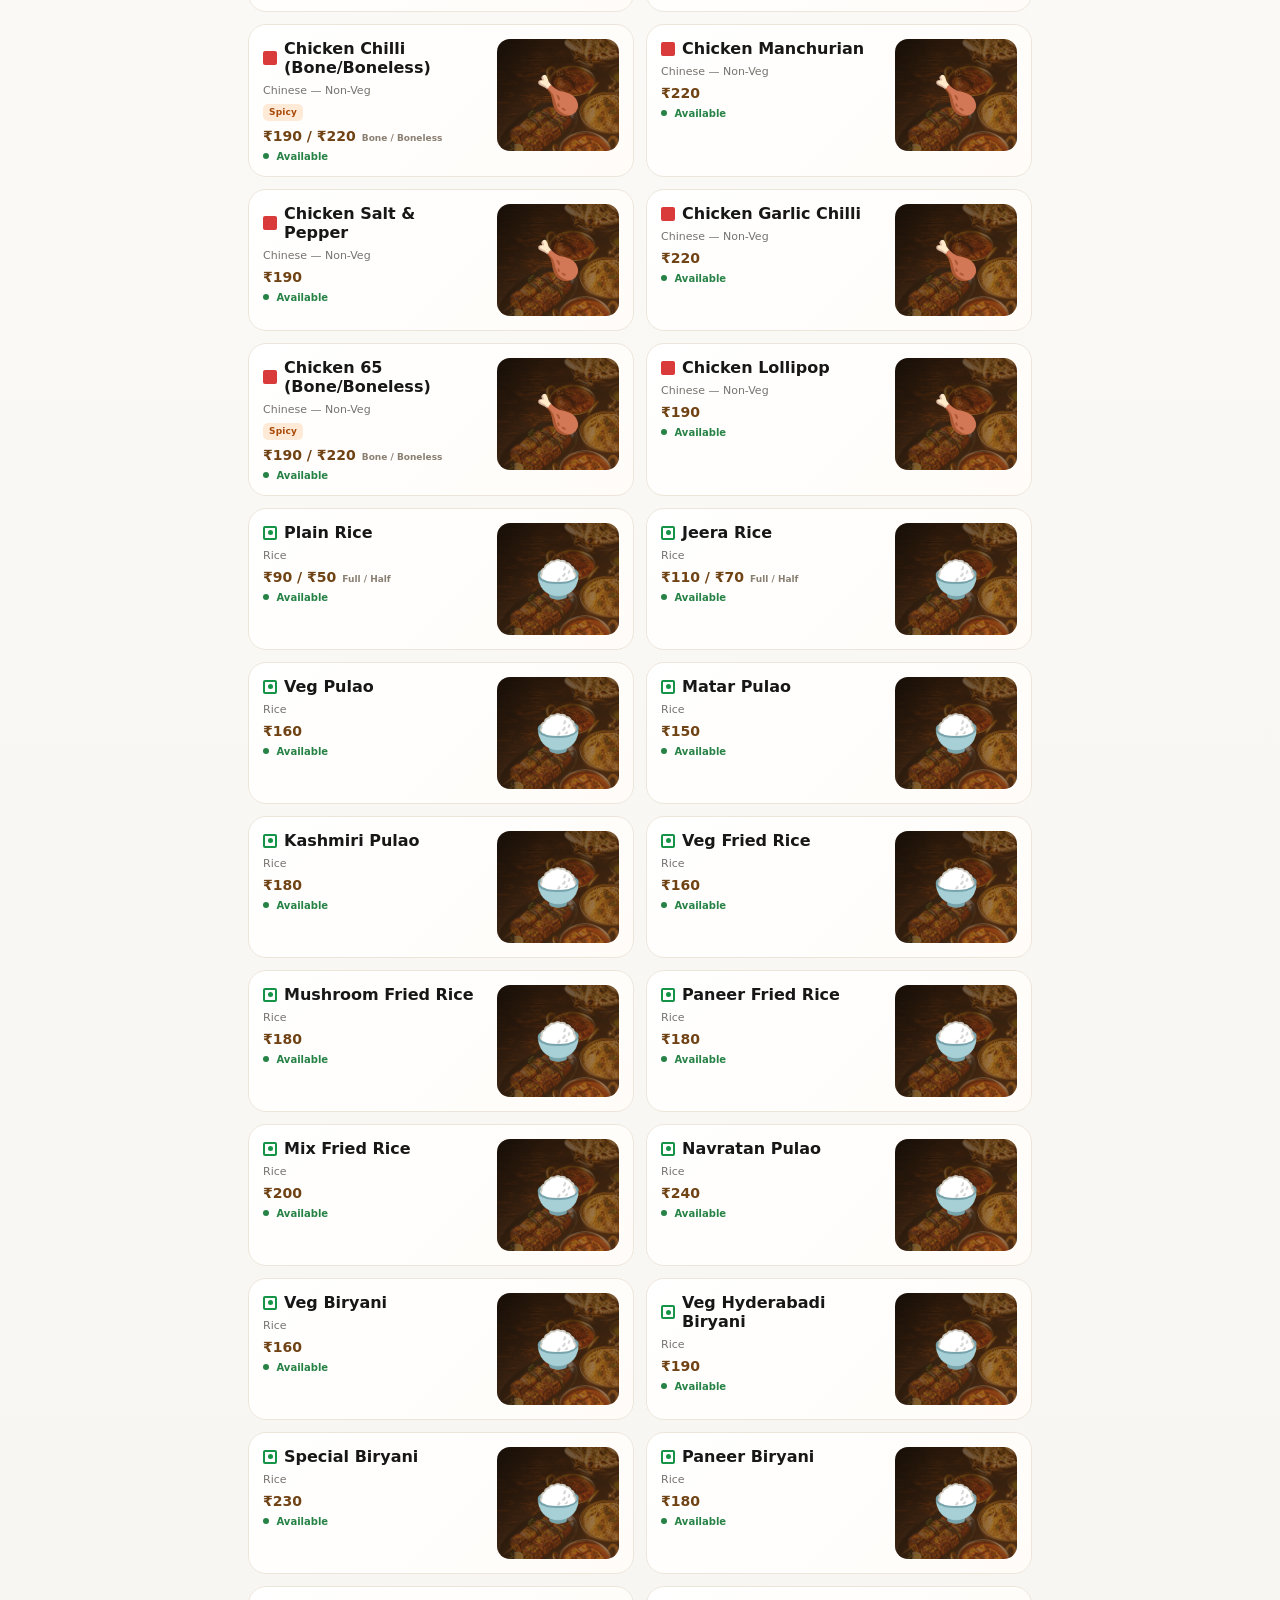
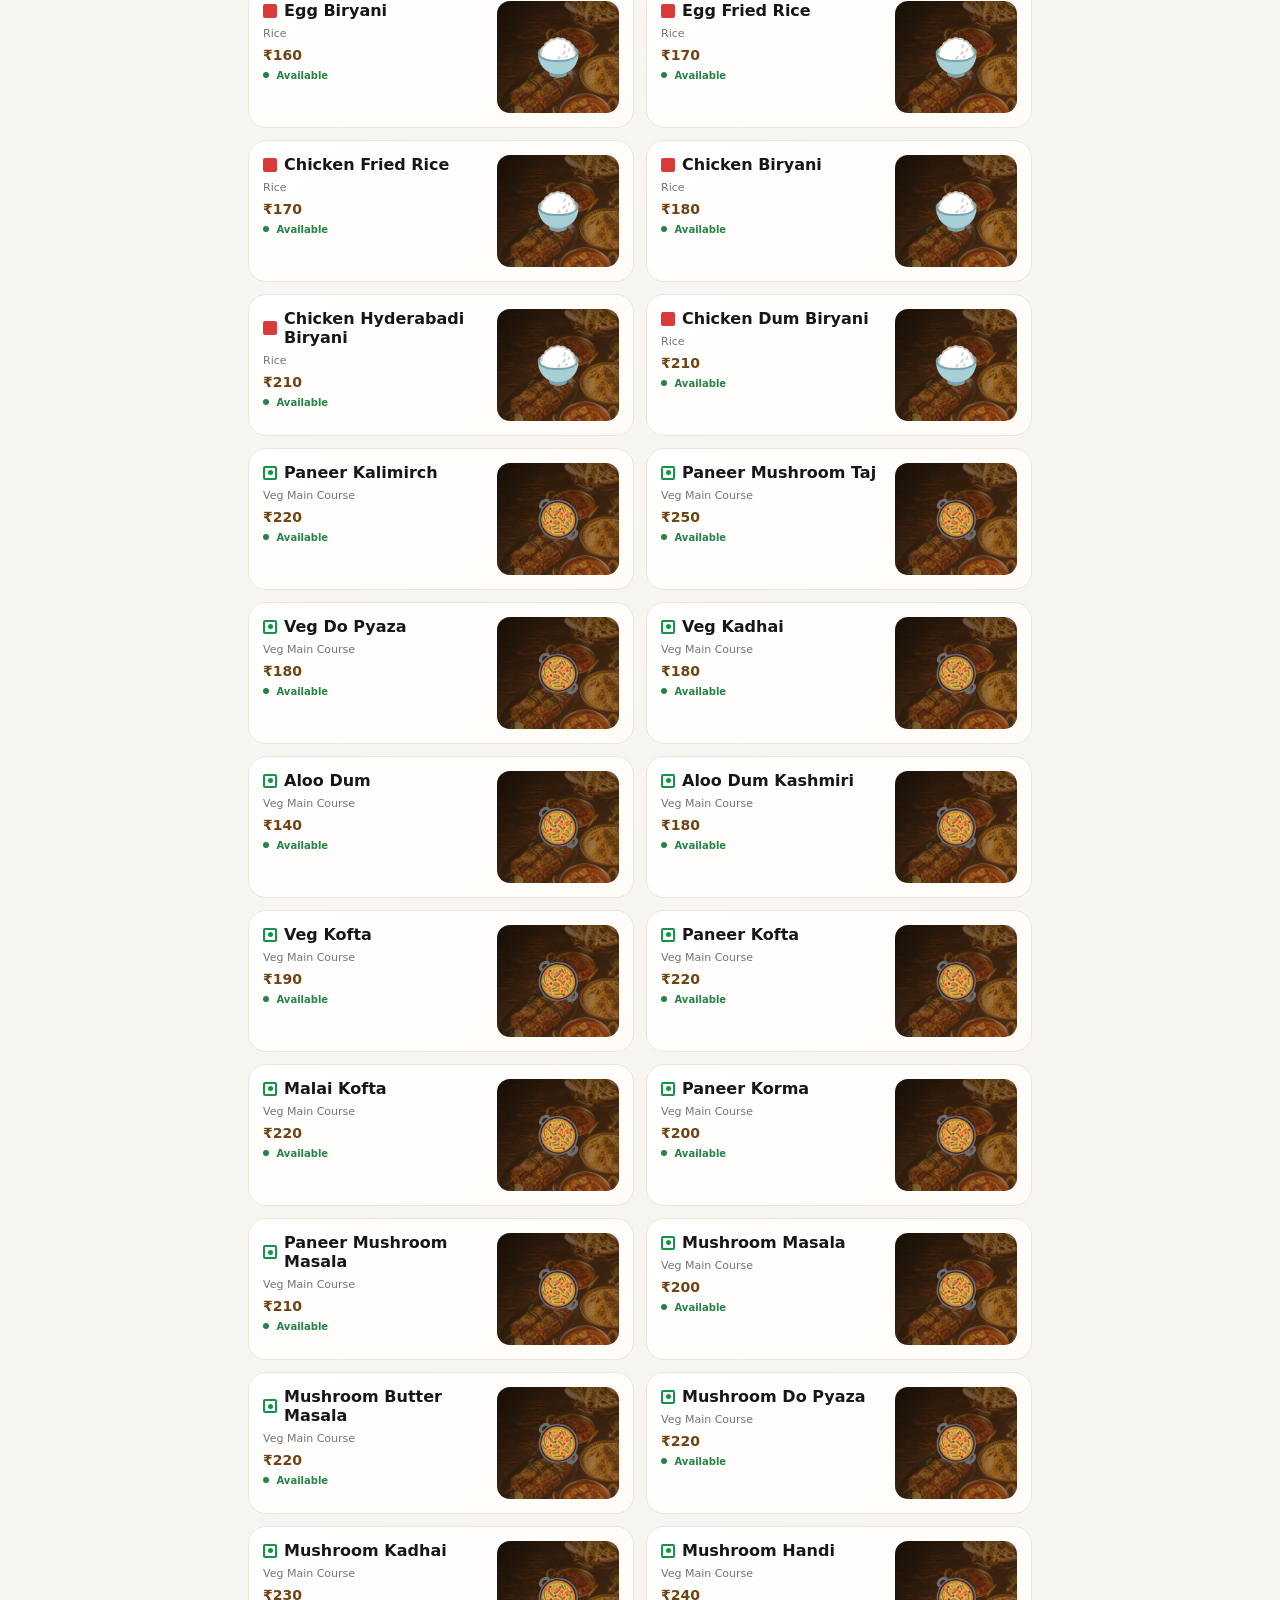
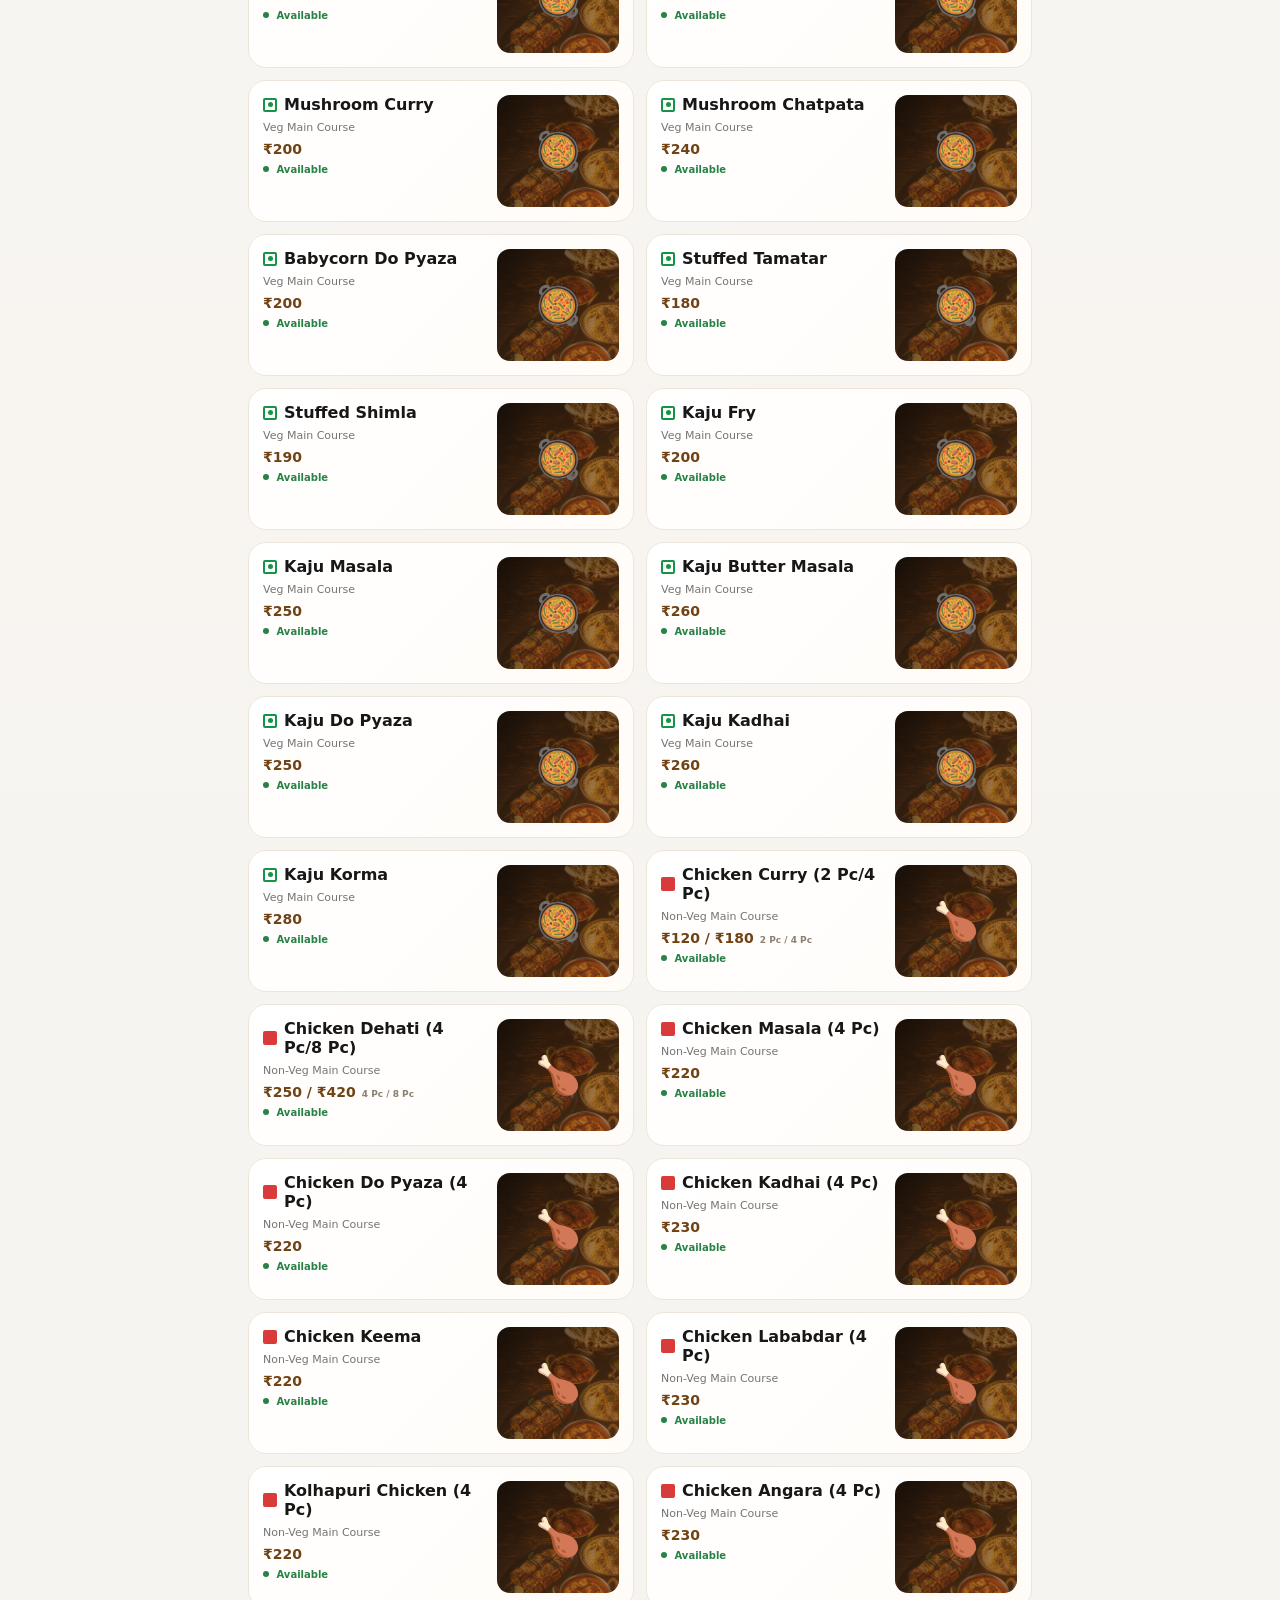
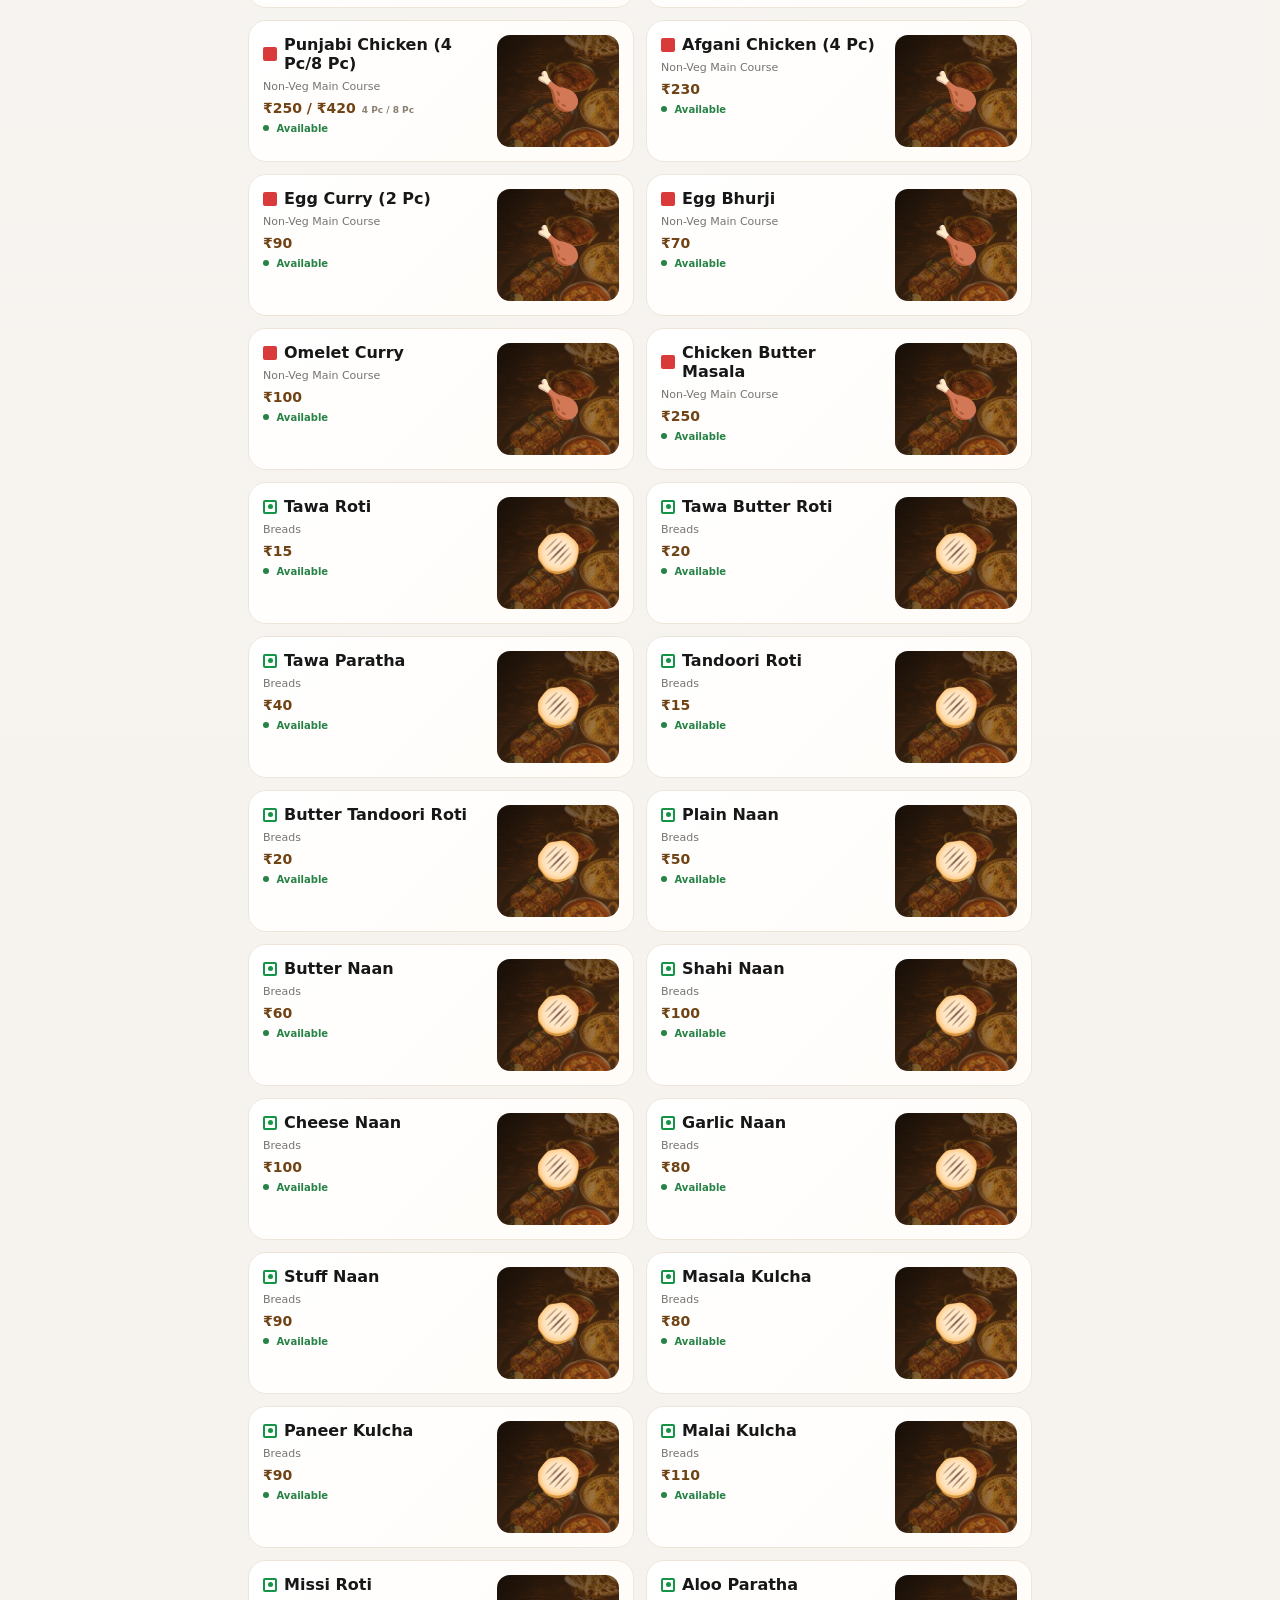
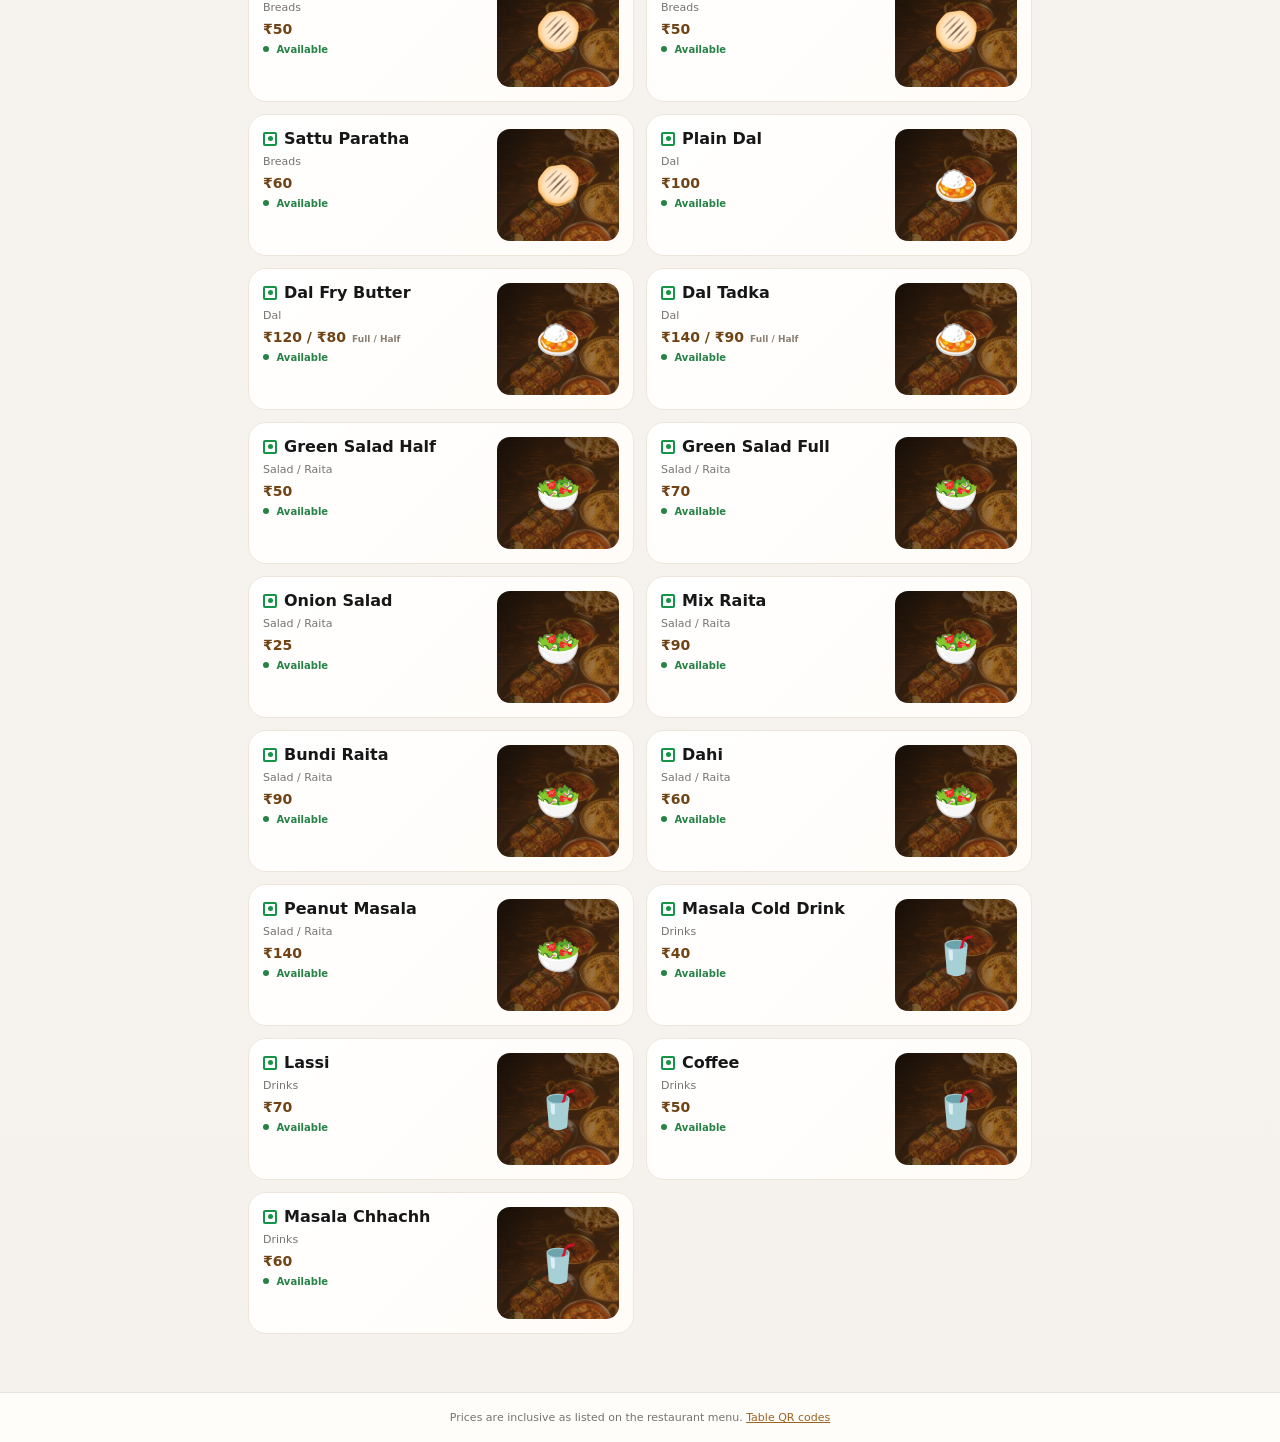
==== commit 8c576d4c: "Add files via upload" ====
--- a/index.html
+++ b/index.html
@@ -1,401 +1,174 @@
 <!doctype html>
 <html lang="en">
+  <head>
+    <meta charset="UTF-8" />
+    <meta name="viewport" content="width=device-width, initial-scale=1" />
+    <meta name="theme-color" content="#171717" />
+    <title>Shivaksha Restro | Digital Menu</title>
+    <link rel="stylesheet" href="style.css" />
+    <link rel="stylesheet" href="polish.css" />
+    <link rel="stylesheet" href="addons.css" />
+  </head>
 
-<head>
-  <meta charset="UTF-8" />
-  <meta name="viewport" content="width=device-width, initial-scale=1" />
-  <meta name="theme-color" content="#171717" />
+  <body>
 
-  <title>Shivaksha Restro | Digital Menu</title>
+    <div class="loader" aria-hidden="true">
+      <span class="loader-mark">
+        <img src="assets/shivaksha-mark.svg"
+             alt="Shivaksha Restro"
+             style="width:100%;height:100%;object-fit:contain;display:block;" />
+      </span>
+      <span>Shivaksha Restro</span>
+    </div>
 
-  <link rel="stylesheet" href="style.css" />
-  <link rel="stylesheet" href="polish.css" />
-  <link rel="stylesheet" href="addons.css" />
-</head>
+    <header class="site-header">
+      <div class="header-inner">
 
-<body>
+        <div class="brand-row">
+          <div class="brand">
+            <span class="brand-mark">
+              <img src="assets/shivaksha-mark.svg" alt="Shivaksha Restro" />
+            </span>
+            <div>
+              <h1>Shivaksha Restro</h1>
+              <p>Digital menu</p>
+            </div>
+          </div>
 
-  <!-- SPLASH SCREEN -->
-  <div class="loader" aria-hidden="true">
+          <span class="table-badge" id="tableNumber">Table —</span>
+        </div>
 
-    <span class="loader-mark">
-      <img
-        src="assets/shivaksha-mark.svg"
-        alt="Shivaksha Restro"
-        style="width:100%;height:100%;object-fit:contain;display:block;"
-      />
-    </span>
+        <label class="search-box">
+          <span aria-hidden="true">⌕</span>
+          <input id="searchInput" type="search"
+                 placeholder="Search for dishes" autocomplete="off" />
+          <button id="clearSearch" type="button"
+                  aria-label="Clear search">×</button>
+        </label>
 
-    <span>Shivaksha Restro</span>
+        <div class="filter-row" role="group" aria-label="Food type">
+          <span class="filter-label">Show</span>
+          <div class="filter-control">
+            <button class="filter active" data-filter="all" type="button">All</button>
+            <button class="filter" data-filter="veg" type="button">
+              <i class="food-dot veg"></i>Veg
+            </button>
+            <button class="filter" data-filter="nonveg" type="button">
+              <i class="food-dot nonveg"></i>Non-Veg
+            </button>
+          </div>
+        </div>
 
-  </div>
+      </div>
+    </header>
+
+    <nav class="category-nav" aria-label="Menu categories">
+      <div id="categoryList" class="category-list"></div>
+    </nav>
+
+    <main>
+
+      <!-- BANNER: replace only banner-1.jpg, banner-2.jpg and banner-3.jpg -->
+      <section class="banner-slider" aria-label="Restaurant highlights">
+
+        <div class="banner-track" id="bannerTrack">
+
+          <article class="banner-slide banner-food"
+            style="background-image:linear-gradient(90deg,rgba(0,0,0,.80) 0%,rgba(0,0,0,.55) 38%,rgba(0,0,0,.20) 72%,rgba(0,0,0,.28) 100%),url('assets/banner-1.jpg');">
+
+            <div class="hero-copy">
+              <p id="welcomeTable">Welcome · Digital menu</p>
+              <h2>Made with flavour.<br />Served with warmth.</h2>
+              <span>Explore our handpicked menu favourites.</span>
+            </div>
+
+            <div class="hero-plate" aria-hidden="true">
+              <span>✦</span>
+              <i>🍽</i>
+              <b>✦</b>
+            </div>
+          </article>
 
 
-  <!-- HEADER -->
-  <header class="site-header">
+          <article class="banner-slide banner-special"
+            style="background-image:linear-gradient(90deg,rgba(0,0,0,.82) 0%,rgba(0,0,0,.56) 40%,rgba(0,0,0,.18) 75%,rgba(0,0,0,.30) 100%),url('assets/banner-2.jpg');">
 
-    <div class="header-inner">
+            <div class="hero-copy">
+              <p>CHEF'S RECOMMENDATION</p>
+              <h2>Discover our<br />signature plates.</h2>
+              <span>Look for the Chef's Special badge on the menu.</span>
+            </div>
 
-      <div class="brand-row">
+            <div class="banner-symbol" aria-hidden="true">✦</div>
+          </article>
 
-        <div class="brand">
 
-          <span class="brand-mark">
-            <img
-              src="assets/shivaksha-mark.svg"
-              alt="Shivaksha Restro"
-            />
-          </span>
+          <article class="banner-slide banner-dine"
+            style="background-image:linear-gradient(90deg,rgba(0,0,0,.80) 0%,rgba(0,0,0,.52) 40%,rgba(0,0,0,.16) 78%,rgba(0,0,0,.30) 100%),url('assets/banner-3.jpg');">
 
-          <div>
-            <h1>Shivaksha Restro</h1>
-            <p>Digital menu</p>
-          </div>
+            <div class="hero-copy">
+              <p>GOOD FOOD · GOOD MOOD</p>
+              <h2>Your table is<br />ready for flavour.</h2>
+              <span>Fresh dishes, served warm for every visit.</span>
+            </div>
+
+            <div class="banner-symbol" aria-hidden="true">✺</div>
+          </article>
 
         </div>
 
-        <span class="table-badge" id="tableNumber">
-          Table —
-        </span>
+        <div class="banner-dots" role="tablist" aria-label="Banner slides">
+          <button class="active" type="button" aria-label="Show banner 1"></button>
+          <button type="button" aria-label="Show banner 2"></button>
+          <button type="button" aria-label="Show banner 3"></button>
+        </div>
 
+      </section>
+
+
+      <section class="notice-strip">
+        <span class="notice-icon">✓</span>
+        <span>Freshly prepared dishes · Please inform our team about allergies.</span>
+      </section>
+
+
+      <div class="menu-heading">
+        <div>
+          <p>OUR MENU</p>
+          <h2 id="sectionTitle">All dishes</h2>
+        </div>
+
+        <div class="sort-area">
+          <span id="dishCount"></span>
+
+          <label class="sort-select">
+            <span>⇅</span>
+            <select id="sortMenu" aria-label="Sort menu">
+              <option value="default">Sort</option>
+              <option value="low">Price: Low to High</option>
+              <option value="high">Price: High to Low</option>
+            </select>
+          </label>
+        </div>
       </div>
 
 
-      <!-- SEARCH -->
-      <label class="search-box">
-
-        <span aria-hidden="true">⌕</span>
-
-        <input
-          id="searchInput"
-          type="search"
-          placeholder="Search for dishes"
-          autocomplete="off"
-        />
-
-        <button
-          id="clearSearch"
-          type="button"
-          aria-label="Clear search"
-        >
-          ×
-        </button>
-
-      </label>
+      <section id="menuContainer" class="menu-grid" aria-live="polite"></section>
 
 
-      <!-- VEG / NON-VEG FILTER -->
-      <div
-        class="filter-row"
-        role="group"
-        aria-label="Food type"
-      >
+      <section id="emptyState" class="empty-state" hidden>
+        <span>🍽️</span>
+        <h2>No dishes found</h2>
+        <p>Try a different search or filter.</p>
+      </section>
 
-        <span class="filter-label">
-          Show
-        </span>
+    </main>
 
-        <div class="filter-control">
+    <footer>
+      Prices are inclusive as listed on the restaurant menu.
+      <a href="qr.html">Table QR codes</a>
+    </footer>
 
-          <button
-            class="filter active"
-            data-filter="all"
-            type="button"
-          >
-            All
-          </button>
-
-          <button
-            class="filter"
-            data-filter="veg"
-            type="button"
-          >
-            <i class="food-dot veg"></i>
-            Veg
-          </button>
-
-          <button
-            class="filter"
-            data-filter="nonveg"
-            type="button"
-          >
-            <i class="food-dot nonveg"></i>
-            Non-Veg
-          </button>
-
-        </div>
-
-      </div>
-
-    </div>
-
-  </header>
-
-
-  <!-- CATEGORY NAVIGATION -->
-  <nav
-    class="category-nav"
-    aria-label="Menu categories"
-  >
-
-    <div
-      id="categoryList"
-      class="category-list"
-    ></div>
-
-  </nav>
-
-
-  <!-- MAIN CONTENT -->
-  <main>
-
-
-    <!-- SLIDING BANNER -->
-    <section
-      class="banner-slider"
-      aria-label="Restaurant highlights"
-    >
-
-      <div
-        class="banner-track"
-        id="bannerTrack"
-      >
-
-
-        <!-- BANNER 1 -->
-        <article class="banner-slide banner-food">
-
-          <div class="hero-copy">
-
-            <p id="welcomeTable">
-              Welcome
-            </p>
-
-            <h2>
-              Made with flavour.<br />
-              Served with warmth.
-            </h2>
-
-            <span>
-              Explore our handpicked menu favourites.
-            </span>
-
-          </div>
-
-
-          <div
-            class="hero-plate"
-            aria-hidden="true"
-          >
-
-            <span>✦</span>
-            <i>🍽</i>
-            <b>✦</b>
-
-          </div>
-
-        </article>
-
-
-        <!-- BANNER 2 -->
-        <article class="banner-slide banner-special">
-
-          <div class="hero-copy">
-
-            <p>
-              CHEF'S RECOMMENDATION
-            </p>
-
-            <h2>
-              Discover our<br />
-              signature plates.
-            </h2>
-
-            <span>
-              Look for the Chef's Special badge on the menu.
-            </span>
-
-          </div>
-
-          <div
-            class="banner-symbol"
-            aria-hidden="true"
-          >
-            ✦
-          </div>
-
-        </article>
-
-
-        <!-- BANNER 3 -->
-        <article class="banner-slide banner-dine">
-
-          <div class="hero-copy">
-
-            <p>
-              GOOD FOOD · GOOD MOOD
-            </p>
-
-            <h2>
-              Your table is<br />
-              ready for flavour.
-            </h2>
-
-            <span>
-              Fresh dishes, served warm for every visit.
-            </span>
-
-          </div>
-
-          <div
-            class="banner-symbol"
-            aria-hidden="true"
-          >
-            ✺
-          </div>
-
-        </article>
-
-      </div>
-
-
-      <!-- BANNER DOTS -->
-      <div
-        class="banner-dots"
-        role="tablist"
-        aria-label="Banner slides"
-      >
-
-        <button
-          class="active"
-          type="button"
-          aria-label="Show banner 1"
-        ></button>
-
-        <button
-          type="button"
-          aria-label="Show banner 2"
-        ></button>
-
-        <button
-          type="button"
-          aria-label="Show banner 3"
-        ></button>
-
-      </div>
-
-    </section>
-
-
-    <!-- NOTICE -->
-    <section class="notice-strip">
-
-      <span class="notice-icon">
-        ✓
-      </span>
-
-      <span>
-        Freshly prepared dishes · Please inform our team about allergies.
-      </span>
-
-    </section>
-
-
-    <!-- MENU HEADING -->
-    <div class="menu-heading">
-
-      <div>
-
-        <p>
-          OUR MENU
-        </p>
-
-        <h2 id="sectionTitle">
-          All dishes
-        </h2>
-
-      </div>
-
-
-      <div class="sort-area">
-
-        <span id="dishCount"></span>
-
-        <label class="sort-select">
-
-          <span>⇅</span>
-
-          <select
-            id="sortMenu"
-            aria-label="Sort menu"
-          >
-
-            <option value="default">
-              Sort
-            </option>
-
-            <option value="low">
-              Price: Low to High
-            </option>
-
-            <option value="high">
-              Price: High to Low
-            </option>
-
-          </select>
-
-        </label>
-
-      </div>
-
-    </div>
-
-
-    <!-- MENU -->
-    <section
-      id="menuContainer"
-      class="menu-grid"
-      aria-live="polite"
-    ></section>
-
-
-    <!-- EMPTY SEARCH STATE -->
-    <section
-      id="emptyState"
-      class="empty-state"
-      hidden
-    >
-
-      <span>🍽️</span>
-
-      <h2>
-        No dishes found
-      </h2>
-
-      <p>
-        Try a different search or filter.
-      </p>
-
-    </section>
-
-  </main>
-
-
-  <!-- FOOTER -->
-  <footer>
-
-    Prices are inclusive as listed on the restaurant menu.
-
-    <a href="qr.html">
-      Table QR codes
-    </a>
-
-  </footer>
-
-
-  <!-- JAVASCRIPT -->
-  <script src="app.js"></script>
-
-</body>
-
-</html>+    <script src="app.js"></script>
+  </body>
+</html>
